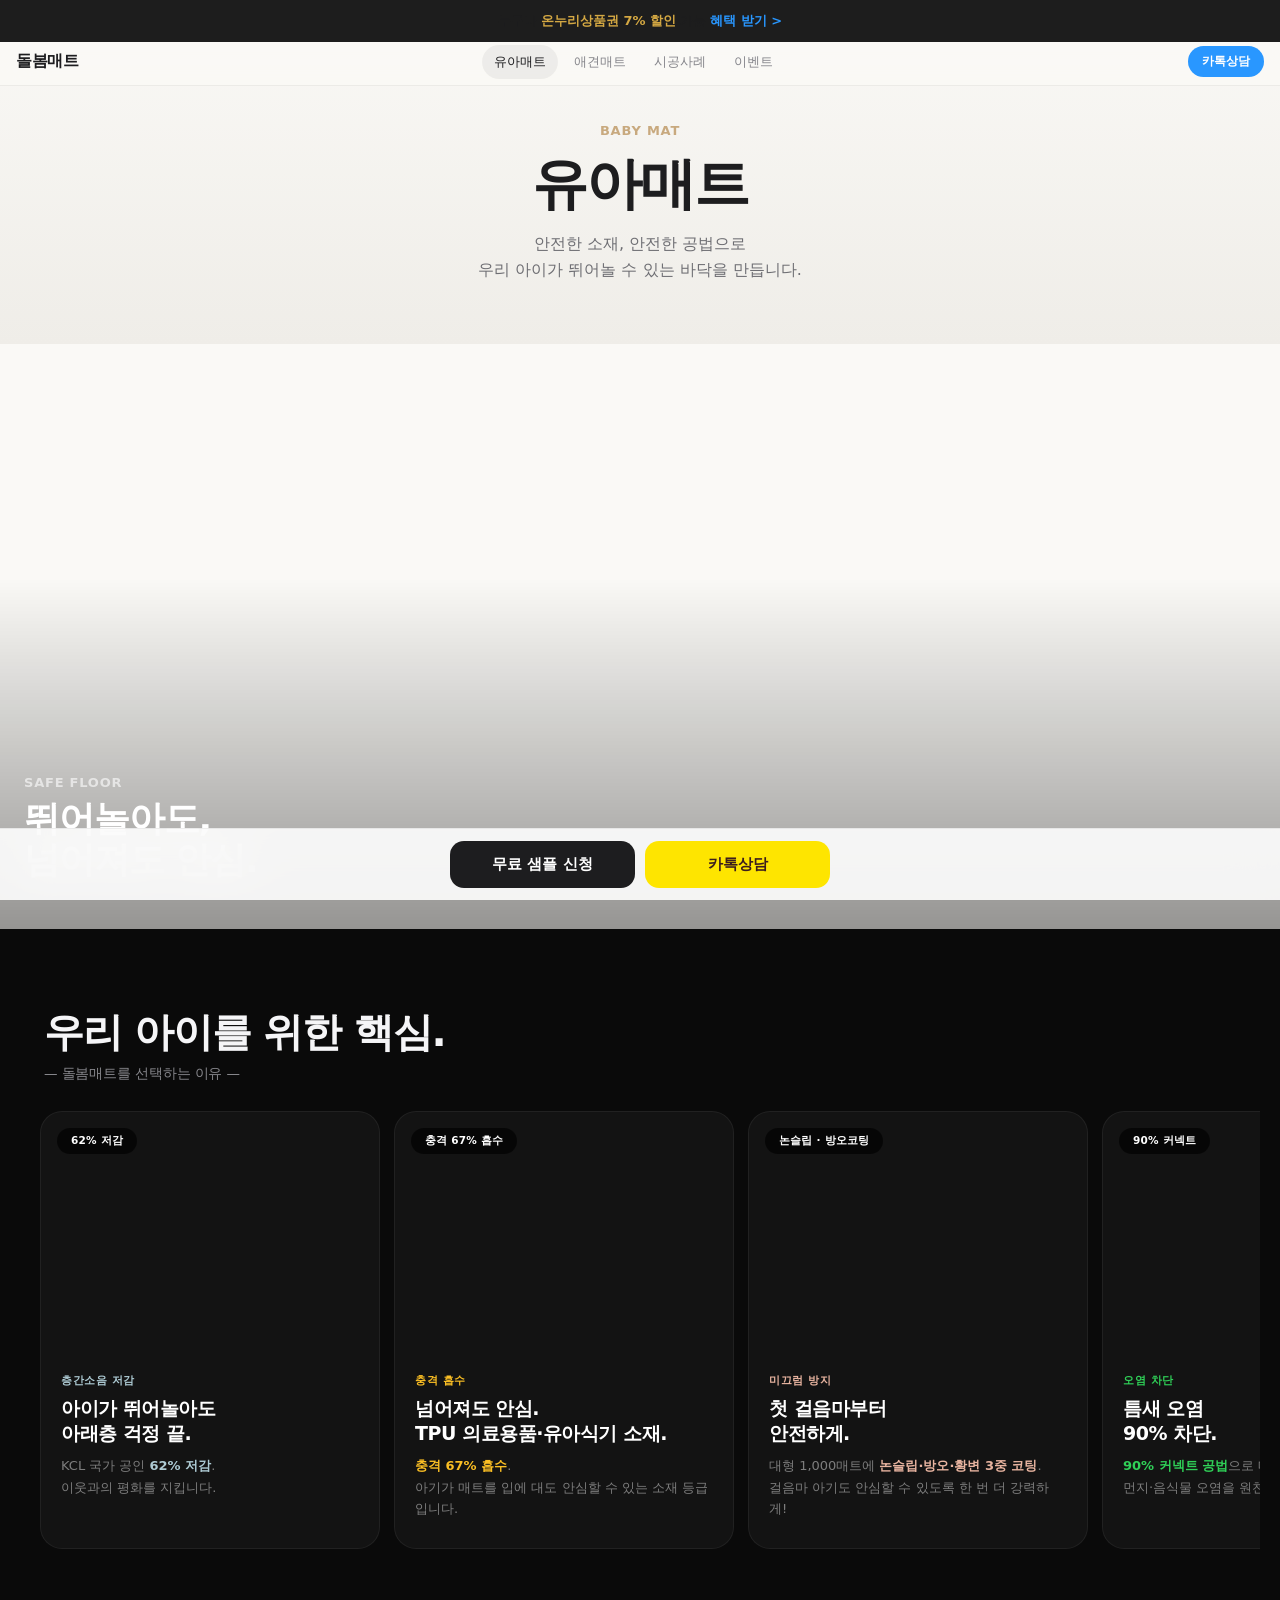
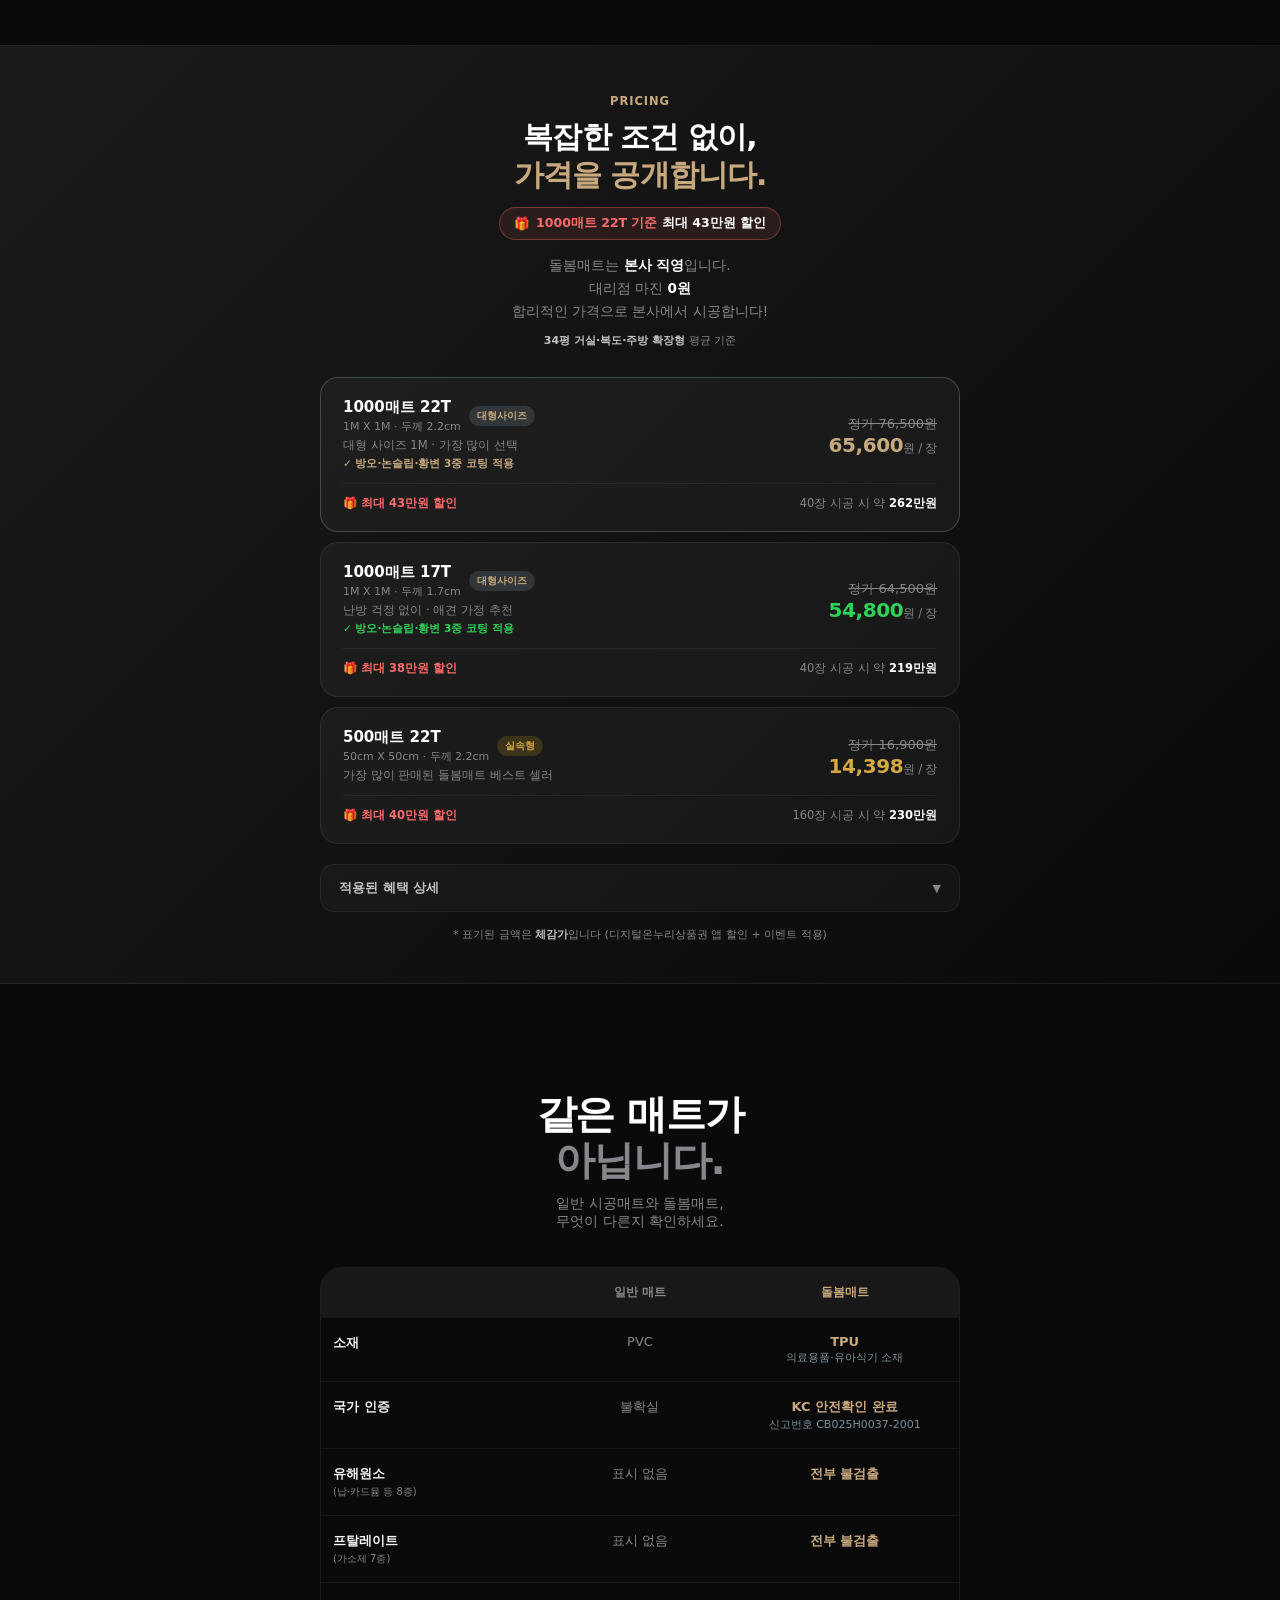
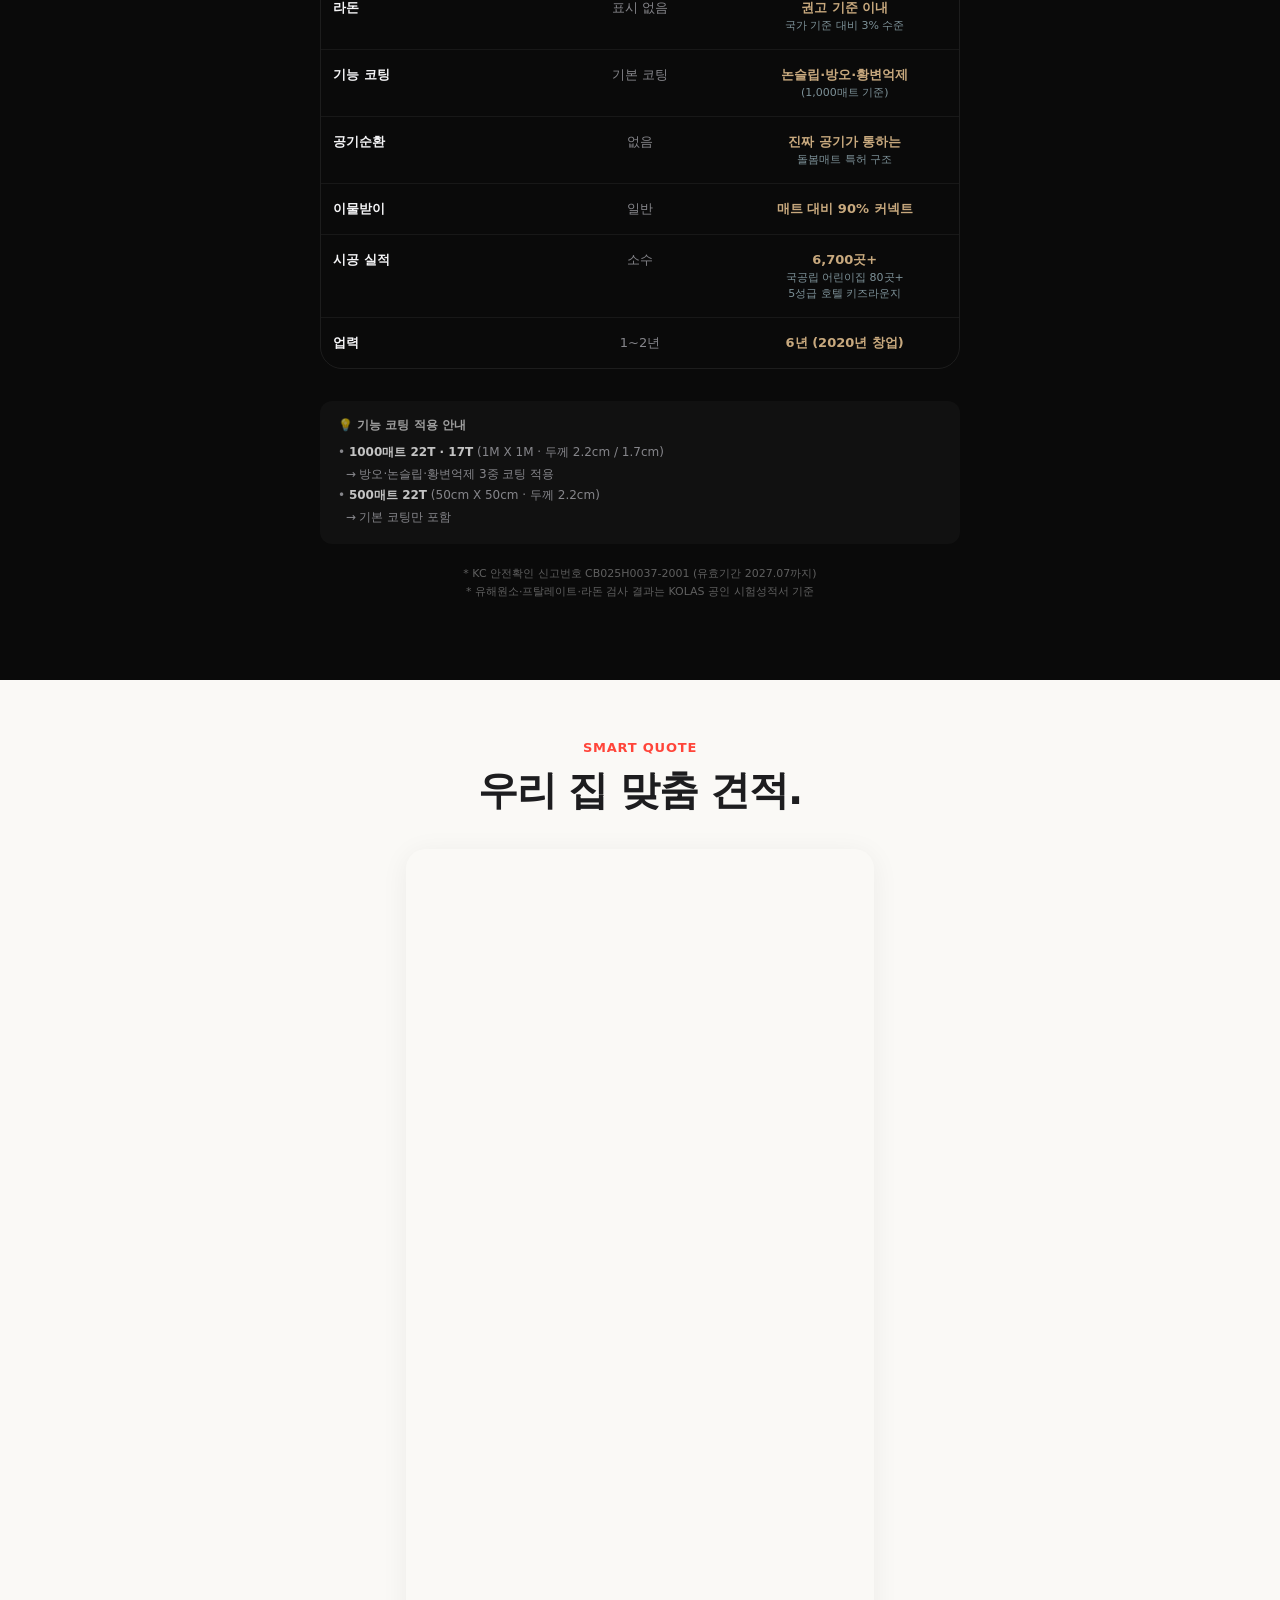
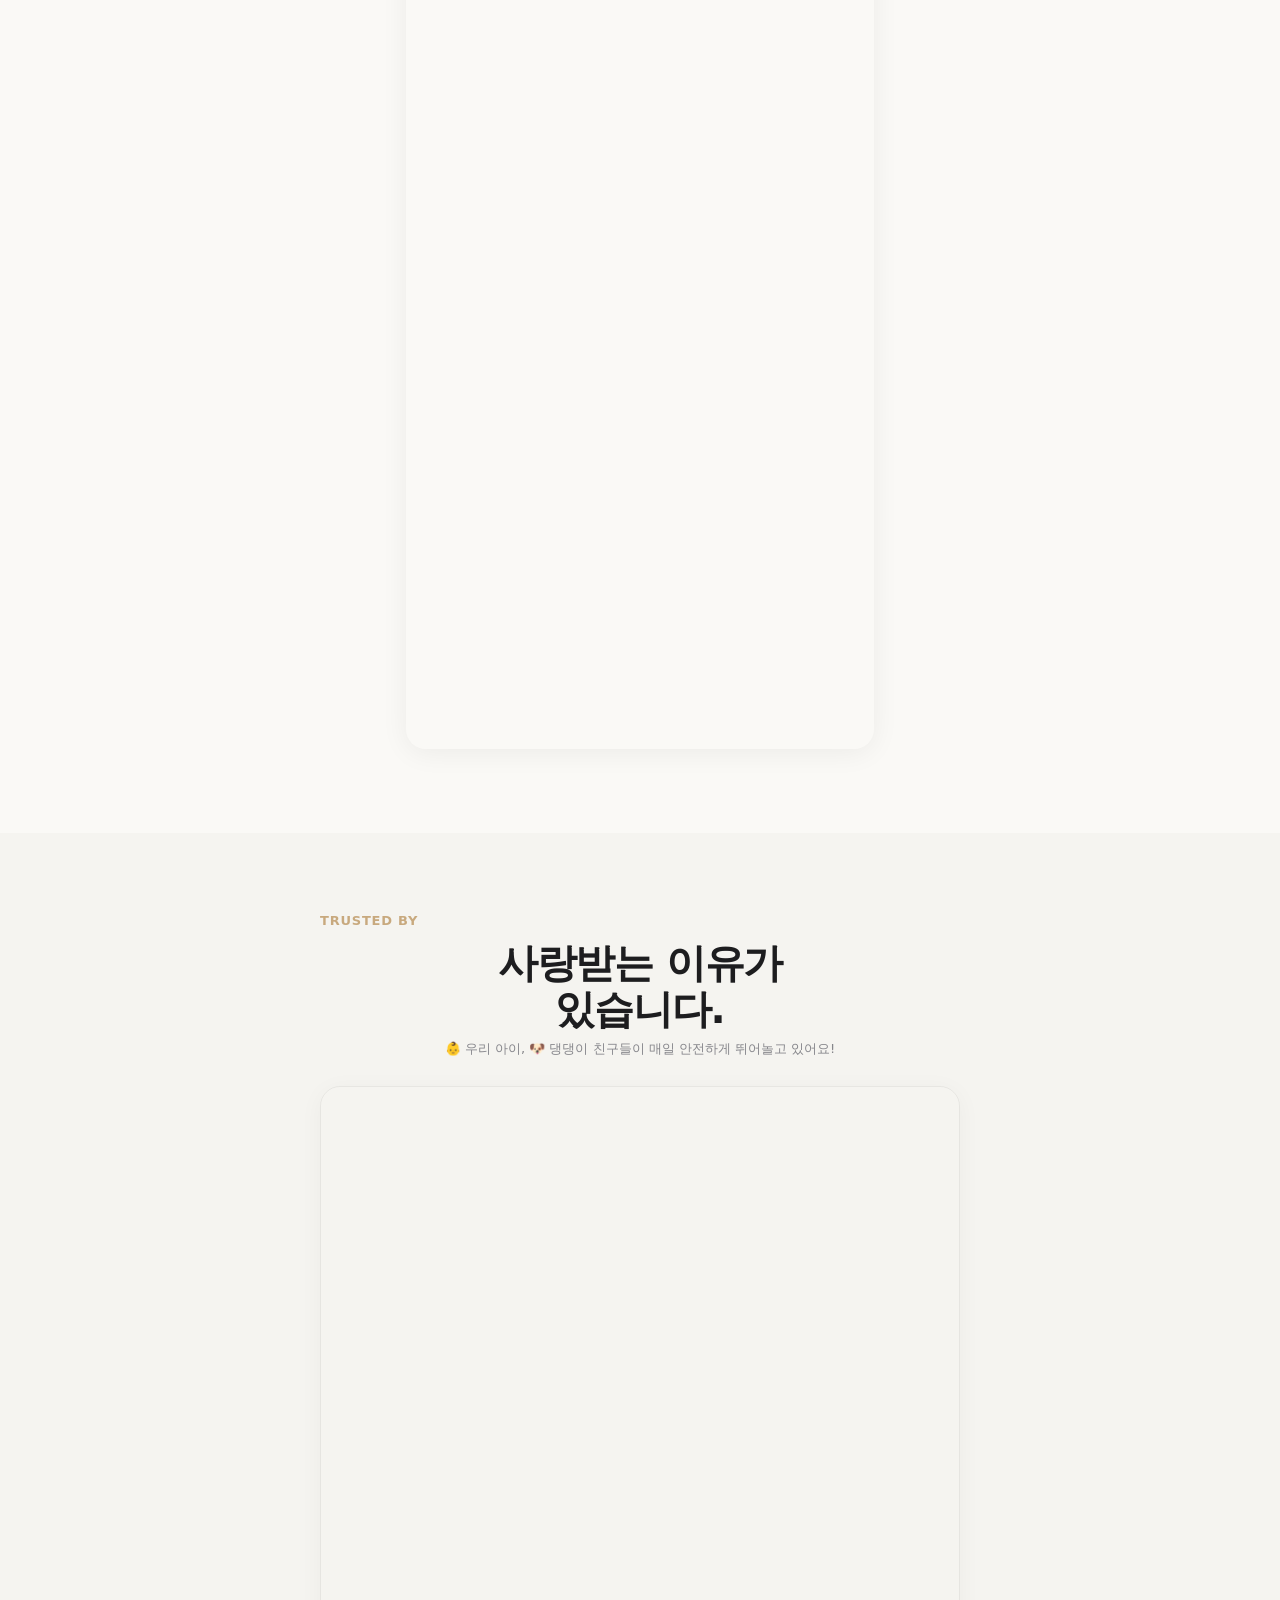
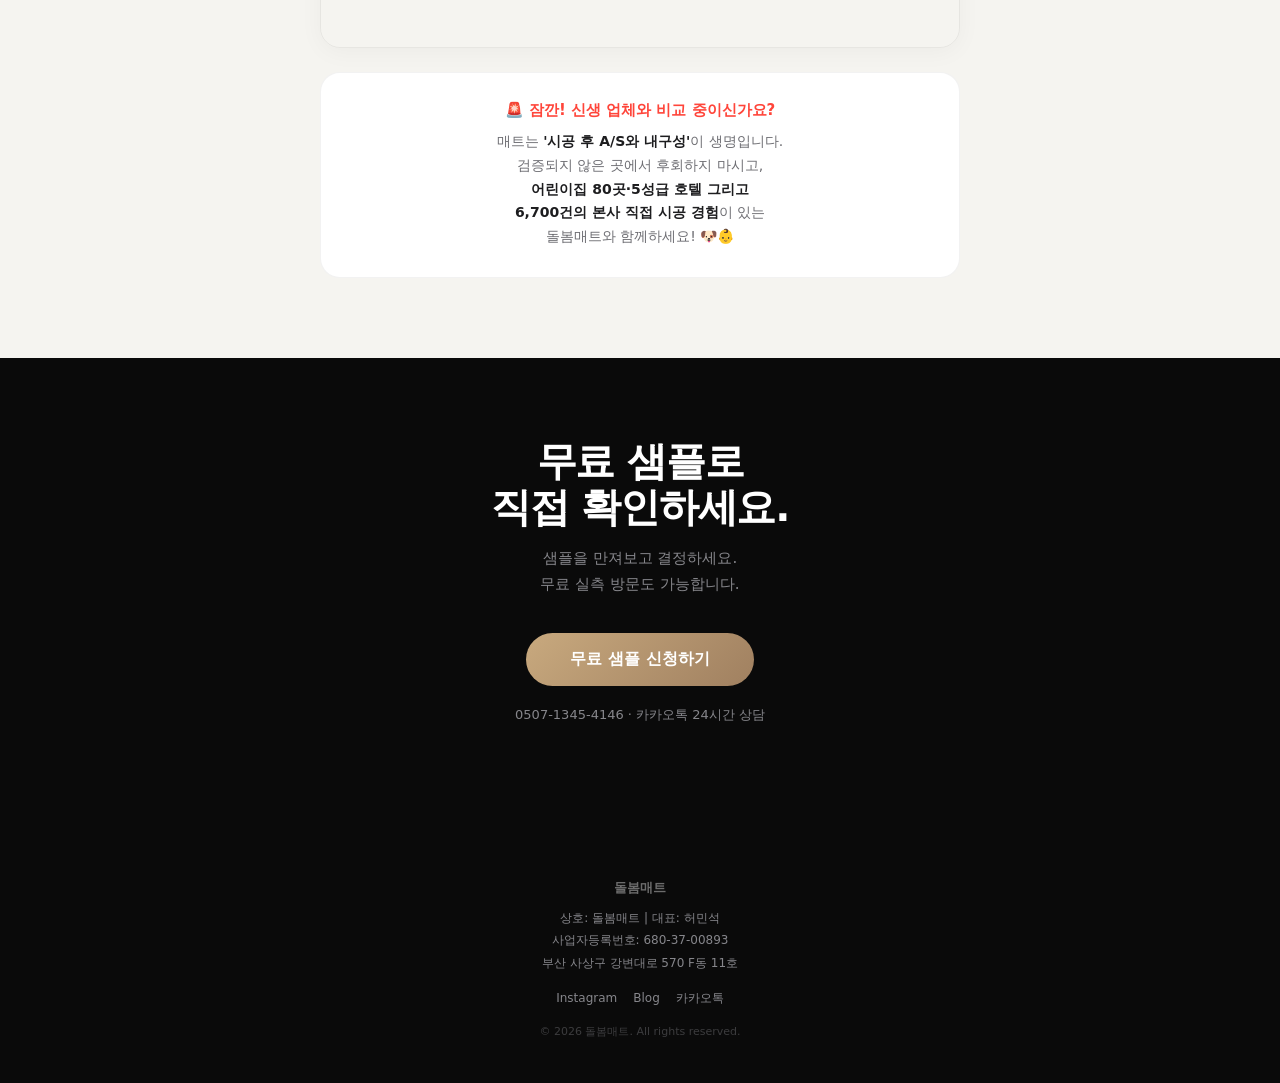
==== baby-mat.html @ d985f1c1 "로고 교체(DOLBOM 워드마크) + OG 이미지 404 수정 + 캐시 버전" ====
<!DOCTYPE html>
<html lang="ko">
<head>
<!-- Google Tag Manager -->
<script>(function(w,d,s,l,i){w[l]=w[l]||[];w[l].push({'gtm.start':
new Date().getTime(),event:'gtm.js'});var f=d.getElementsByTagName(s)[0],
j=d.createElement(s),dl=l!='dataLayer'?'&l='+l:'';j.async=true;j.src=
'https://www.googletagmanager.com/gtm.js?id='+i+dl;f.parentNode.insertBefore(j,f);
})(window,document,'script','dataLayer','GTM-WBCCZ3CN');</script>
<!-- End Google Tag Manager -->

<meta charset="UTF-8">
<!-- Google tag (gtag.js) -->
<script async src="https://www.googletagmanager.com/gtag/js?id=G-WNRMST82MC"></script>
<script>
  window.dataLayer = window.dataLayer || [];
  function gtag(){dataLayer.push(arguments);}
  gtag('js', new Date());
  gtag('config', 'G-WNRMST82MC');
</script>
<meta name="viewport" content="width=device-width, initial-scale=1.0, viewport-fit=cover">
<title>유아매트 - 층간소음 62% 저감 TPU 프리미엄 매트 | 돌봄매트</title>
<meta name="description" content="아이 안전을 위한 프리미엄 유아매트. 층간소음 62% 저감, 충격흡수 67%, TPU 젖병 소재. KCL 국가 인증, 부산·경기 본사 직영 6,700가정 시공. 무료 샘플 제공.">
<meta name="keywords" content="유아매트, 아기매트, 놀이매트, 층간소음매트, 아이매트, 거실매트, 친환경매트, TPU매트, 충격흡수매트, 아기층간소음매트, 유아거실매트, 놀이방매트">
<meta name="author" content="돌봄매트">
<meta name="robots" content="index, follow, max-image-preview:large">
<link rel="canonical" href="https://www.dolbommat.com/baby-mat.html">

<!-- ═══ Open Graph ═══ -->
<meta property="og:type" content="product">
<meta property="og:locale" content="ko_KR">
<meta property="og:site_name" content="돌봄매트">
<meta property="og:title" content="유아매트 - 층간소음 62% 저감 TPU 프리미엄 매트 | 돌봄매트">
<meta property="og:description" content="층간소음 62% 저감, 충격흡수 67%, TPU 젖병 소재. 아이 안전을 위한 최고의 선택. 부산·경기 본사 직영 6,700가정이 선택한 돌봄매트.">
<meta property="og:image" content="https://www.dolbommat.com/og-image.jpg?v=2026b">
<meta property="og:image:width" content="1200">
<meta property="og:image:height" content="630">
<meta property="og:url" content="https://www.dolbommat.com/baby-mat.html">

<!-- ═══ Twitter Card ═══ -->
<meta name="twitter:card" content="summary_large_image">
<meta name="twitter:title" content="유아매트 - 층간소음 62% 저감 TPU 프리미엄 매트">
<meta name="twitter:description" content="층간소음 62% 저감, 충격흡수 67%, TPU 젖병 소재. 부산·경기 본사 직영 6,700가정 시공.">
<meta name="twitter:image" content="https://www.dolbommat.com/og-image.jpg?v=2026b">

<meta name="theme-color" content="#faf9f6">
<meta name="format-detection" content="telephone=no">

<link href="https://cdn.jsdelivr.net/gh/orioncactus/pretendard@v1.3.9/dist/web/variable/pretendardvariable-dynamic-subset.min.css" rel="stylesheet">
<link rel="icon" href="favicon.ico?v=2026b" sizes="any">
<link rel="icon" type="image/svg+xml" href="favicon.svg?v=2026b">
<link rel="icon" type="image/png" sizes="96x96" href="favicon-96x96.png?v=2026b">
<link rel="apple-touch-icon" href="apple-touch-icon.png?v=2026b">
<link rel="manifest" href="site.webmanifest">
<link rel="stylesheet" href="style.css">

<!-- 캐러셀 전용 CSS (index.html에서 가져옴 - 가로 스와이프) -->
<style>
.carousel-wrap{overflow-x:auto;max-width:100vw;scroll-snap-type:x mandatory;display:flex;gap:14px;padding:0 20px 16px;-webkit-overflow-scrolling:touch;touch-action:pan-x pan-y;overscroll-behavior-x:contain;overscroll-behavior-y:auto;-webkit-transform:translateZ(0);transform:translateZ(0);scrollbar-width:none}
.carousel-wrap::-webkit-scrollbar{display:none}
.carousel-card{flex:0 0 82%;max-width:340px;scroll-snap-align:center;border-radius:22px;overflow:hidden;background:rgba(255,255,255,0.04);border:1px solid rgba(255,255,255,0.06);-webkit-transform:translateZ(0);transform:translateZ(0);transition:transform 0.3s cubic-bezier(0.22,1,0.36,1);position:relative}
.carousel-card:active{transform:scale(0.98)}
.carousel-card img{width:100%;height:240px;object-fit:cover;-webkit-transform:translateZ(0);transform:translateZ(0);pointer-events:none;-webkit-user-drag:none;user-select:none}
.carousel-card .badge{position:absolute;top:16px;left:16px;background:rgba(0,0,0,0.65);backdrop-filter:blur(8px);-webkit-backdrop-filter:blur(8px);border-radius:50px;padding:6px 14px;font-size:10.5px;font-weight:700;color:#fff;letter-spacing:0.02em}
.carousel-card .card-body{padding:22px 20px 28px}
.carousel-card .tag{font-size:10.5px;font-weight:680;letter-spacing:0.06em;text-transform:uppercase;margin-bottom:8px}
.carousel-card .card-title{font-size:19px;font-weight:750;letter-spacing:-0.025em;line-height:1.3;margin-bottom:10px;color:#fff;white-space:pre-line}
.carousel-card .card-desc{font-size:13px;color:rgba(255,255,255,0.45);line-height:1.65}
.dots{display:flex;justify-content:center;gap:6px;margin-top:8px}
.dot{width:6px;height:6px;border-radius:3px;background:rgba(255,255,255,0.15);transition:all 0.4s cubic-bezier(0.22,1,0.36,1)}
.dot.active{width:24px;background:rgba(255,255,255,0.9)}
@keyframes hoPulseHint{0%,100%{opacity:1;transform:scale(1)}50%{opacity:0.85;transform:scale(1.015)}}@keyframes hoImgHighlight{0%,100%{box-shadow:0 0 0 0 rgba(255,143,0,0)}50%{box-shadow:0 0 0 6px rgba(255,143,0,0.6)}}#quoteImgPreviewHost.ho-highlight{animation:hoImgHighlight 0.8s ease-in-out 3}</style>

<!-- ═══ 구조화 데이터 (JSON-LD) ═══ -->

<!-- 추적 스크립트 (모든 페이지 공통) -->
<script src="tracking.js" defer></script>

  <!-- ═══ 구조화 데이터 (JSON-LD) ═══ -->

  <!-- 1. Product (유아매트) -->
  <script type="application/ld+json">
{
  "@context": "https://schema.org",
  "@type": "Product",
  "@id": "https://www.dolbommat.com/baby-mat.html#product",
  "name": "돌봄매트 유아매트 (TPU 프리미엄)",
  "description": "층간소음 62% 저감, 충격흡수 67%, TPU 젖병 소재로 만든 프리미엄 유아매트. 내구연한 5년 이상, KCL 국가 인증.",
  "image": "https://www.dolbommat.com/og-image.jpg",
  "brand": {
    "@type": "Brand",
    "name": "돌봄매트"
  },
  "category": [
    "유아매트",
    "아기매트",
    "놀이매트",
    "층간소음매트",
    "미끄럼방지매트",
    "어린이집매트"
  ],
  "manufacturer": {
    "@type": "Organization",
    "@id": "https://www.dolbommat.com/#organization",
    "name": "돌봄매트",
    "alternateName": [
      "DOLBOMMAT",
      "돌봄"
    ],
    "url": "https://www.dolbommat.com/",
    "logo": "https://www.dolbommat.com/logo.png",
    "telephone": "+82-507-1345-4146",
    "email": "dolbommat@naver.com",
    "foundingDate": "2020-11-23",
    "founder": {
      "@type": "Person",
      "name": "허민석"
    },
    "sameAs": [
      "https://www.instagram.com/dolbommat",
      "https://blog.naver.com/dolbommatt1004",
      "https://pf.kakao.com/_UMyBK"
    ]
  },
  "offers": {
    "@type": "AggregateOffer",
    "priceCurrency": "KRW",
    "lowPrice": "64500",
    "highPrice": "76500",
    "availability": "https://schema.org/InStock",
    "areaServed": [
      {
        "@type": "City",
        "name": "부산광역시"
      },
      {
        "@type": "City",
        "name": "울산광역시"
      },
      {
        "@type": "City",
        "name": "대구광역시"
      },
      {
        "@type": "AdministrativeArea",
        "name": "경상남도"
      },
      {
        "@type": "City",
        "name": "포항시"
      },
      {
        "@type": "City",
        "name": "경주시"
      },
      {
        "@type": "City",
        "name": "김천시"
      },
      {
        "@type": "City",
        "name": "구미시"
      },
      {
        "@type": "City",
        "name": "경산시"
      },
      {
        "@type": "City",
        "name": "영천시"
      },
      {
        "@type": "City",
        "name": "청도군"
      },
      {
        "@type": "City",
        "name": "고령군"
      },
      {
        "@type": "City",
        "name": "성주군"
      },
      {
        "@type": "City",
        "name": "칠곡군"
      },
      {
        "@type": "AdministrativeArea",
        "name": "경기도"
      },
      {
        "@type": "City",
        "name": "인천광역시"
      },
      {
        "@type": "City",
        "name": "서울특별시"
      },
      {
        "@type": "City",
        "name": "세종특별자치시"
      },
      {
        "@type": "City",
        "name": "대전광역시"
      },
      {
        "@type": "AdministrativeArea",
        "name": "충청남도"
      },
      {
        "@type": "AdministrativeArea",
        "name": "충청북도"
      },
      {
        "@type": "City",
        "name": "원주시"
      }
    ],
    "seller": {
      "@id": "https://www.dolbommat.com/#organization"
    }
  },
  "aggregateRating": {
    "@type": "AggregateRating",
    "ratingValue": "4.9",
    "reviewCount": "6700",
    "bestRating": "5",
    "worstRating": "1"
  }
}
  </script>

  <!-- 2. BreadcrumbList -->
  <script type="application/ld+json">
{
  "@context": "https://schema.org",
  "@type": "BreadcrumbList",
  "itemListElement": [
    {
      "@type": "ListItem",
      "position": 1,
      "name": "홈",
      "item": "https://www.dolbommat.com/"
    },
    {
      "@type": "ListItem",
      "position": 2,
      "name": "유아매트",
      "item": "https://www.dolbommat.com/baby-mat.html"
    }
  ]
}
  </script>

<!-- ═══ 네이버 광고 전환 추적 (NAVER WCS) - 2026-05-04 추가 ═══ -->
<script type="text/javascript" src="//wcs.naver.net/wcslog.js"></script>
<script type="text/javascript">
if (!wcs_add) var wcs_add={};
wcs_add["wa"] = "s_520031fef386";
if (!_nasa) var _nasa={};
if(window.wcs){
  wcs.inflow();
  wcs_do();
}
</script>
<!-- ═══ 네이버 애널리틱스 (사이트 분석) - 2026-05-12 추가 ═══ -->
<script type="text/javascript">
wcs_add["wa"] = "c938c8295771a0";
if(window.wcs){
  wcs_do();
}
</script>


</head>
<body>
<!-- Google Tag Manager (noscript) -->
<noscript><iframe src="https://www.googletagmanager.com/ns.html?id=GTM-WBCCZ3CN"
height="0" width="0" style="display:none;visibility:hidden"></iframe></noscript>
<!-- End Google Tag Manager (noscript) -->


<!-- GNB -->
<a href="event.html" class="gnb" style="display:block;text-decoration:none;color:inherit">
  <span style="opacity:0.7">누구나 </span><span class="gold">온누리상품권 7% 할인</span><span style="opacity:0.7"> 가능 </span><span class="link">혜택 받기 &gt;</span>
</a>

<!-- NAV -->
<nav class="site-nav">
  <a href="index.html" class="brand">돌봄매트</a>
  <div class="nav-links">
    <a href="baby-mat.html" class="active">유아매트</a>
    <a href="dog-mat.html">애견매트</a>
    <a href="cases.html">시공사례</a>
    <a href="event.html">이벤트</a>
  </div>
  <a href="http://pf.kakao.com/_UMyBK/chat" target="_blank" onclick="try{if(window.wcs&&window.wcs.trans){var _c={};_c.type='lead';wcs.trans(_c);}}catch(e){}"><button class="nav-cta">카톡상담</button></a>
</nav>

<!-- HERO -->
<div class="page-hero">
  <p class="label fade-up" style="color:var(--accent)">Baby Mat</p>
  <h1 class="fade-up">유아매트</h1>
  <p class="fade-up">안전한 소재, 안전한 공법으로<br>우리 아이가 뛰어놀 수 있는 바닥을 만듭니다.</p>
</div>

<!-- 라이프스타일 이미지 -->
<div class="fullbleed" style="height:65vh">
  <img loading="lazy" src="img/kids-playing.jpg" alt="돌봄매트 위에서 노는 아이들" style="height:65vh">
  <div class="overlay" style="background:linear-gradient(180deg,rgba(0,0,0,0) 40%,rgba(0,0,0,0.4) 100%)"></div>
  <div class="content fade-up">
    <p style="font-size:13px;font-weight:650;color:rgba(255,255,255,0.6);letter-spacing:0.06em;text-transform:uppercase;margin-bottom:8px">Safe Floor</p>
    <h3 style="font-size:clamp(26px,6.5vw,36px);font-weight:800;color:#fff;letter-spacing:-0.03em;line-height:1.15">뛰어놀아도,<br>넘어져도 안심.</h3>
  </div>
</div>

<section id="keyFeaturesSection" class="section section-dark" style="padding-bottom:72px">
  <div style="padding:0 24px" class="fade-up">
    <h2 class="section-title" style="margin-bottom:10px">
      우리 아이를 위한 핵심.
      
    </h2>
    <p style="font-size:13.5px;color:var(--muted);letter-spacing:-0.01em;margin-bottom:28px;font-weight:500">
      — 돌봄매트를 선택하는 이유 —
      
    </p>
  </div>

  <div class="carousel-wrap" id="carousel1">
    <!-- Card 1 · 층간소음 (1순위 구매동기 · Hero와 메시지 일관성) -->
    <div class="carousel-card" data-card="noise"><div style="position:relative"><img loading="lazy" src="img/kids-laughing.jpg" alt="웃는 아이들" id="carImg1" width="340" height="240"><div class="badge">62% 저감</div></div><div class="card-body"><p class="tag" style="color:#AECBD4">층간소음 저감</p><p class="card-title">아이가 뛰어놀아도
아래층 걱정 끝.</p><p class="card-desc">KCL 국가 공인 <strong style="color:#AECBD4">62% 저감</strong>.<br>이웃과의 평화를 지킵니다.</p></div></div>
    <!-- Card 2 · 충격 흡수 (2순위 구매동기 · 안전 공포 해소) -->
    <div class="carousel-card" data-card="shock"><div style="position:relative"><img loading="lazy" src="img/boy-toy.jpg" alt="장난감 노는 아이" id="carImg4" width="340" height="240"><div class="badge">충격 67% 흡수</div></div><div class="card-body"><p class="tag" style="color:#fbbf24">충격 흡수</p><p class="card-title">넘어져도 안심.
TPU 의료용품·유아식기 소재.</p><p class="card-desc"><strong style="color:#fbbf24">충격 67% 흡수</strong>.<br>아기가 매트를 입에 대도 안심할 수 있는 소재 등급입니다.</p></div></div>
    <!-- Card 3 · 미끄럼 방지 (걸음마 시기 특화) -->
    <div class="carousel-card" data-card="slip"><div style="position:relative"><img loading="lazy" src="img/baby-walk.jpg" alt="걸음마 아기" id="carImg2" width="340" height="240"><div class="badge">논슬립 · 방오코팅</div></div><div class="card-body"><p class="tag" style="color:#E8B4A0">미끄럼 방지</p><p class="card-title">첫 걸음마부터
안전하게.</p><p class="card-desc">대형 1,000매트에 <strong style="color:#E8B4A0">논슬립·방오·황변 3중 코팅</strong>.<br>걸음마 아기도 안심할 수 있도록 한 번 더 강력하게!</p></div></div>
    <!-- Card 4 · 오염 차단 (이물받이 90% · 결과 중심 카피로 개선) -->
    <div class="carousel-card" data-card="clean"><div style="position:relative"><img loading="lazy" src="img/mat-structure.jpg" alt="이물받이 구조" width="340" height="240"><div class="badge">90% 커넥트</div></div><div class="card-body"><p class="tag" style="color:#30d158">오염 차단</p><p class="card-title">틈새 오염
90% 차단.</p><p class="card-desc"><strong style="color:#30d158">90% 커넥트 공법</strong>으로 매트 사이 틈을 메워<br>먼지·음식물 오염을 원천 차단합니다.</p></div></div>
    <!-- Card 5 · 공기순환 (특허 · 신뢰 보강 · 동영상으로 흐름 시각화) -->
    <div class="carousel-card" data-card="air"><div style="position:relative"><video src="img/air-circulation.mp4" poster="img/air-circulation-poster.jpg" loop muted playsinline preload="none" aria-label="매트 공기순환 구조 영상" id="airCircVideo" style="width:100%;height:240px;object-fit:cover;display:block"></video><div class="badge">특허 등록</div></div><div class="card-body"><p class="tag" style="color:#60a5fa">공기순환 케어</p><p class="card-title">습기·곰팡이
걱정 끝.</p><p class="card-desc"><strong style="color:#60a5fa">특허받은 에어홀 구조</strong>로<br>매트 속 습기와 곰팡이를 막아줍니다.</p></div></div>
    <!-- ═══ 애견 전용 카드 4개 (Pet 모드에서만 표시) ═══ -->
  </div>
  <div class="dots" id="dots1"></div>
</section>

<section id="pricingSection" style="background:linear-gradient(135deg,#1a1a1a 0%,#0a0a0a 100%);padding:48px 20px 40px;border-top:1px solid rgba(255,255,255,0.06);border-bottom:1px solid rgba(255,255,255,0.06)">
  <div style="max-width:640px;margin:0 auto" class="fade-up">

    <!-- 섹션 헤더 -->
    <div style="text-align:center;margin-bottom:28px">
      <p style="font-size:11.5px;font-weight:680;letter-spacing:0.08em;text-transform:uppercase;color:var(--accent);margin-bottom:10px">Pricing</p>
      <h3 style="font-size:clamp(22px,5.8vw,30px);font-weight:800;letter-spacing:-0.03em;line-height:1.25;color:#fff;margin-bottom:14px">
        복잡한 조건 없이,<br>
        <span style="color:var(--accent)">가격을 공개합니다.</span>
      </h3>
      <div style="display:inline-flex;align-items:center;gap:6px;background:rgba(255,107,107,0.1);border:1px solid rgba(255,107,107,0.35);color:#FF6B6B;font-size:12.5px;font-weight:700;padding:7px 14px;border-radius:999px;margin-bottom:14px">
        <span>🎁</span>
        <span>1000매트 22T 기준 <span style="color:#fff">최대 43만원 할인</span></span>
      </div>
      <p style="font-size:13.5px;color:var(--muted);line-height:1.7">
        돌봄매트는 <strong style="color:#fff;font-weight:600">본사 직영</strong>입니다.<br>
        대리점 마진 <strong style="color:#fff;font-weight:600">0원</strong><br>
        합리적인 가격으로 본사에서 시공합니다!
      </p>
      <p style="font-size:11px;color:var(--muted);margin-top:10px;line-height:1.5">
        <strong style="color:rgba(255,255,255,0.75);font-weight:600">34평 거실·복도·주방 확장형</strong> 평균 기준
      </p>
    </div>

    <!-- 가격 카드 3개 -->
    <div style="display:grid;grid-template-columns:1fr;gap:10px">

      <!-- 1000매트 22T (대형사이즈) -->
      <div style="background:rgba(255,255,255,0.04);border:1px solid rgba(174,203,212,0.25);border-radius:18px;padding:20px 22px">
        <div style="display:flex;align-items:center;justify-content:space-between;flex-wrap:wrap;gap:12px">
          <div style="flex:1;min-width:140px">
            <div style="display:flex;align-items:center;gap:8px;margin-bottom:4px">
              <p style="font-size:15px;font-weight:700;color:#fff">1000매트 22T<span style="display:block;font-size:11px;font-weight:500;color:var(--muted);margin-top:2px;white-space:nowrap">1M X 1M · 두께 2.2cm</span></p>
              <span style="font-size:10px;font-weight:700;color:var(--accent);background:rgba(174,203,212,0.15);padding:3px 8px;border-radius:50px;white-space:nowrap">대형사이즈</span>
            </div>
            <p style="font-size:11.5px;color:var(--muted)">대형 사이즈 1M · 가장 많이 선택</p>
            <p style="font-size:10.5px;color:var(--accent);font-weight:600;margin-top:4px">✓ 방오·논슬립·황변 3중 코팅 적용</p>
          </div>
          <div style="text-align:right">
            <p style="font-size:13px;color:var(--muted);text-decoration:line-through;margin-bottom:2px">정가 76,500원</p>
            <p style="font-size:20px;font-weight:800;color:var(--accent);letter-spacing:-0.02em;line-height:1">65,600<span style="font-size:12px;color:var(--muted);font-weight:500">원 / 장</span></p>
          </div>
        </div>
        <div style="display:flex;justify-content:space-between;align-items:center;margin-top:12px;padding-top:12px;border-top:1px solid rgba(255,255,255,0.06);font-size:11.5px">
          <span style="color:#FF6B6B;font-weight:700">🎁 최대 43만원 할인</span>
          <span style="color:var(--muted)">40장 시공 시 약 <strong style="color:#fff;font-weight:700">262만원</strong></span>
        </div>
      </div>

      <!-- 1000매트 17T (대형사이즈) -->
      <div style="background:rgba(255,255,255,0.04);border:1px solid rgba(255,255,255,0.08);border-radius:18px;padding:20px 22px">
        <div style="display:flex;align-items:center;justify-content:space-between;flex-wrap:wrap;gap:12px">
          <div style="flex:1;min-width:140px">
            <div style="display:flex;align-items:center;gap:8px;margin-bottom:4px">
              <p style="font-size:15px;font-weight:700;color:#fff">1000매트 17T<span style="display:block;font-size:11px;font-weight:500;color:var(--muted);margin-top:2px;white-space:nowrap">1M X 1M · 두께 1.7cm</span></p>
              <span style="font-size:10px;font-weight:700;color:var(--accent);background:rgba(174,203,212,0.15);padding:3px 8px;border-radius:50px;white-space:nowrap">대형사이즈</span>
            </div>
            <p style="font-size:11.5px;color:var(--muted)">난방 걱정 없이 · 애견 가정 추천</p>
            <p style="font-size:10.5px;color:var(--green);font-weight:600;margin-top:4px">✓ 방오·논슬립·황변 3중 코팅 적용</p>
          </div>
          <div style="text-align:right">
            <p style="font-size:13px;color:var(--muted);text-decoration:line-through;margin-bottom:2px">정가 64,500원</p>
            <p style="font-size:20px;font-weight:800;color:var(--green);letter-spacing:-0.02em;line-height:1">54,800<span style="font-size:12px;color:var(--muted);font-weight:500">원 / 장</span></p>
          </div>
        </div>
        <div style="display:flex;justify-content:space-between;align-items:center;margin-top:12px;padding-top:12px;border-top:1px solid rgba(255,255,255,0.06);font-size:11.5px">
          <span style="color:#FF6B6B;font-weight:700">🎁 최대 38만원 할인</span>
          <span style="color:var(--muted)">40장 시공 시 약 <strong style="color:#fff;font-weight:700">219만원</strong></span>
        </div>
      </div>

      <!-- 500매트 22T (실속형) -->
      <div style="background:rgba(255,255,255,0.04);border:1px solid rgba(255,255,255,0.08);border-radius:18px;padding:20px 22px">
        <div style="display:flex;align-items:center;justify-content:space-between;flex-wrap:wrap;gap:12px">
          <div style="flex:1;min-width:140px">
            <div style="display:flex;align-items:center;gap:8px;margin-bottom:4px">
              <p style="font-size:15px;font-weight:700;color:#fff">500매트 22T<span style="display:block;font-size:11px;font-weight:500;color:var(--muted);margin-top:2px;white-space:nowrap">50cm X 50cm · 두께 2.2cm</span></p>
              <span style="font-size:10px;font-weight:700;color:var(--gold);background:rgba(251,191,36,0.15);padding:3px 8px;border-radius:50px;white-space:nowrap">실속형</span>
            </div>
            <p style="font-size:11.5px;color:var(--muted)">가장 많이 판매된 돌봄매트 베스트 셀러</p>
          </div>
          <div style="text-align:right">
            <p style="font-size:13px;color:var(--muted);text-decoration:line-through;margin-bottom:2px">정가 16,900원</p>
            <p style="font-size:20px;font-weight:800;color:var(--gold);letter-spacing:-0.02em;line-height:1">14,398<span style="font-size:12px;color:var(--muted);font-weight:500">원 / 장</span></p>
          </div>
        </div>
        <div style="display:flex;justify-content:space-between;align-items:center;margin-top:12px;padding-top:12px;border-top:1px solid rgba(255,255,255,0.06);font-size:11.5px">
          <span style="color:#FF6B6B;font-weight:700">🎁 최대 40만원 할인</span>
          <span style="color:var(--muted)">160장 시공 시 약 <strong style="color:#fff;font-weight:700">230만원</strong></span>
        </div>
      </div>

    </div>

    <!-- 할인 혜택 접기/펼치기 -->
    <details style="margin-top:20px;background:rgba(255,255,255,0.03);border:1px solid rgba(255,255,255,0.06);border-radius:14px;overflow:hidden">
      <summary style="padding:14px 18px;cursor:pointer;list-style:none;display:flex;align-items:center;justify-content:space-between;font-size:13px;color:rgba(255,255,255,0.75);font-weight:600;user-select:none;-webkit-user-select:none">
        <span>적용된 혜택 상세</span>
        <span class="details-arrow" style="transition:transform 0.25s;font-size:11px;color:var(--muted)">▼</span>
      </summary>
      <div style="padding:4px 18px 20px;border-top:1px solid rgba(255,255,255,0.06);margin-top:-1px">

        <!-- 할인 혜택 3가지 -->
        <div style="display:flex;flex-direction:column;gap:14px;padding-top:16px">

          <!-- 1. 계약 후기 작성 -->
          <div style="display:flex;gap:12px;align-items:flex-start">
            <div style="flex-shrink:0;width:22px;height:22px;border-radius:6px;background:rgba(48,209,88,0.15);color:var(--green);display:flex;align-items:center;justify-content:center;font-size:12px;font-weight:700;margin-top:1px">✓</div>
            <div style="flex:1">
              <p style="font-size:13px;font-weight:700;color:#fff;margin-bottom:2px">계약 후기 작성</p>
              <p style="font-size:13px;color:#FF6B6B;font-weight:700">-30,000원</p>
            </div>
          </div>

          <!-- 2. 5인 공동구매 -->
          <div style="display:flex;gap:12px;align-items:flex-start">
            <div style="flex-shrink:0;width:22px;height:22px;border-radius:6px;background:rgba(48,209,88,0.15);color:var(--green);display:flex;align-items:center;justify-content:center;font-size:12px;font-weight:700;margin-top:1px">✓</div>
            <div style="flex:1">
              <p style="font-size:13px;font-weight:700;color:#fff;margin-bottom:2px">5인 공동구매 할인</p>
              <p style="font-size:11.5px;color:var(--muted);line-height:1.5;margin-bottom:3px">5인 이상 공동구매 시</p>
              <p style="font-size:13px;color:#FF6B6B;font-weight:700">-3%</p>
            </div>
          </div>

          <!-- 3. 온누리상품권 -->
          <div style="display:flex;gap:12px;align-items:flex-start">
            <div style="flex-shrink:0;width:22px;height:22px;border-radius:6px;background:rgba(48,209,88,0.15);color:var(--green);display:flex;align-items:center;justify-content:center;font-size:12px;font-weight:700;margin-top:1px">✓</div>
            <div style="flex:1">
              <p style="font-size:13px;font-weight:700;color:#fff;margin-bottom:2px">온누리상품권 결제</p>
              <p style="font-size:11.5px;color:var(--muted);line-height:1.5;margin-bottom:3px">디지털온누리상품권 앱에서 할인</p>
              <p style="font-size:13px;color:#FF6B6B;font-weight:700">-7%</p>
            </div>
          </div>

          <!-- 4. 후기 이벤트 (상세 항목 포함) -->
          <div style="display:flex;gap:12px;align-items:flex-start">
            <div style="flex-shrink:0;width:22px;height:22px;border-radius:6px;background:rgba(48,209,88,0.15);color:var(--green);display:flex;align-items:center;justify-content:center;font-size:12px;font-weight:700;margin-top:1px">✓</div>
            <div style="flex:1">
              <p style="font-size:13px;font-weight:700;color:#fff;margin-bottom:2px">후기 이벤트 (원하는 만큼 작성)</p>
              <p style="font-size:11.5px;color:var(--muted);line-height:1.5;margin-bottom:3px">최대 100,000원 캐시백</p>
              <p style="font-size:13px;color:#FF6B6B;font-weight:700;margin-bottom:10px">-100,000원</p>

              <!-- 후기 항목 상세 -->
              <div style="background:rgba(255,255,255,0.03);border-radius:10px;padding:12px 14px">
                <div style="display:flex;flex-direction:column;gap:7px;font-size:11.5px">
                  <div style="display:flex;justify-content:space-between;align-items:center">
                    <span style="color:var(--muted)">단지 단톡방 업로드</span>
                    <span style="color:#FF6B6B;font-weight:700">+10,000원</span>
                  </div>
                  <div style="display:flex;justify-content:space-between;align-items:center">
                    <span style="color:var(--muted)">시공 당일 후기 ①</span>
                    <span style="color:#FF6B6B;font-weight:700">+20,000원</span>
                  </div>
                  <div style="display:flex;justify-content:space-between;align-items:center">
                    <span style="color:var(--muted)">시공 당일 후기 ②</span>
                    <span style="color:#FF6B6B;font-weight:700">+20,000원</span>
                  </div>
                  <div style="display:flex;justify-content:space-between;align-items:center">
                    <span style="color:var(--muted)">인스타그램 후기</span>
                    <span style="color:#FF6B6B;font-weight:700">+10,000원</span>
                  </div>
                  <div style="display:flex;justify-content:space-between;align-items:center">
                    <span style="color:var(--muted)">쓰레드 후기</span>
                    <span style="color:#FF6B6B;font-weight:700">+10,000원</span>
                  </div>
                  <div style="display:flex;justify-content:space-between;align-items:center">
                    <span style="color:var(--muted)">마미톡 후기</span>
                    <span style="color:#FF6B6B;font-weight:700">+10,000원</span>
                  </div>
                  <div style="display:flex;justify-content:space-between;align-items:center">
                    <span style="color:var(--muted)">한 달 후 후기</span>
                    <span style="color:#FF6B6B;font-weight:700">+20,000원</span>
                  </div>
                  <div style="display:flex;justify-content:space-between;align-items:center;padding-top:8px;margin-top:2px;border-top:1px solid rgba(255,255,255,0.08)">
                    <span style="color:#fff;font-weight:700">합계</span>
                    <span style="color:#FF6B6B;font-weight:800">100,000원</span>
                  </div>
                </div>
              </div>
            </div>
          </div>

          <!-- 안내 문구 -->
          <p style="font-size:10.5px;color:var(--muted);line-height:1.7;margin-top:6px;padding-top:12px;border-top:1px dashed rgba(255,255,255,0.08)">
            * 모든 혜택은 중복 적용 가능합니다<br>
            * 자세한 조건은 카톡 상담에서 안내해드려요
          </p>

        </div>
      </div>
    </details>

    <!-- 체감가 설명 (가장 아래로 이동) -->
    <p style="font-size:11px;color:var(--muted);text-align:center;margin-top:14px;line-height:1.6">
      * 표기된 금액은 <strong style="color:rgba(255,255,255,0.75);font-weight:600">체감가</strong>입니다 (디지털온누리상품권 앱 할인 + 이벤트 적용)
    </p>

  </div>
</section>

<section id="comparisonSection" class="section section-dark">
  <div class="section-center">
    <p class="section-label fade-up text-center" style="color:var(--accent)">Comparison</p>
    <h2 class="section-title text-center fade-up mb-12" style="color:#fff">같은 매트가<br><span style="color:var(--muted)">아닙니다.</span></h2>
    <p class="fade-up text-center mb-36" style="font-size:14px;color:var(--muted)">일반 시공매트와 돌봄매트,<br>무엇이 다른지 확인하세요.</p>

    <!-- Comparison Table -->
    <div class="fade-up" style="border-radius:22px;overflow:hidden;border:1px solid rgba(255,255,255,0.08)">
      <!-- Header -->
      <div style="display:grid;grid-template-columns:1fr 1fr 1fr;background:rgba(255,255,255,0.06);padding:16px 12px">
        <div></div>
        <div style="text-align:center"><p style="font-size:12px;color:var(--muted);font-weight:600">일반 매트</p></div>
        <div style="text-align:center"><p style="font-size:12px;color:var(--accent);font-weight:700">돌봄매트</p></div>
      </div>

      <!-- ═══ 소재 & 안전성 그룹 ═══ -->
      <div style="display:grid;grid-template-columns:1fr 1fr 1fr;padding:16px 12px;border-top:1px solid rgba(255,255,255,0.06)">
        <p style="font-size:13px;color:var(--light);font-weight:600">소재</p>
        <p style="font-size:13px;color:var(--muted);text-align:center">PVC</p>
        <p style="font-size:13px;color:var(--accent);text-align:center;font-weight:700">TPU<br><span style="font-size:11px;color:rgba(174,203,212,0.7);font-weight:400">의료용품·유아식기 소재</span></p>
      </div>
      <div style="display:grid;grid-template-columns:1fr 1fr 1fr;padding:16px 12px;border-top:1px solid rgba(255,255,255,0.06)">
        <p style="font-size:13px;color:var(--light);font-weight:600">국가 인증</p>
        <p style="font-size:13px;color:var(--muted);text-align:center">불확실</p>
        <p style="font-size:13px;color:var(--accent);text-align:center;font-weight:700">KC 안전확인 완료<br><span style="font-size:11px;color:rgba(174,203,212,0.7);font-weight:400">신고번호 CB025H0037-2001</span></p>
      </div>
      <div style="display:grid;grid-template-columns:1fr 1fr 1fr;padding:16px 12px;border-top:1px solid rgba(255,255,255,0.06)">
        <p style="font-size:13px;color:var(--light);font-weight:600">유해원소<br><span style="font-size:10px;color:var(--muted);font-weight:400">(납·카드뮴 등 8종)</span></p>
        <p style="font-size:13px;color:var(--muted);text-align:center">표시 없음</p>
        <p style="font-size:13px;color:var(--accent);text-align:center;font-weight:700">전부 불검출</p>
      </div>
      <div style="display:grid;grid-template-columns:1fr 1fr 1fr;padding:16px 12px;border-top:1px solid rgba(255,255,255,0.06)">
        <p style="font-size:13px;color:var(--light);font-weight:600">프탈레이트<br><span style="font-size:10px;color:var(--muted);font-weight:400">(가소제 7종)</span></p>
        <p style="font-size:13px;color:var(--muted);text-align:center">표시 없음</p>
        <p style="font-size:13px;color:var(--accent);text-align:center;font-weight:700">전부 불검출</p>
      </div>
      <div style="display:grid;grid-template-columns:1fr 1fr 1fr;padding:16px 12px;border-top:1px solid rgba(255,255,255,0.06)">
        <p style="font-size:13px;color:var(--light);font-weight:600">라돈</p>
        <p style="font-size:13px;color:var(--muted);text-align:center">표시 없음</p>
        <p style="font-size:13px;color:var(--accent);text-align:center;font-weight:700">권고 기준 이내<br><span style="font-size:11px;color:rgba(174,203,212,0.7);font-weight:400">국가 기준 대비 3% 수준</span></p>
      </div>

      <!-- ═══ 기능 그룹 ═══ -->
      <div style="display:grid;grid-template-columns:1fr 1fr 1fr;padding:16px 12px;border-top:1px solid rgba(255,255,255,0.06)">
        <p style="font-size:13px;color:var(--light);font-weight:600">기능 코팅</p>
        <p style="font-size:13px;color:var(--muted);text-align:center">기본 코팅</p>
        <p style="font-size:13px;color:var(--accent);text-align:center;font-weight:700">논슬립·방오·황변억제<br><span style="font-size:11px;color:rgba(174,203,212,0.7);font-weight:400">(1,000매트 기준)</span></p>
      </div>
      <div style="display:grid;grid-template-columns:1fr 1fr 1fr;padding:16px 12px;border-top:1px solid rgba(255,255,255,0.06)">
        <p style="font-size:13px;color:var(--light);font-weight:600">공기순환</p>
        <p style="font-size:13px;color:var(--muted);text-align:center">없음</p>
        <p style="font-size:13px;color:var(--accent);text-align:center;font-weight:700">진짜 공기가 통하는<br><span style="font-size:11px;color:rgba(174,203,212,0.7);font-weight:400">돌봄매트 특허 구조</span></p>
      </div>
      <div style="display:grid;grid-template-columns:1fr 1fr 1fr;padding:16px 12px;border-top:1px solid rgba(255,255,255,0.06)">
        <p style="font-size:13px;color:var(--light);font-weight:600">이물받이</p>
        <p style="font-size:13px;color:var(--muted);text-align:center">일반</p>
        <p style="font-size:13px;color:var(--accent);text-align:center;font-weight:700">매트 대비 90% 커넥트</p>
      </div>

      <!-- ═══ 실적 & 업력 그룹 ═══ -->
      <div style="display:grid;grid-template-columns:1fr 1fr 1fr;padding:16px 12px;border-top:1px solid rgba(255,255,255,0.06)">
        <p style="font-size:13px;color:var(--light);font-weight:600">시공 실적</p>
        <p style="font-size:13px;color:var(--muted);text-align:center">소수</p>
        <p style="font-size:13px;color:var(--accent);text-align:center;font-weight:700">6,700곳+<br><span style="font-size:11px;color:rgba(174,203,212,0.7);font-weight:400">국공립 어린이집 80곳+<br>5성급 호텔 키즈라운지</span></p>
      </div>
      <div style="display:grid;grid-template-columns:1fr 1fr 1fr;padding:16px 12px;border-top:1px solid rgba(255,255,255,0.06)">
        <p style="font-size:13px;color:var(--light);font-weight:600">업력</p>
        <p style="font-size:13px;color:var(--muted);text-align:center">1~2년</p>
        <p style="font-size:13px;color:var(--accent);text-align:center;font-weight:700">6년 (2020년 창업)</p>
      </div>
    </div>

    <div class="fade-up" style="margin-top:32px">

      <!-- 기능 코팅 제품별 안내 -->
      <div style="margin-top:18px;padding:16px 18px;background:rgba(255,255,255,0.03);border-radius:12px">
        <p style="font-size:12px;font-weight:650;color:rgba(255,255,255,0.6);margin-bottom:8px">💡 기능 코팅 적용 안내</p>
        <p style="font-size:12px;color:var(--muted);line-height:1.8">
          • <strong style="color:rgba(255,255,255,0.75);font-weight:600">1000매트 22T · 17T</strong> <span style="white-space:nowrap">(1M X 1M · 두께 2.2cm / 1.7cm)</span><br>&nbsp;&nbsp;→ 방오·논슬립·황변억제 3중 코팅 적용<br>
          • <strong style="color:rgba(255,255,255,0.75);font-weight:600">500매트 22T</strong> <span style="white-space:nowrap">(50cm X 50cm · 두께 2.2cm)</span><br>&nbsp;&nbsp;→ 기본 코팅만 포함
        </p>
      </div>
    </div>

    <!-- 인증 출처 표기 (법적 안전장치) -->
    <p class="fade-up text-center" style="font-size:11px;color:rgba(255,255,255,0.35);margin-top:20px;line-height:1.6">
      * KC 안전확인 신고번호 CB025H0037-2001 (유효기간 2027.07까지)<br>
      * 유해원소·프탈레이트·라돈 검사 결과는 KOLAS 공인 시험성적서 기준
    </p>
  </div>
</section>

<section class="section" id="calcSection" style="padding:60px 0 80px">
  <div style="max-width:540px;margin:0 auto;padding:0 16px">
    <p class="section-label fade-up text-center" style="color:var(--red)">Smart Quote</p>
    <h2 class="section-title text-center fade-up" style="margin-bottom:36px">우리 집 맞춤 견적.</h2>
  </div>
  <div class="fade-up" style="max-width:500px;margin:0 auto;padding:0 16px">
    <iframe src="https://my.dolbommat.com/quote.html?embed=1" allow="web-share; clipboard-write" style="width:100%;border:none;border-radius:20px;box-shadow:0 4px 28px rgba(0,0,0,0.06);overflow:hidden" id="quoteFrame" scrolling="no" loading="lazy"></iframe>
  </div>
</section>
<script>
(function(){
  var qf=document.getElementById('quoteFrame');
  if(!qf)return;
  qf.style.height='1500px';

  // iframe 견적서 토스트를 홈페이지에 표시할 영역 생성 (화면 중앙)
  var quoteToast=document.createElement('div');
  quoteToast.id='quoteToastHost';
  quoteToast.style.cssText='position:fixed;top:50%;left:50%;transform:translate(-50%,-50%) scale(0.9);background:rgba(30,30,30,0.95);color:#fff;padding:18px 30px;border-radius:14px;font-size:15px;font-weight:500;z-index:9999;transition:opacity 0.25s ease,transform 0.25s ease;white-space:nowrap;box-shadow:0 8px 32px rgba(0,0,0,0.25);pointer-events:none;max-width:90vw;overflow:hidden;text-overflow:ellipsis;opacity:0;-webkit-backdrop-filter:blur(8px);backdrop-filter:blur(8px)';
  document.body.appendChild(quoteToast);
  var quoteToastTimer=null;

  // iframe 견적서 이미지 저장 모달 (홈페이지 전체 중앙)
  var quoteModal=document.createElement('div');
  quoteModal.id='quoteImgModalHost';
  quoteModal.style.cssText='position:fixed;top:0;left:0;right:0;bottom:0;background:rgba(0,0,0,0.85);z-index:9998;display:none;align-items:flex-start;justify-content:center;padding:30px 16px;overflow-y:auto';
  quoteModal.innerHTML='<div style="background:#fff;border-radius:20px;max-width:520px;width:100%;max-height:calc(100vh - 60px);overflow-y:auto;display:flex;flex-direction:column;animation:modalFadeIn 0.3s ease"><div style="flex:1;overflow-y:auto;padding:24px 24px 12px;text-align:center"><div id="quoteImgLoadingHost" style="display:flex;flex-direction:column;align-items:center;justify-content:center;padding:60px 20px;min-height:320px"><div style="width:48px;height:48px;border:4px solid #E8F5E9;border-top:4px solid #2E7D32;border-radius:50%;animation:qmSpin 0.8s linear infinite"></div><div style="margin-top:16px;font-size:14px;color:#666;font-weight:500">📸 견적서 이미지 생성 중...</div><div style="margin-top:4px;font-size:11px;color:#999">잠시만 기다려주세요</div></div><img id="quoteImgPreviewHost" src="" alt="돌봄매트 견적서" onclick="hoCopyQuoteTextOnly()" style="display:none;width:auto;max-width:100%;max-height:60vh;border-radius:12px;border:1px solid #e8e8e3;margin:8px auto;object-fit:contain;cursor:pointer"></div><div style="position:sticky;bottom:0;background:#fff;padding:12px 20px 20px;border-top:1px solid #eee;border-radius:0 0 20px 20px"><div id="quoteLongPressHint" class="ho-long-press-hint" style="display:none;margin:8px 0 12px;padding:12px 14px;background:linear-gradient(135deg,#FFF9C4,#FFE082);border:1.5px solid #FFD54F;border-radius:12px;text-align:center;animation:hoPulseHint 1.8s infinite;cursor:pointer" onclick="hoHighlightImageAndCopy()"><div style="font-size:13px;font-weight:700;color:#5D4037;line-height:1.4"><span style="font-size:18px;margin-right:2px">👆</span> 위 견적서를 <strong style="color:#E65100">꾸욱 길게</strong> 눌러주세요</div><div style="font-size:11px;color:#7D5935;margin-top:3px">메뉴가 뜨면 <strong>사진에 저장</strong> 또는 <strong>이미지 저장</strong> 선택!</div></div><button id="quoteImgDownloadBtn" style="display:none;width:100%;padding:16px 14px;background:#2E7D32;color:#fff;border:none;border-radius:12px;font-size:15px;font-weight:700;font-family:inherit;cursor:pointer;margin-bottom:10px">견적서 다운로드</button><div style="font-size:12px;color:#4CAF50;font-weight:600;margin-bottom:10px;text-align:center">저장한 견적서를 카톡 상담 시 함께 보내주세요</div><a id="quoteImgKakaoBtn" style="display:flex;align-items:center;justify-content:center;padding:16px 14px;background:#FEE500;border-radius:12px;text-decoration:none;font-size:15px;font-weight:700;color:#3C1E1E;cursor:pointer;margin-bottom:8px">카톡 상담 시작하기</a><button id="quoteImgCloseBtn" style="width:100%;padding:11px;background:#f0f0f0;color:#666;border:none;border-radius:10px;font-size:13px;font-weight:500;font-family:inherit;cursor:pointer">닫기</button></div></div>';
  document.body.appendChild(quoteModal);
  var savedQuoteDataUrl=null;

  // 애니메이션 추가
  var styleEl=document.createElement('style');
  styleEl.textContent='@keyframes qmSpin{to{transform:rotate(360deg)}}@keyframes modalFadeIn{from{opacity:0;transform:scale(0.95)}to{opacity:1;transform:scale(1)}}';
  document.head.appendChild(styleEl);

  // 버튼 이벤트
  function closeQuoteModal(){
    quoteModal.style.display='none';
    document.body.style.overflow='';
    document.body.style.paddingRight='';
  }
  document.getElementById('quoteImgCloseBtn').onclick=closeQuoteModal;
  quoteModal.onclick=function(e){if(e.target===quoteModal)closeQuoteModal()};
  
  // 견적 텍스트 저장용 (iframe에서 전달받음)
  var savedQuoteText='';
  
  // 텍스트 복사 헬퍼 함수
  function copyQuoteTextToClipboard(){
    if(!savedQuoteText)return Promise.resolve();
    if(navigator.clipboard&&navigator.clipboard.writeText){
      return navigator.clipboard.writeText(savedQuoteText).catch(function(){
        var ta=document.createElement('textarea');
        ta.value=savedQuoteText;
        ta.style.cssText='position:fixed;left:-9999px;top:-9999px';
        document.body.appendChild(ta);ta.select();
        try{document.execCommand('copy')}catch(e){}
        document.body.removeChild(ta);
      });
    }
    var ta=document.createElement('textarea');
    ta.value=savedQuoteText;
    ta.style.cssText='position:fixed;left:-9999px;top:-9999px';
    document.body.appendChild(ta);ta.select();
    try{document.execCommand('copy')}catch(e){}
    document.body.removeChild(ta);
    return Promise.resolve();
  }
  
  // 홈페이지용 토스트 (간단 버전, 기존 quoteToast 재활용)
  function showHomeToast(msg){
    quoteToast.textContent=msg;
    quoteToast.style.opacity='1';
    quoteToast.style.transform='translate(-50%,-50%) scale(1)';
    if(quoteToastTimer)clearTimeout(quoteToastTimer);
    quoteToastTimer=setTimeout(function(){
      quoteToast.style.opacity='0';
      quoteToast.style.transform='translate(-50%,-50%) scale(0.9)';
    },2200);
  }
  
  // 견적서 저장 버튼 - 모바일은 갤러리, PC는 다운로드 + 텍스트 복사
  // quote.html 스타일 헬퍼: 이미지 강조 + 텍스트 복사
function hoHighlightImageAndCopy(){
  var img=document.getElementById('quoteImgPreviewHost');
  var hint=document.getElementById('quoteLongPressHint');
  
  // 1. 가이드 박스 즉각 피드백 (클릭 작동 확인 - 살짝 눌리는 효과)
  if(hint){
    hint.style.transition='transform 0.15s ease';
    hint.style.transform='scale(0.95)';
    setTimeout(function(){hint.style.transform='scale(1)';},150);
  }
  
  // 2. 이미지 강조 (outline - box-shadow보다 확실함)
  if(img){
    img.scrollIntoView({behavior:'smooth',block:'center'});
    img.style.transition='outline 0.15s ease';
    var step=0;
    var maxStep=6;  // 3회 펄스
    var iv=setInterval(function(){
      if(step%2===0){
        img.style.outline='6px solid rgba(255,143,0,0.85)';
        img.style.outlineOffset='3px';
      } else {
        img.style.outline='6px solid rgba(255,143,0,0)';
      }
      step++;
      if(step>=maxStep){
        clearInterval(iv);
        img.style.outline='';
        img.style.outlineOffset='';
      }
    },300);
  } else {
  }
  
  hoCopyQuoteTextOnly();
}
function hoCopyQuoteTextOnly(){
  if(typeof copyQuoteTextToClipboard==='function'){
    copyQuoteTextToClipboard();
    if(typeof showHomeToast==='function')showHomeToast('✅ 견적 텍스트 복사 완료! 견적서를 길게 눌러 저장하세요');
  }
}
// IIFE 클로저 탈출 - HTML onclick에서 호출 가능하도록 글로벌 노출
window.hoHighlightImageAndCopy=hoHighlightImageAndCopy;
window.hoCopyQuoteTextOnly=hoCopyQuoteTextOnly;
  document.getElementById('quoteImgDownloadBtn').onclick=function(){
    if(!savedQuoteDataUrl)return;
    var isMobile=/Android|iPhone|iPad/i.test(navigator.userAgent);
    
    // 먼저 텍스트 클립보드 복사
    copyQuoteTextToClipboard();
    
    if(isMobile){
      // 모바일: Web Share API로 갤러리/저장소로 바로 공유
      fetch(savedQuoteDataUrl).then(function(r){return r.blob()}).then(function(blob){
        var file=new File([blob],'돌봄매트_견적서.png',{type:'image/png'});
        if(navigator.canShare&&navigator.canShare({files:[file]})){
          navigator.share({files:[file],title:'돌봄매트 견적서'}).then(function(){
            showHomeToast('✅ 저장 완료! 텍스트도 복사됐어요');
          }).catch(function(){
            // 사용자가 취소했거나 실패 → fallback 다운로드
            fallbackDownload();
          });
        } else {
          fallbackDownload();
        }
      }).catch(function(){fallbackDownload()});
    } else {
      // PC: 기존처럼 PNG 다운로드
      fallbackDownload();
      showHomeToast('✅ 저장 완료! 텍스트도 복사됐어요');
    }
    
    function fallbackDownload(){
      var a=document.createElement('a');
      a.href=savedQuoteDataUrl;
      a.download='돌봄매트_견적서.png';
      a.style.cssText='position:fixed;left:-9999px;top:-9999px';
      document.body.appendChild(a);a.click();document.body.removeChild(a);
      showHomeToast('✅ 저장 완료! 텍스트도 복사됐어요');
    }
  };
  
  // 카톡 상담하기 버튼 - 텍스트 복사 후 카톡 이동
  document.getElementById('quoteImgKakaoBtn').onclick=function(){
    copyQuoteTextToClipboard().then(function(){
      showHomeToast('✅ 견적서 복사 완료! 카톡에 붙여넣기 해주세요');
      // ═══ 네이버 광고 전환 추적 (lead) - 카톡 상담 ═══
      try { if (window.wcs && window.wcs.trans) { var _conv = {}; _conv.type = 'lead'; wcs.trans(_conv); } } catch(e) { console.warn('네이버 전환 추적 실패:', e); }
      // ═══════════════════════════════════════════════
      setTimeout(function(){
        window.open('https://pf.kakao.com/_UMyBK/chat','_blank');
      },800);
    });
  };

  window.addEventListener('message',function(e){
    if(e.data&&e.data.type==='resize'&&e.data.height){
      // 양방향 리사이즈 + 최소 600px 보장 + 여유 20px
      var newHeight=Math.max(600, e.data.height+20);
      qf.style.height=newHeight+'px';
    } else if(e.data&&e.data.type==='scrollToQuote'){
      // iframe 내부 모달이 보이도록 견적서 섹션 상단으로 스크롤
      qf.scrollIntoView({behavior:'smooth',block:'start'});
    } else if(e.data&&e.data.type==='quoteToast'&&e.data.message){
      // iframe 견적서의 경고 메시지를 홈페이지 중앙에 토스트로 표시
      quoteToast.textContent=e.data.message;
      quoteToast.style.opacity='1';
      quoteToast.style.transform='translate(-50%,-50%) scale(1)';
      if(quoteToastTimer)clearTimeout(quoteToastTimer);
      quoteToastTimer=setTimeout(function(){
        quoteToast.style.opacity='0';
        quoteToast.style.transform='translate(-50%,-50%) scale(0.9)';
      },2200);
    } else if(e.data&&e.data.type==='quoteImageLoading'){
      // iframe 견적서 저장 시작 → 홈페이지 중앙에 모달 열고 스피너
      savedQuoteDataUrl=null;
      document.getElementById('quoteImgPreviewHost').style.display='none';
      document.getElementById('quoteImgPreviewHost').src='';
      document.getElementById('quoteImgLoadingHost').style.display='flex';
      // 스크롤바 너비 보정 (모달이 왼쪽으로 쏠리는 것 방지)
      var scrollbarWidth=window.innerWidth-document.documentElement.clientWidth;
      if(scrollbarWidth>0)document.body.style.paddingRight=scrollbarWidth+'px';
      quoteModal.style.display='flex';
      document.body.style.overflow='hidden';
    } else if(e.data&&e.data.type==='quoteImageReady'&&e.data.dataUrl){
      // iframe에서 이미지 생성 완료 → 홈페이지 모달에 표시
      savedQuoteDataUrl=e.data.dataUrl;
      savedQuoteText=e.data.quoteText||'';
      document.getElementById('quoteImgLoadingHost').style.display='none';
      document.getElementById('quoteImgPreviewHost').src=e.data.dataUrl;
      document.getElementById('quoteImgPreviewHost').style.display='block';
    // 모바일/PC 분기: 모바일=가이드 박스, PC=다운로드 버튼
    var __isMob=/Android|iPhone|iPad/i.test(navigator.userAgent);
    var __hint=document.getElementById('quoteLongPressHint');
    var __dlBtn=document.getElementById('quoteImgDownloadBtn');
    if(__hint)__hint.style.display=__isMob?'block':'none';
    if(__dlBtn)__dlBtn.style.display=__isMob?'none':'block';
    } else if(e.data&&e.data.type==='quoteImageError'){
      // iframe에서 이미지 생성 실패 → 모달 닫기
      closeQuoteModal();
    }
  });
})();
</script>

<!-- CTA -->
<section id="mapSection" class="section section-warm" style="padding:80px 20px">
  <div class="section-center">
    <p class="section-label" style="color:var(--accent)">Trusted By</p>
    <h2 class="section-title text-center" style="margin-bottom:8px">사랑받는 이유가<br>있습니다.</h2>
    <p class="text-center" style="font-size:13px;color:var(--muted);margin-bottom:28px">👶 우리 아이, 🐶 댕댕이 친구들이 매일 안전하게 뛰어놀고 있어요!</p>

    <!-- 시공 지도 -->
    <div style="border-radius:20px;overflow:hidden;border:1px solid rgba(0,0,0,0.06);box-shadow:0 4px 24px rgba(0,0,0,0.04);margin-bottom:24px">
      <iframe src="https://my.dolbommat.com/map.html?embed=1" style="width:100%;height:560px;border:none;display:block" allowfullscreen loading="lazy" scrolling="no" allow="geolocation"></iframe>
    </div>

    <!-- 경쟁 차별화 메시지 -->
    <div style="background:#fff;border-radius:20px;padding:28px 22px;border:1px solid rgba(0,0,0,0.05)">
      <p style="font-size:15px;font-weight:700;color:var(--red);margin-bottom:10px;text-align:center">🚨 잠깐! 신생 업체와 비교 중이신가요?</p>
      <p style="font-size:14px;color:var(--soft);line-height:1.7;text-align:center">매트는 <strong style="color:var(--text)">'시공 후 A/S와 내구성'</strong>이 생명입니다.<br>검증되지 않은 곳에서 후회하지 마시고,<br><strong style="color:var(--text)">어린이집 80곳·5성급 호텔 그리고<br>6,700건의 본사 직접 시공 경험</strong>이 있는<br>돌봄매트와 함께하세요! 🐶👶</p>
    </div>
  </div>
</section>

<section class="section section-dark" style="text-align:center;padding:80px 20px 120px">
  <div class="fade-up">
    <h2 style="font-size:clamp(26px,6.5vw,40px);font-weight:800;color:#fff;letter-spacing:-0.03em;line-height:1.15;margin-bottom:16px">무료 샘플로<br>직접 확인하세요.</h2>
    <p style="font-size:15px;color:var(--muted);line-height:1.7;margin-bottom:36px">샘플을 만져보고 결정하세요.<br>무료 실측 방문도 가능합니다.</p>
    <a href="https://my.dolbommat.com/sample.html"><button style="background:linear-gradient(135deg,var(--accent),#a08060);color:#fff;border:none;border-radius:980px;padding:16px 44px;font-size:16px;font-weight:700">무료 샘플 신청하기</button></a>
    <p style="margin-top:20px;font-size:13px;color:var(--muted)">0507-1345-4146 · 카카오톡 24시간 상담</p>
  </div>
</section>

<!-- FOOTER -->
<footer>
  <p style="font-weight:650;color:rgba(255,255,255,0.4);margin-bottom:6px;font-size:13px">돌봄매트</p>
  <p>상호: 돌봄매트 | 대표: 허민석<br>사업자등록번호: 680-37-00893<br>부산 사상구 강변대로 570 F동 11호</p>
  <div style="display:flex;justify-content:center;gap:16px;margin-top:12px">
    <a href="https://instagram.com/dolbommat" target="_blank">Instagram</a>
    <a href="https://blog.naver.com/dolbommatt1004" target="_blank">Blog</a>
    <a href="http://pf.kakao.com/_UMyBK/chat" target="_blank" onclick="try{if(window.wcs&&window.wcs.trans){var _c={};_c.type='lead';wcs.trans(_c);}}catch(e){}">카카오톡</a>
  </div>
  <p style="margin-top:12px;font-size:11px;opacity:0.4">© 2026 돌봄매트. All rights reserved.</p>
</footer>

<!-- FLOATING CTA -->
<div class="float-cta">
  <div class="inner">
    <a href="https://my.dolbommat.com/sample.html" style="flex:1"><button class="btn-dark" style="width:100%">무료 샘플 신청</button></a>
    <a href="http://pf.kakao.com/_UMyBK/chat" target="_blank" style="flex:1"><button class="btn-dark" style="width:100%;background:#FEE500;color:#3C1E1E">카톡상담</button></a>
  </div>
</div>

<script>
const observer = new IntersectionObserver((entries) => {
  entries.forEach(e => { if (e.isIntersecting) { e.target.classList.add('visible'); observer.unobserve(e.target); }});
}, { threshold: 0.15, rootMargin: '-40px' });
document.querySelectorAll('.fade-up,.scale-in').forEach(el => observer.observe(el));
</script>
</body>
</html>
---- style.css ----
/* ═══════════════════════════════════════════
   DOLBOM MAT — SHARED STYLES
═══════════════════════════════════════════ */
*,*::before,*::after{margin:0;padding:0;box-sizing:border-box}
html{scroll-behavior:smooth;-webkit-text-size-adjust:100%;overscroll-behavior:none}
body{font-family:'Pretendard Variable','Pretendard',-apple-system,BlinkMacSystemFont,system-ui,sans-serif;background:#faf9f6;color:#1d1d1f;overflow-x:hidden;-webkit-font-smoothing:antialiased;-moz-osx-font-smoothing:grayscale;overscroll-behavior:none;-webkit-overflow-scrolling:touch}
img{display:block;max-width:100%;height:auto;content-visibility:auto;-webkit-backface-visibility:hidden;backface-visibility:hidden}
button{font-family:inherit;cursor:pointer}
a{text-decoration:none;color:inherit}
::-webkit-scrollbar{display:none}

:root{
  --bg:#faf9f6;--warm:#f5f4f0;--dark:#0a0a0a;--dark2:#111;
  --text:#1d1d1f;--soft:#6e6e73;--muted:#86868b;--light:#f5f5f7;
  --accent:#c8a97e;--gold:#d4a843;--blue:#2997ff;--green:#30d158;--red:#ff453a;
}

/* ═══ ANIMATIONS ═══ */
.fade-up{opacity:0;transform:translate3d(0,44px,0);transition:opacity 0.8s cubic-bezier(0.22,1,0.36,1),transform 0.8s cubic-bezier(0.22,1,0.36,1);will-change:transform,opacity}
.fade-up.visible{opacity:1;transform:translate3d(0,0,0)}
.scale-in{opacity:0;transform:scale3d(0.93,0.93,1);transition:opacity 0.85s cubic-bezier(0.22,1,0.36,1),transform 0.85s cubic-bezier(0.22,1,0.36,1);will-change:transform,opacity}
.scale-in.visible{opacity:1;transform:scale3d(1,1,1)}
.delay-1{transition-delay:0.1s}.delay-2{transition-delay:0.2s}.delay-3{transition-delay:0.3s}.delay-4{transition-delay:0.4s}

/* ═══ NAVIGATION ═══ */
.gnb{position:fixed;top:0;left:0;right:0;z-index:110;background:rgba(10,10,10,0.92);backdrop-filter:blur(24px);-webkit-backdrop-filter:blur(24px);padding:12px 20px;text-align:center;font-size:13px;color:var(--light);contain:layout style}
.gnb .gold{color:var(--gold);font-weight:700}
.gnb .link{color:var(--blue);font-weight:600;cursor:pointer}

.site-nav{position:fixed;top:38px;left:0;right:0;z-index:105;background:rgba(250,249,246,0.92);backdrop-filter:blur(20px);-webkit-backdrop-filter:blur(20px);border-bottom:1px solid rgba(0,0,0,0.06);padding:0 16px;display:flex;align-items:center;justify-content:space-between;height:48px;will-change:transform}
.site-nav .brand{font-size:16px;font-weight:750;letter-spacing:-0.02em;white-space:nowrap}
.site-nav .nav-links{display:flex;gap:4px;overflow-x:auto;scrollbar-width:none;-webkit-overflow-scrolling:touch;padding:4px 0}
.site-nav .nav-links::-webkit-scrollbar{display:none}
.site-nav .nav-links a{font-size:13px;font-weight:500;color:var(--muted);padding:8px 12px;border-radius:980px;white-space:nowrap;transition:all 0.25s}
.site-nav .nav-links a:hover,.site-nav .nav-links a.active{color:var(--text);background:rgba(0,0,0,0.05)}
.nav-cta{background:var(--blue);border:none;border-radius:980px;padding:7px 14px;font-size:12px;font-weight:600;color:#fff;white-space:nowrap;flex-shrink:0}

/* ═══ PAGE HEADER ═══ */
.page-hero{padding:120px 24px 60px;text-align:center;background:linear-gradient(180deg,var(--bg) 0%,#efede8 100%)}
.page-hero .label{font-size:13px;font-weight:650;letter-spacing:0.06em;text-transform:uppercase;margin-bottom:12px}
.page-hero h1{font-size:clamp(34px,9vw,56px);font-weight:800;letter-spacing:-0.035em;line-height:1.1;margin-bottom:16px}
.page-hero p{font-size:16px;color:var(--soft);line-height:1.65;max-width:400px;margin:0 auto}

/* ═══ SECTIONS ═══ */
.section{padding:80px 20px}
.section-dark{background:var(--dark);color:var(--light)}
.section-warm{background:var(--warm)}
.section-center{max-width:640px;margin:0 auto}
.section-title{font-size:clamp(26px,6.5vw,40px);font-weight:800;letter-spacing:-0.03em;line-height:1.15}
.section-label{font-size:13px;font-weight:650;letter-spacing:0.06em;text-transform:uppercase;margin-bottom:12px}
.text-center{text-align:center}
.text-muted{color:var(--muted)}

/* ═══ CARDS ═══ */
.card{background:#fff;border-radius:22px;overflow:hidden;border:1px solid rgba(0,0,0,0.05);box-shadow:0 2px 16px rgba(0,0,0,0.03)}
.card img{width:100%;height:220px;object-fit:cover}
.card-body{padding:22px 20px 26px}
.card-tag{font-size:11px;font-weight:650;letter-spacing:0.04em;text-transform:uppercase;margin-bottom:6px;color:var(--accent)}
.card-title{font-size:18px;font-weight:750;letter-spacing:-0.02em;line-height:1.3;margin-bottom:8px}
.card-desc{font-size:13px;color:var(--soft);line-height:1.6}

/* ═══ GRID ═══ */
.grid-2{display:grid;grid-template-columns:1fr 1fr;gap:14px}
.grid-1{display:grid;grid-template-columns:1fr;gap:14px}
@media(min-width:640px){.grid-1{grid-template-columns:1fr 1fr}}

/* ═══ SPEC CARDS ═══ */
.spec-card{background:#fff;border-radius:18px;padding:22px 16px;border:1px solid rgba(0,0,0,0.05);position:relative;overflow:hidden}
.spec-card .bar{position:absolute;top:0;left:0;width:3px;height:100%}
.spec-card .label{font-size:10px;color:var(--muted);font-weight:650;letter-spacing:0.03em;margin-bottom:6px}
.spec-card .value{font-size:28px;font-weight:800;letter-spacing:-0.04em;line-height:1;margin-bottom:3px}
.spec-card .sub{font-size:11px;color:var(--soft)}

/* ═══ IMAGE GALLERY ═══ */
.gallery{display:grid;grid-template-columns:1fr 1fr;gap:8px;padding:0}
.gallery img{width:100%;height:200px;object-fit:cover;border-radius:16px}
.gallery .wide{grid-column:1/-1}
.gallery .wide img{height:260px}

/* ═══ CATEGORY TABS ═══ */
.tab-bar{display:flex;gap:8px;overflow-x:auto;padding:0 20px 16px;scrollbar-width:none}
.tab-bar::-webkit-scrollbar{display:none}
.tab-btn{flex:0 0 auto;padding:10px 20px;border-radius:980px;border:1.5px solid rgba(0,0,0,0.1);background:#fff;font-size:14px;font-weight:600;color:var(--soft);transition:all 0.25s;cursor:pointer}
.tab-btn.active{background:var(--text);color:#fff;border-color:var(--text)}

/* ═══ FULLBLEED ═══ */
.fullbleed{position:relative;overflow:hidden;contain:layout style paint}
.fullbleed img{width:100%;height:100%;object-fit:cover}
.fullbleed .overlay{position:absolute;inset:0}
.fullbleed .content{position:absolute;bottom:0;left:0;right:0;padding:40px 24px 48px;z-index:1}

/* ═══ FLOATING CTA ═══ */
.float-cta{position:fixed;bottom:0;left:0;right:0;z-index:90;padding:12px 16px;padding-bottom:max(12px,env(safe-area-inset-bottom));background:rgba(255,255,255,0.88);backdrop-filter:blur(24px);-webkit-backdrop-filter:blur(24px);border-top:1px solid rgba(0,0,0,0.06);transform:translate3d(0,0,0);will-change:auto}
.float-cta .inner{max-width:380px;margin:0 auto;display:flex;gap:10px}
.float-cta .btn-dark{flex:1;background:var(--text);color:#fff;border:none;border-radius:14px;padding:14px 0;font-size:15px;font-weight:700}
.float-cta .btn-call{background:rgba(0,0,0,0.05);color:var(--text);border:none;border-radius:14px;padding:14px 20px;font-size:15px;font-weight:600}

/* ═══ EVENT BADGE ═══ */
.event-badge{display:inline-block;padding:4px 12px;border-radius:980px;font-size:11px;font-weight:700}
.event-badge.live{background:#ffe5e5;color:var(--red)}
.event-badge.end{background:#e8e8e8;color:var(--muted)}

/* ═══ FOOTER ═══ */
footer{background:var(--dark);padding:32px 20px 40px;text-align:center;color:var(--muted);font-size:12px;line-height:1.9}
footer a{color:var(--muted);transition:color 0.2s}
footer a:hover{color:var(--light)}

/* ═══ UTILITY ═══ */
.mb-8{margin-bottom:8px}.mb-12{margin-bottom:12px}.mb-16{margin-bottom:16px}.mb-20{margin-bottom:20px}.mb-24{margin-bottom:24px}.mb-28{margin-bottom:28px}.mb-36{margin-bottom:36px}.mb-48{margin-bottom:48px}
.mt-16{margin-top:16px}.mt-20{margin-top:20px}.mt-24{margin-top:24px}
.mx-auto{margin-left:auto;margin-right:auto}
.px-20{padding-left:20px;padding-right:20px}
.rounded-xl{border-radius:24px}
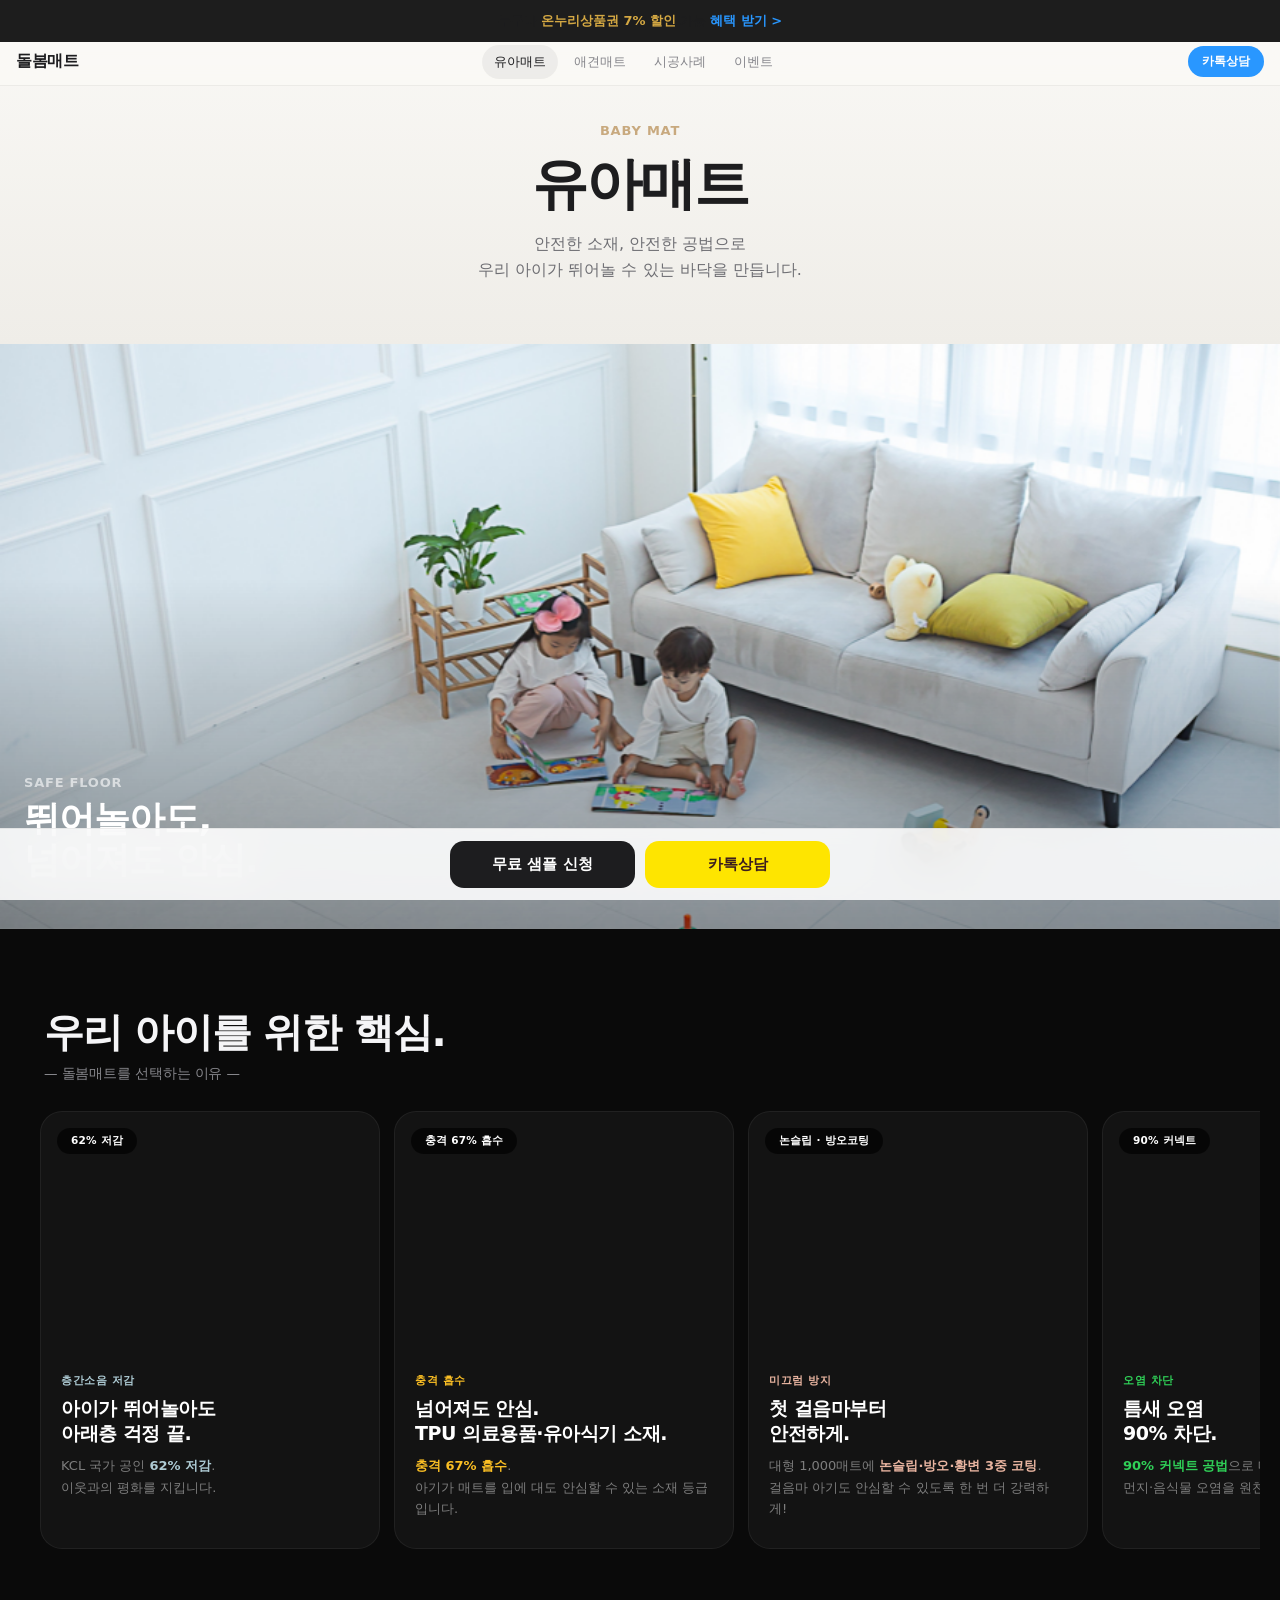
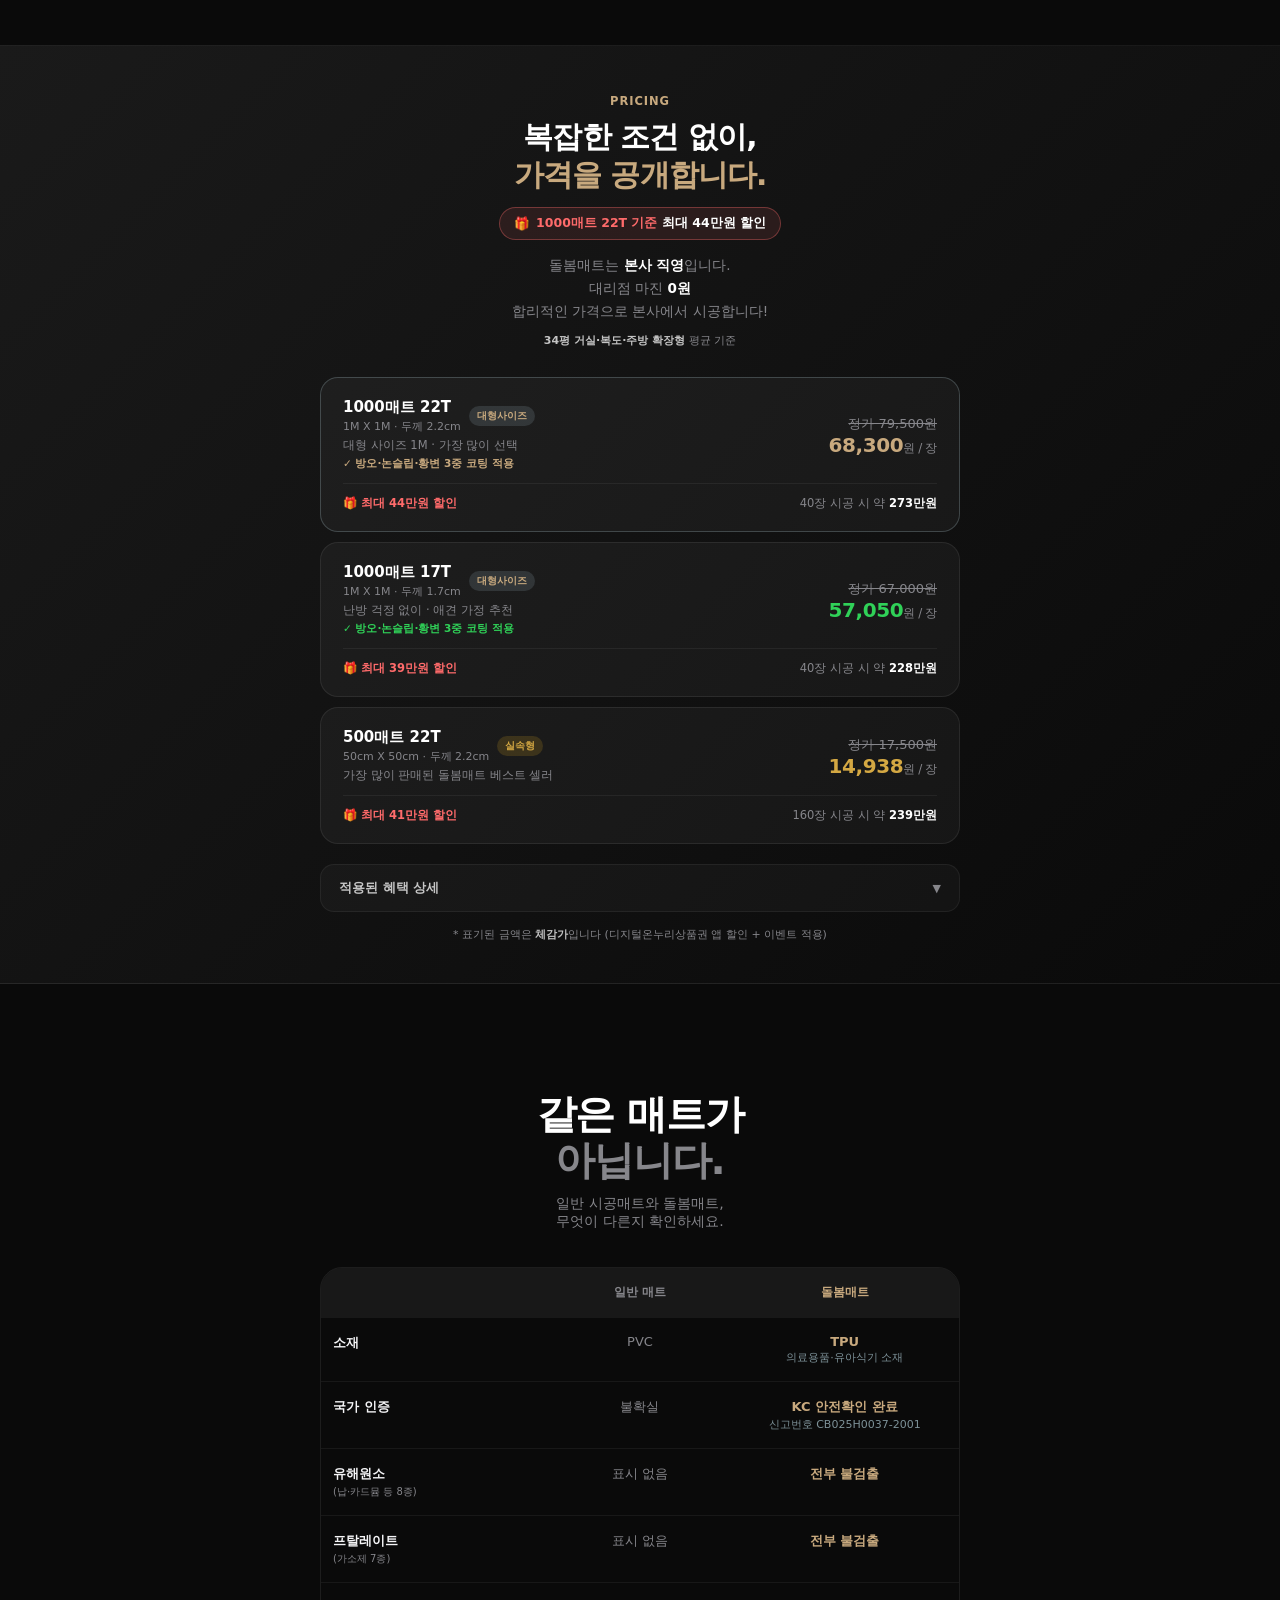
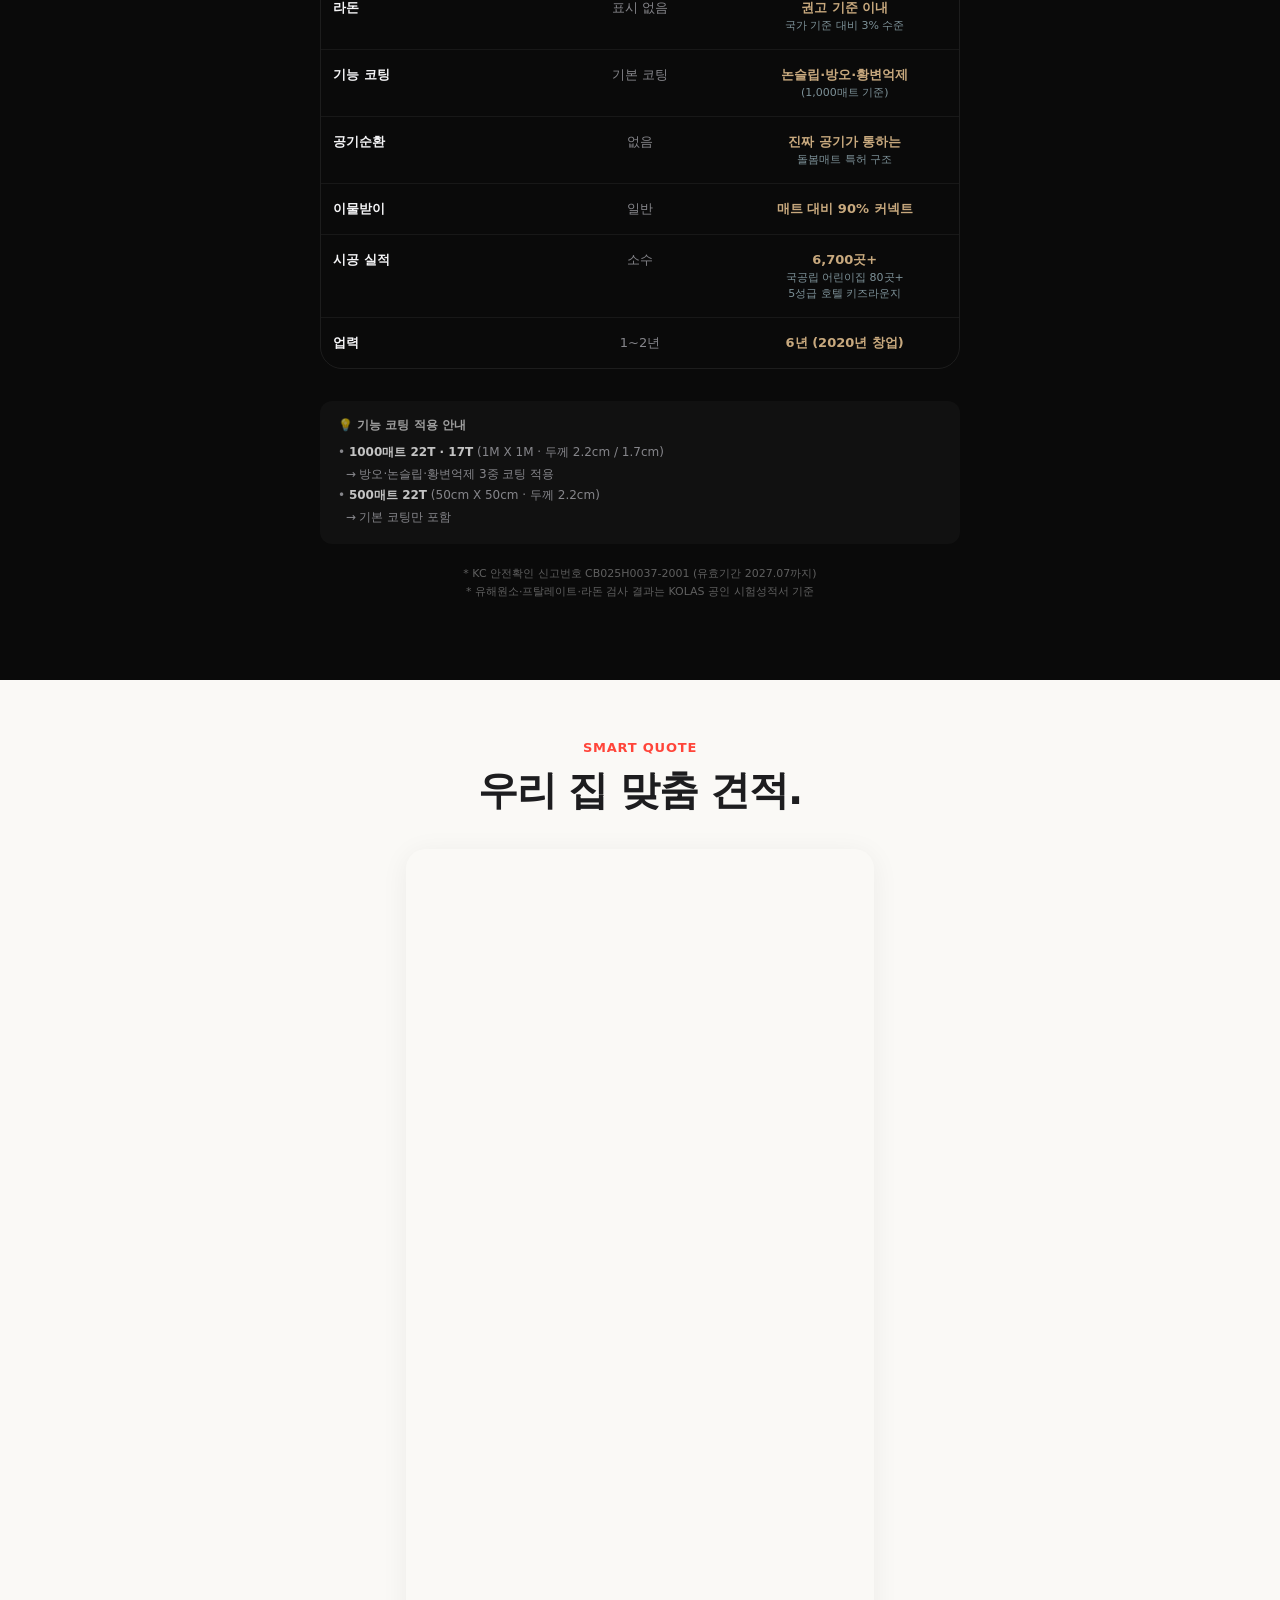
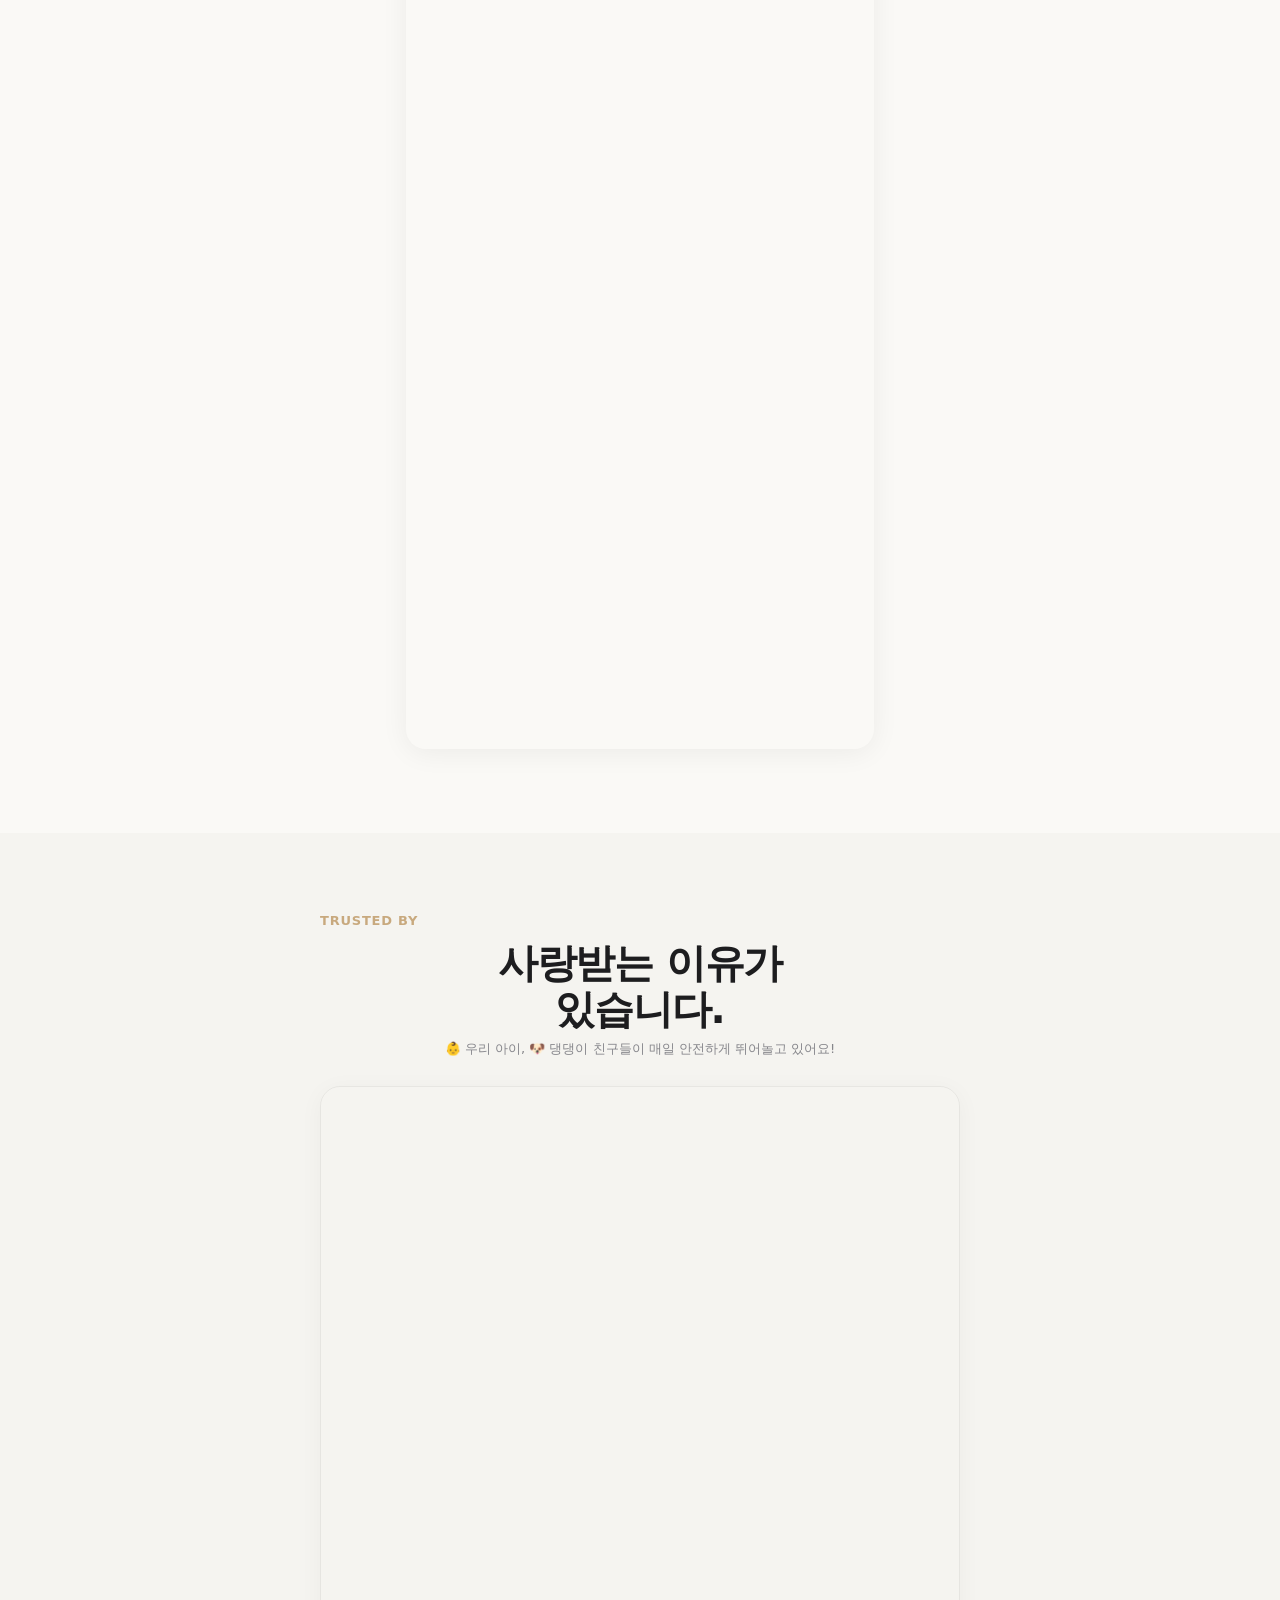
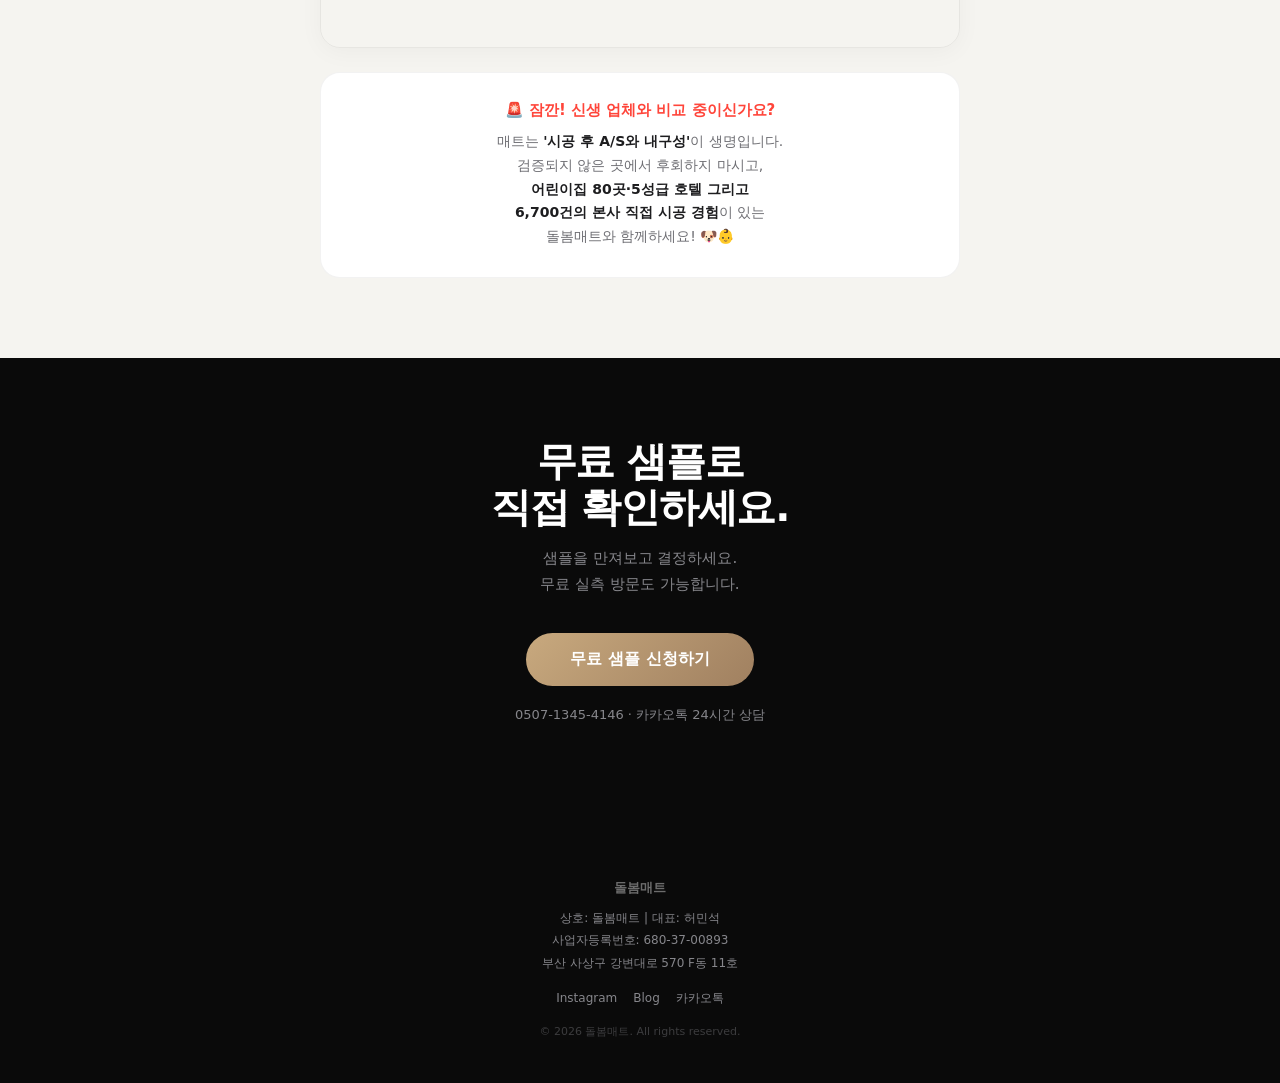
==== commit ec8117cb: "가격 인상 반영" ====
--- a/baby-mat.html
+++ b/baby-mat.html
@@ -125,8 +125,8 @@
   "offers": {
     "@type": "AggregateOffer",
     "priceCurrency": "KRW",
-    "lowPrice": "64500",
-    "highPrice": "76500",
+    "lowPrice": "67000",
+    "highPrice": "79500",
     "availability": "https://schema.org/InStock",
     "areaServed": [
       {
@@ -361,7 +361,7 @@
       </h3>
       <div style="display:inline-flex;align-items:center;gap:6px;background:rgba(255,107,107,0.1);border:1px solid rgba(255,107,107,0.35);color:#FF6B6B;font-size:12.5px;font-weight:700;padding:7px 14px;border-radius:999px;margin-bottom:14px">
         <span>🎁</span>
-        <span>1000매트 22T 기준 <span style="color:#fff">최대 43만원 할인</span></span>
+        <span>1000매트 22T 기준 <span style="color:#fff">최대 44만원 할인</span></span>
       </div>
       <p style="font-size:13.5px;color:var(--muted);line-height:1.7">
         돌봄매트는 <strong style="color:#fff;font-weight:600">본사 직영</strong>입니다.<br>
@@ -388,13 +388,13 @@
             <p style="font-size:10.5px;color:var(--accent);font-weight:600;margin-top:4px">✓ 방오·논슬립·황변 3중 코팅 적용</p>
           </div>
           <div style="text-align:right">
-            <p style="font-size:13px;color:var(--muted);text-decoration:line-through;margin-bottom:2px">정가 76,500원</p>
-            <p style="font-size:20px;font-weight:800;color:var(--accent);letter-spacing:-0.02em;line-height:1">65,600<span style="font-size:12px;color:var(--muted);font-weight:500">원 / 장</span></p>
+            <p style="font-size:13px;color:var(--muted);text-decoration:line-through;margin-bottom:2px">정가 79,500원</p>
+            <p style="font-size:20px;font-weight:800;color:var(--accent);letter-spacing:-0.02em;line-height:1">68,300<span style="font-size:12px;color:var(--muted);font-weight:500">원 / 장</span></p>
           </div>
         </div>
         <div style="display:flex;justify-content:space-between;align-items:center;margin-top:12px;padding-top:12px;border-top:1px solid rgba(255,255,255,0.06);font-size:11.5px">
-          <span style="color:#FF6B6B;font-weight:700">🎁 최대 43만원 할인</span>
-          <span style="color:var(--muted)">40장 시공 시 약 <strong style="color:#fff;font-weight:700">262만원</strong></span>
+          <span style="color:#FF6B6B;font-weight:700">🎁 최대 44만원 할인</span>
+          <span style="color:var(--muted)">40장 시공 시 약 <strong style="color:#fff;font-weight:700">273만원</strong></span>
         </div>
       </div>
 
@@ -410,13 +410,13 @@
             <p style="font-size:10.5px;color:var(--green);font-weight:600;margin-top:4px">✓ 방오·논슬립·황변 3중 코팅 적용</p>
           </div>
           <div style="text-align:right">
-            <p style="font-size:13px;color:var(--muted);text-decoration:line-through;margin-bottom:2px">정가 64,500원</p>
-            <p style="font-size:20px;font-weight:800;color:var(--green);letter-spacing:-0.02em;line-height:1">54,800<span style="font-size:12px;color:var(--muted);font-weight:500">원 / 장</span></p>
+            <p style="font-size:13px;color:var(--muted);text-decoration:line-through;margin-bottom:2px">정가 67,000원</p>
+            <p style="font-size:20px;font-weight:800;color:var(--green);letter-spacing:-0.02em;line-height:1">57,050<span style="font-size:12px;color:var(--muted);font-weight:500">원 / 장</span></p>
           </div>
         </div>
         <div style="display:flex;justify-content:space-between;align-items:center;margin-top:12px;padding-top:12px;border-top:1px solid rgba(255,255,255,0.06);font-size:11.5px">
-          <span style="color:#FF6B6B;font-weight:700">🎁 최대 38만원 할인</span>
-          <span style="color:var(--muted)">40장 시공 시 약 <strong style="color:#fff;font-weight:700">219만원</strong></span>
+          <span style="color:#FF6B6B;font-weight:700">🎁 최대 39만원 할인</span>
+          <span style="color:var(--muted)">40장 시공 시 약 <strong style="color:#fff;font-weight:700">228만원</strong></span>
         </div>
       </div>
 
@@ -431,13 +431,13 @@
             <p style="font-size:11.5px;color:var(--muted)">가장 많이 판매된 돌봄매트 베스트 셀러</p>
           </div>
           <div style="text-align:right">
-            <p style="font-size:13px;color:var(--muted);text-decoration:line-through;margin-bottom:2px">정가 16,900원</p>
-            <p style="font-size:20px;font-weight:800;color:var(--gold);letter-spacing:-0.02em;line-height:1">14,398<span style="font-size:12px;color:var(--muted);font-weight:500">원 / 장</span></p>
+            <p style="font-size:13px;color:var(--muted);text-decoration:line-through;margin-bottom:2px">정가 17,500원</p>
+            <p style="font-size:20px;font-weight:800;color:var(--gold);letter-spacing:-0.02em;line-height:1">14,938<span style="font-size:12px;color:var(--muted);font-weight:500">원 / 장</span></p>
           </div>
         </div>
         <div style="display:flex;justify-content:space-between;align-items:center;margin-top:12px;padding-top:12px;border-top:1px solid rgba(255,255,255,0.06);font-size:11.5px">
-          <span style="color:#FF6B6B;font-weight:700">🎁 최대 40만원 할인</span>
-          <span style="color:var(--muted)">160장 시공 시 약 <strong style="color:#fff;font-weight:700">230만원</strong></span>
+          <span style="color:#FF6B6B;font-weight:700">🎁 최대 41만원 할인</span>
+          <span style="color:var(--muted)">160장 시공 시 약 <strong style="color:#fff;font-weight:700">239만원</strong></span>
         </div>
       </div>
 
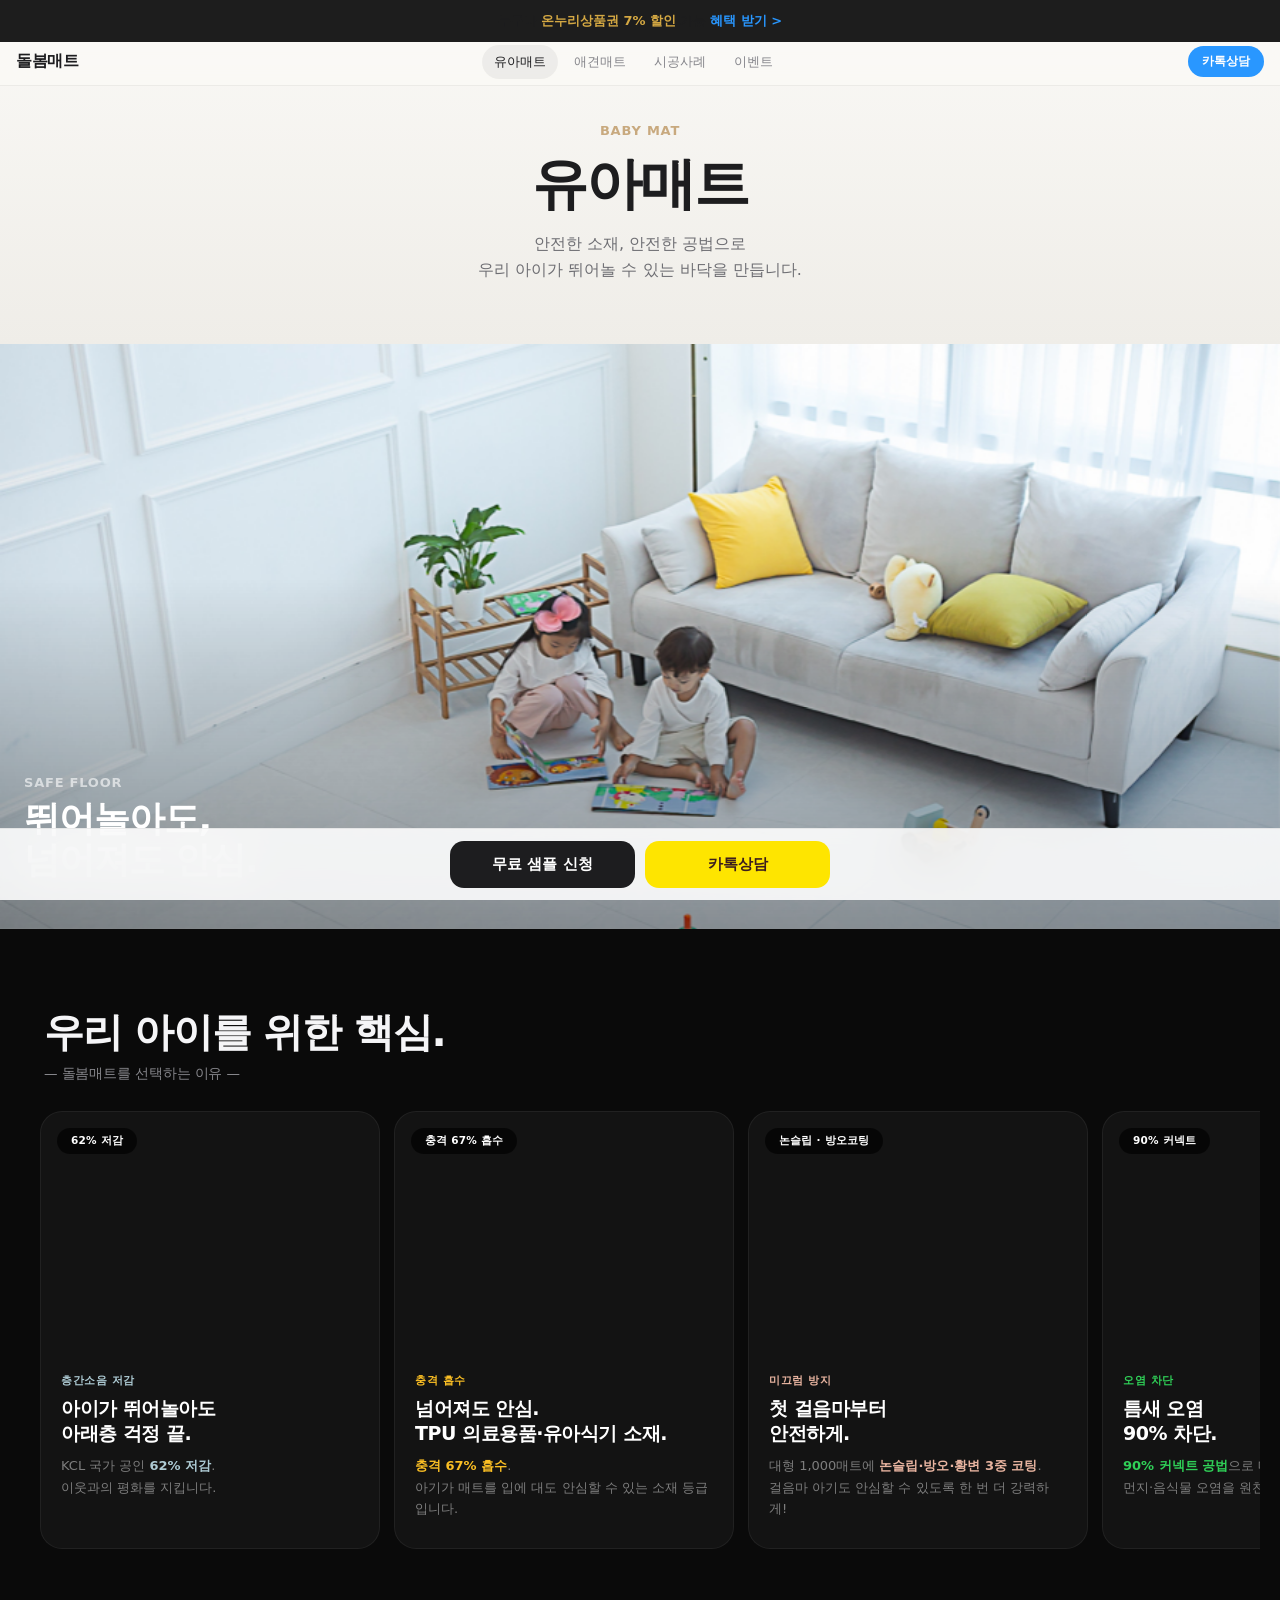
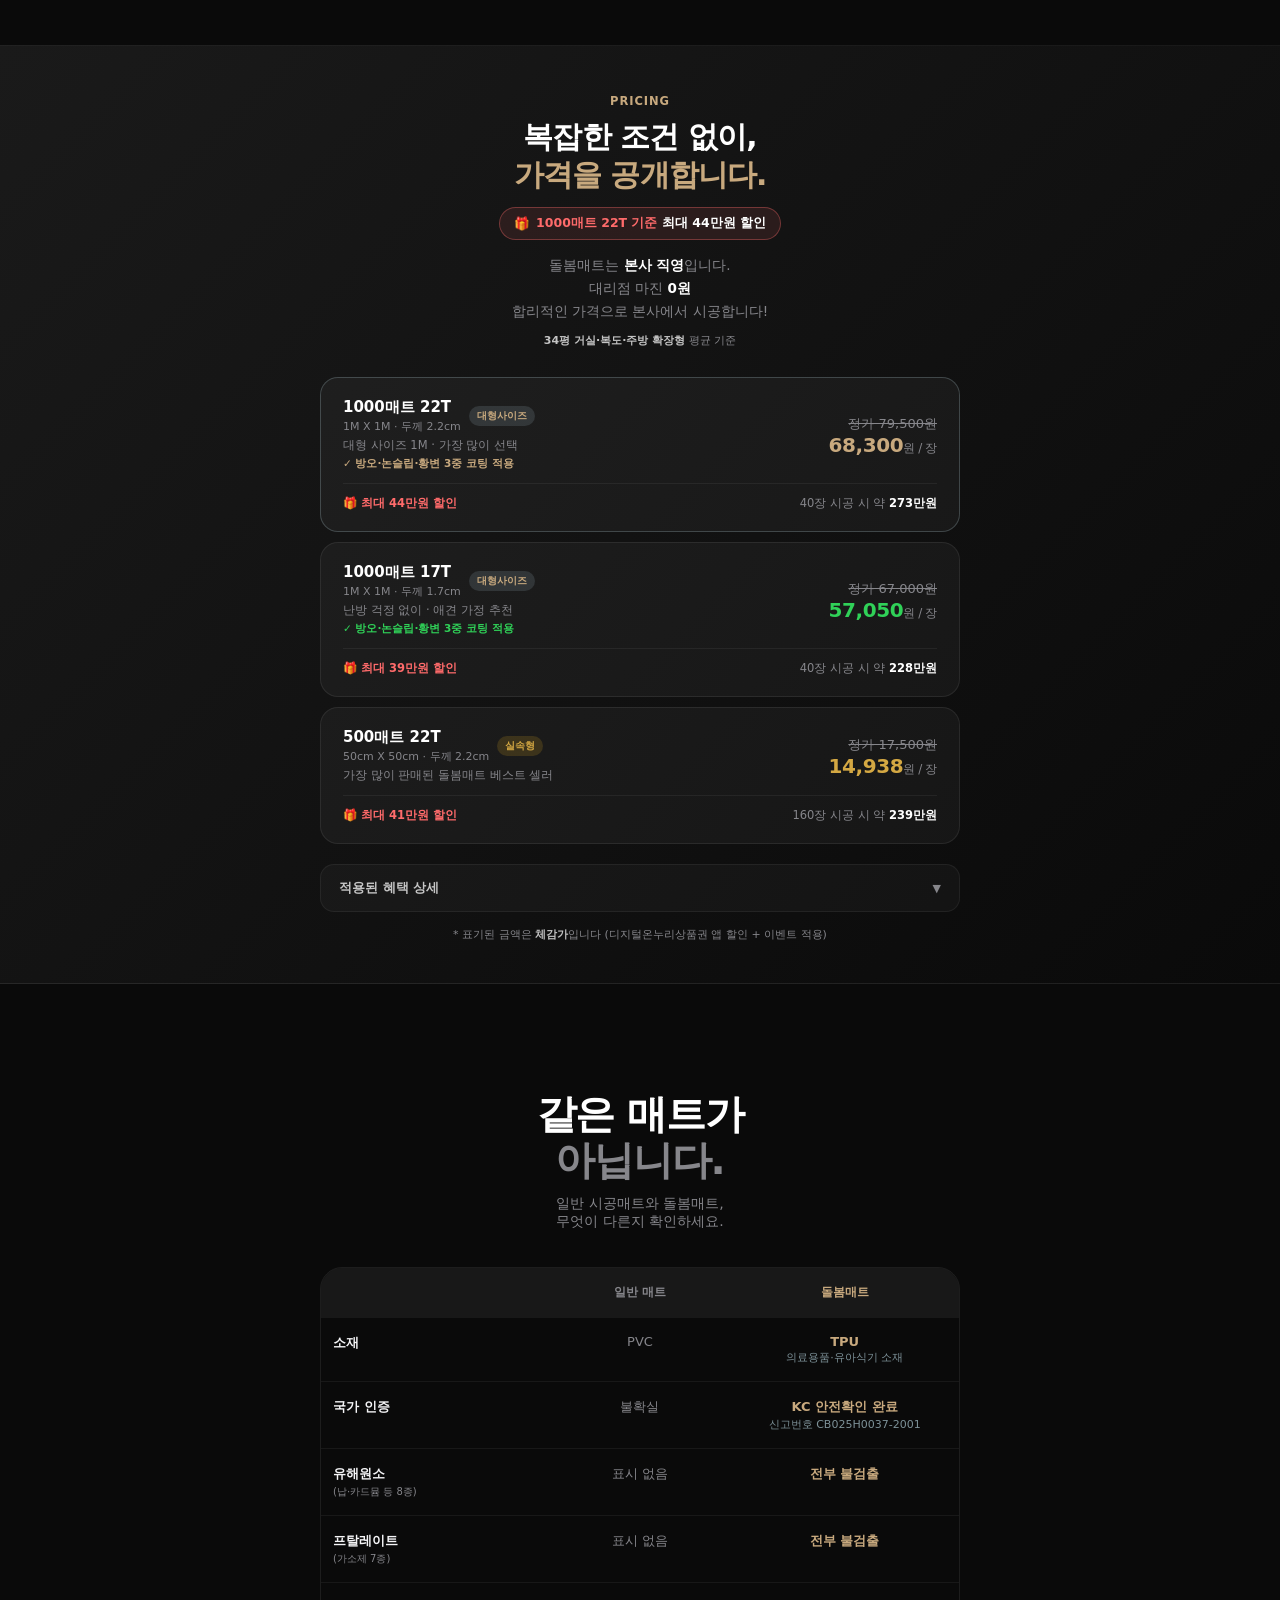
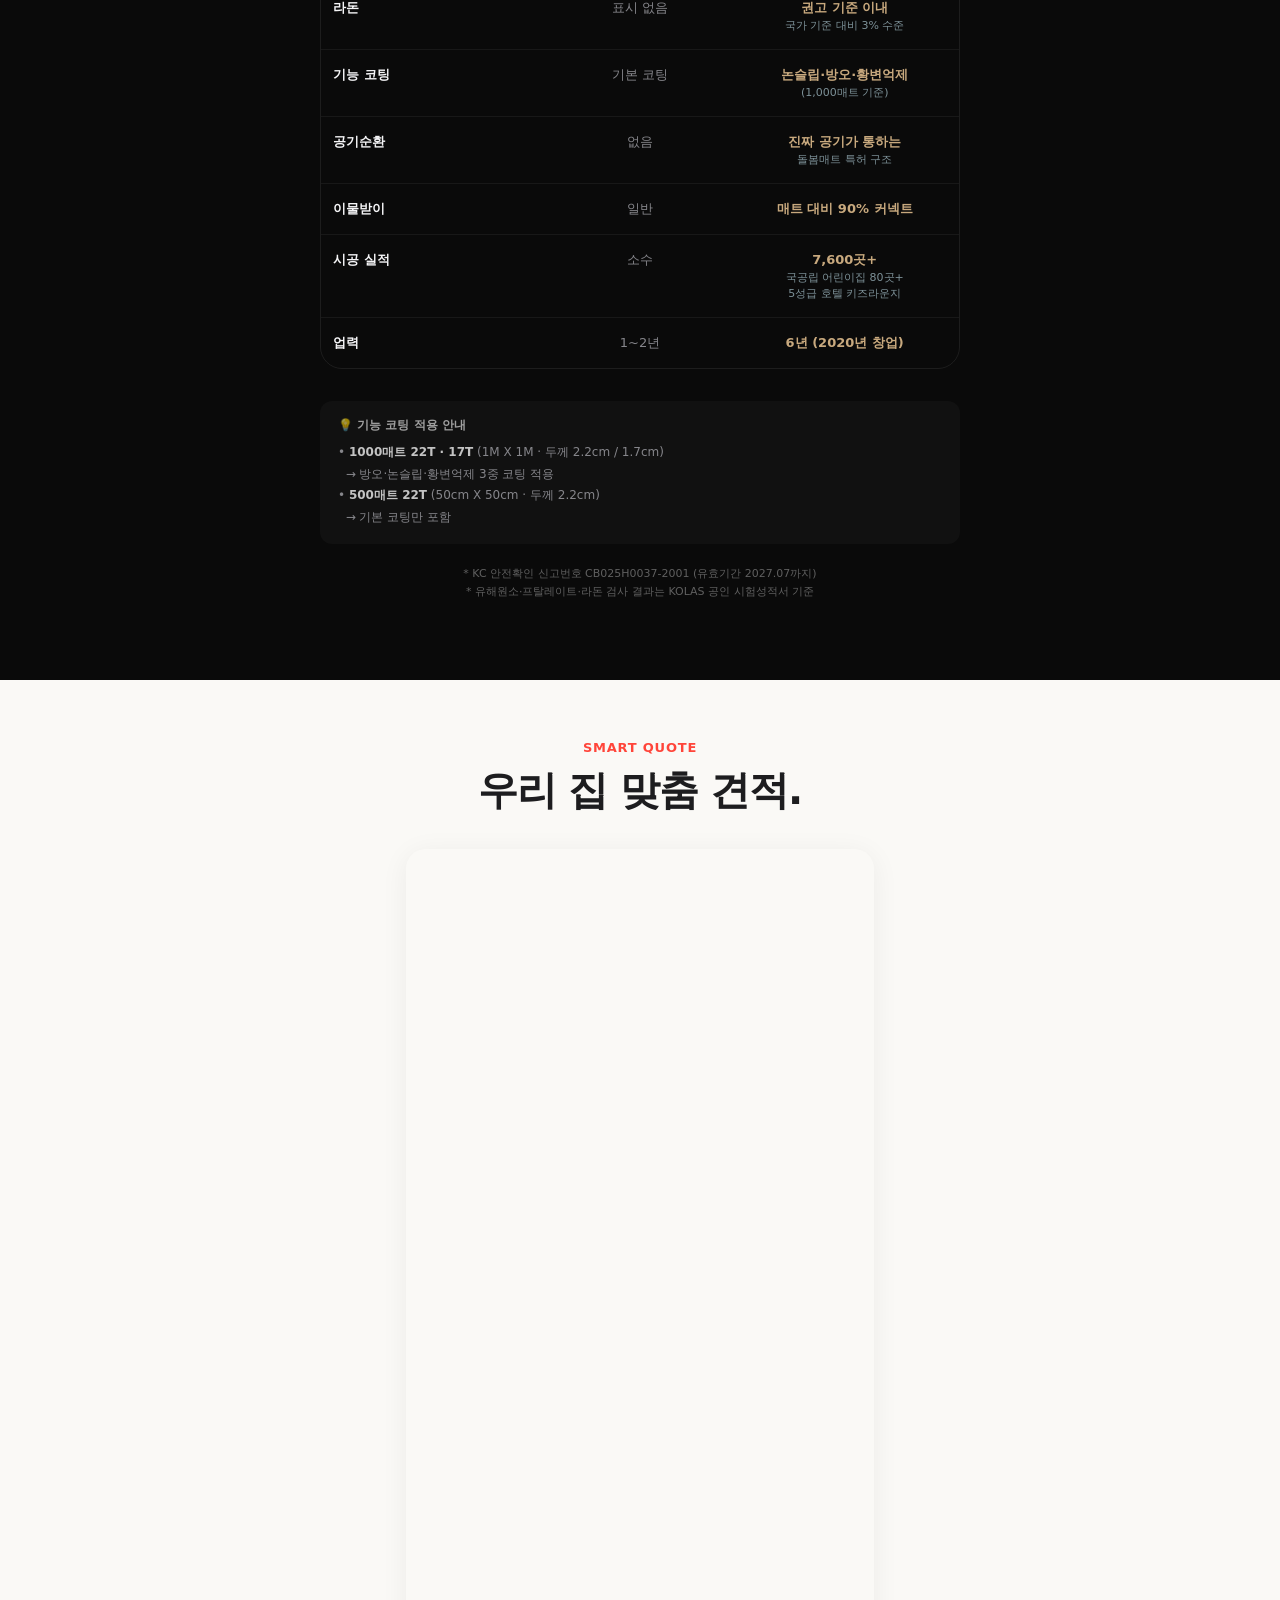
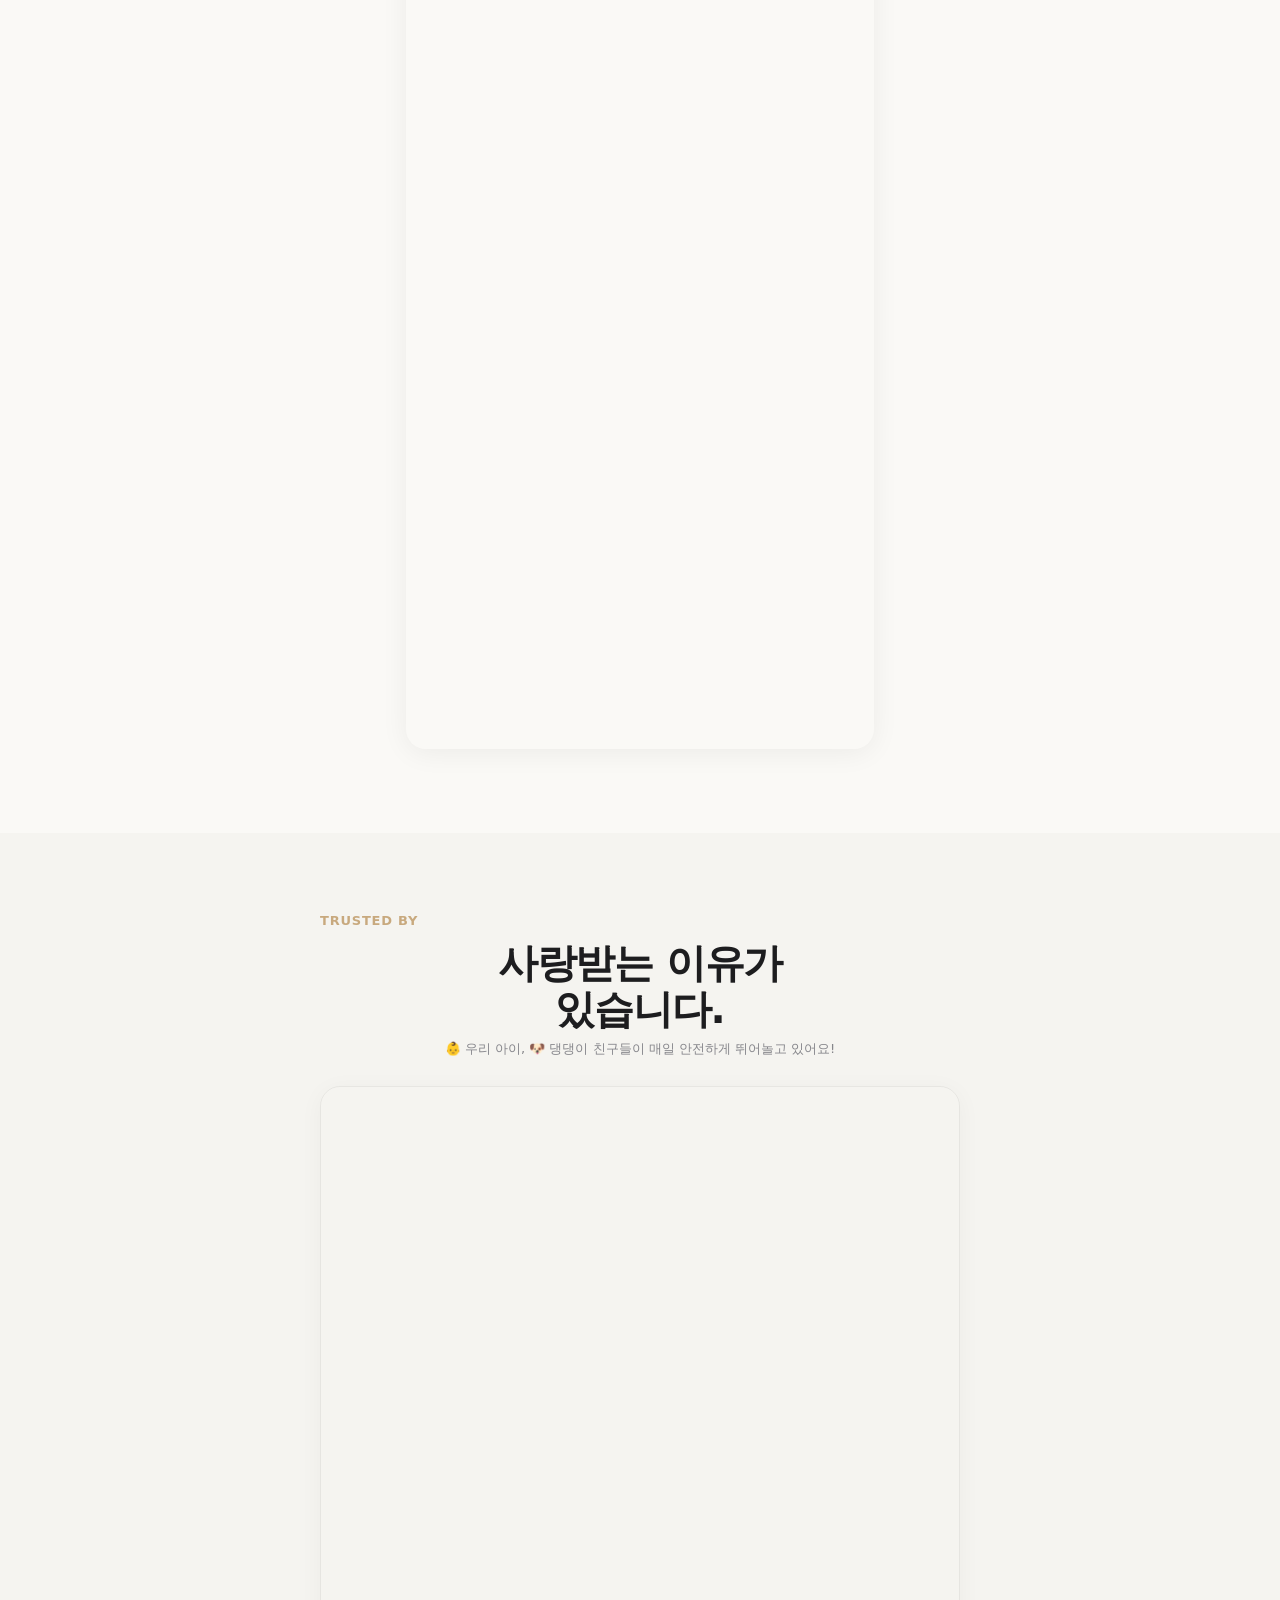
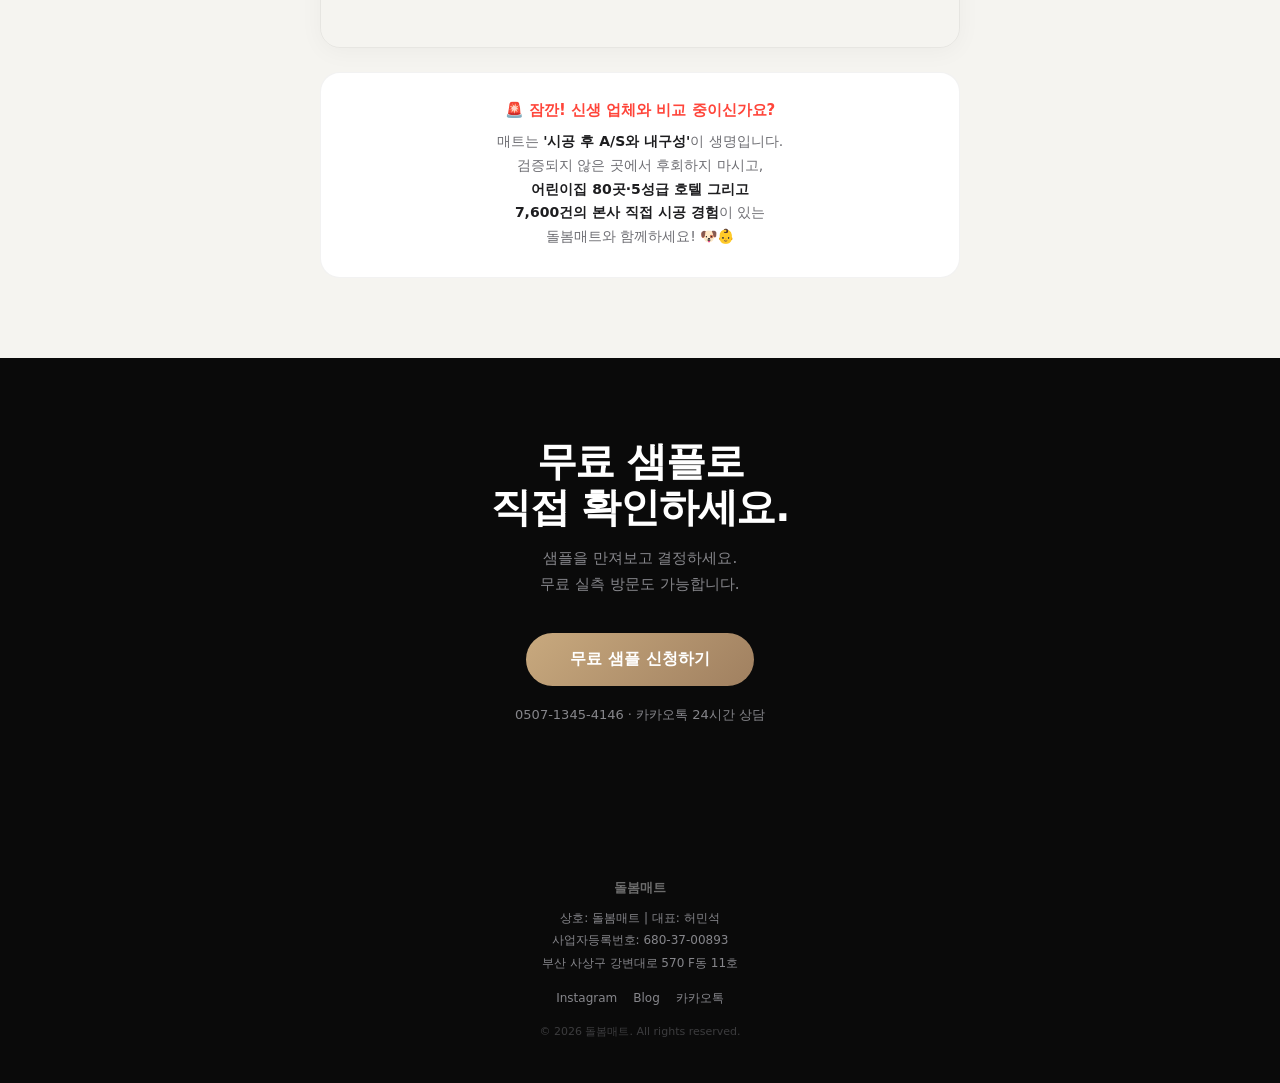
==== commit 1c2749b7: "누적 시공 7,600집·100만장으로 갱신" ====
--- a/baby-mat.html
+++ b/baby-mat.html
@@ -20,7 +20,7 @@
 </script>
 <meta name="viewport" content="width=device-width, initial-scale=1.0, viewport-fit=cover">
 <title>유아매트 - 층간소음 62% 저감 TPU 프리미엄 매트 | 돌봄매트</title>
-<meta name="description" content="아이 안전을 위한 프리미엄 유아매트. 층간소음 62% 저감, 충격흡수 67%, TPU 젖병 소재. KCL 국가 인증, 부산·경기 본사 직영 6,700가정 시공. 무료 샘플 제공.">
+<meta name="description" content="아이 안전을 위한 프리미엄 유아매트. 층간소음 62% 저감, 충격흡수 67%, TPU 젖병 소재. KCL 국가 인증, 부산·경기 본사 직영 7,600가정 시공. 무료 샘플 제공.">
 <meta name="keywords" content="유아매트, 아기매트, 놀이매트, 층간소음매트, 아이매트, 거실매트, 친환경매트, TPU매트, 충격흡수매트, 아기층간소음매트, 유아거실매트, 놀이방매트">
 <meta name="author" content="돌봄매트">
 <meta name="robots" content="index, follow, max-image-preview:large">
@@ -31,7 +31,7 @@
 <meta property="og:locale" content="ko_KR">
 <meta property="og:site_name" content="돌봄매트">
 <meta property="og:title" content="유아매트 - 층간소음 62% 저감 TPU 프리미엄 매트 | 돌봄매트">
-<meta property="og:description" content="층간소음 62% 저감, 충격흡수 67%, TPU 젖병 소재. 아이 안전을 위한 최고의 선택. 부산·경기 본사 직영 6,700가정이 선택한 돌봄매트.">
+<meta property="og:description" content="층간소음 62% 저감, 충격흡수 67%, TPU 젖병 소재. 아이 안전을 위한 최고의 선택. 부산·경기 본사 직영 7,600가정이 선택한 돌봄매트.">
 <meta property="og:image" content="https://www.dolbommat.com/og-image.jpg?v=2026b">
 <meta property="og:image:width" content="1200">
 <meta property="og:image:height" content="630">
@@ -40,7 +40,7 @@
 <!-- ═══ Twitter Card ═══ -->
 <meta name="twitter:card" content="summary_large_image">
 <meta name="twitter:title" content="유아매트 - 층간소음 62% 저감 TPU 프리미엄 매트">
-<meta name="twitter:description" content="층간소음 62% 저감, 충격흡수 67%, TPU 젖병 소재. 부산·경기 본사 직영 6,700가정 시공.">
+<meta name="twitter:description" content="층간소음 62% 저감, 충격흡수 67%, TPU 젖병 소재. 부산·경기 본사 직영 7,600가정 시공.">
 <meta name="twitter:image" content="https://www.dolbommat.com/og-image.jpg?v=2026b">
 
 <meta name="theme-color" content="#faf9f6">
@@ -225,7 +225,7 @@
   "aggregateRating": {
     "@type": "AggregateRating",
     "ratingValue": "4.9",
-    "reviewCount": "6700",
+    "reviewCount": "7600",
     "bestRating": "5",
     "worstRating": "1"
   }
@@ -612,7 +612,7 @@
       <div style="display:grid;grid-template-columns:1fr 1fr 1fr;padding:16px 12px;border-top:1px solid rgba(255,255,255,0.06)">
         <p style="font-size:13px;color:var(--light);font-weight:600">시공 실적</p>
         <p style="font-size:13px;color:var(--muted);text-align:center">소수</p>
-        <p style="font-size:13px;color:var(--accent);text-align:center;font-weight:700">6,700곳+<br><span style="font-size:11px;color:rgba(174,203,212,0.7);font-weight:400">국공립 어린이집 80곳+<br>5성급 호텔 키즈라운지</span></p>
+        <p style="font-size:13px;color:var(--accent);text-align:center;font-weight:700">7,600곳+<br><span style="font-size:11px;color:rgba(174,203,212,0.7);font-weight:400">국공립 어린이집 80곳+<br>5성급 호텔 키즈라운지</span></p>
       </div>
       <div style="display:grid;grid-template-columns:1fr 1fr 1fr;padding:16px 12px;border-top:1px solid rgba(255,255,255,0.06)">
         <p style="font-size:13px;color:var(--light);font-weight:600">업력</p>
@@ -885,7 +885,7 @@
     <!-- 경쟁 차별화 메시지 -->
     <div style="background:#fff;border-radius:20px;padding:28px 22px;border:1px solid rgba(0,0,0,0.05)">
       <p style="font-size:15px;font-weight:700;color:var(--red);margin-bottom:10px;text-align:center">🚨 잠깐! 신생 업체와 비교 중이신가요?</p>
-      <p style="font-size:14px;color:var(--soft);line-height:1.7;text-align:center">매트는 <strong style="color:var(--text)">'시공 후 A/S와 내구성'</strong>이 생명입니다.<br>검증되지 않은 곳에서 후회하지 마시고,<br><strong style="color:var(--text)">어린이집 80곳·5성급 호텔 그리고<br>6,700건의 본사 직접 시공 경험</strong>이 있는<br>돌봄매트와 함께하세요! 🐶👶</p>
+      <p style="font-size:14px;color:var(--soft);line-height:1.7;text-align:center">매트는 <strong style="color:var(--text)">'시공 후 A/S와 내구성'</strong>이 생명입니다.<br>검증되지 않은 곳에서 후회하지 마시고,<br><strong style="color:var(--text)">어린이집 80곳·5성급 호텔 그리고<br>7,600건의 본사 직접 시공 경험</strong>이 있는<br>돌봄매트와 함께하세요! 🐶👶</p>
     </div>
   </div>
 </section>
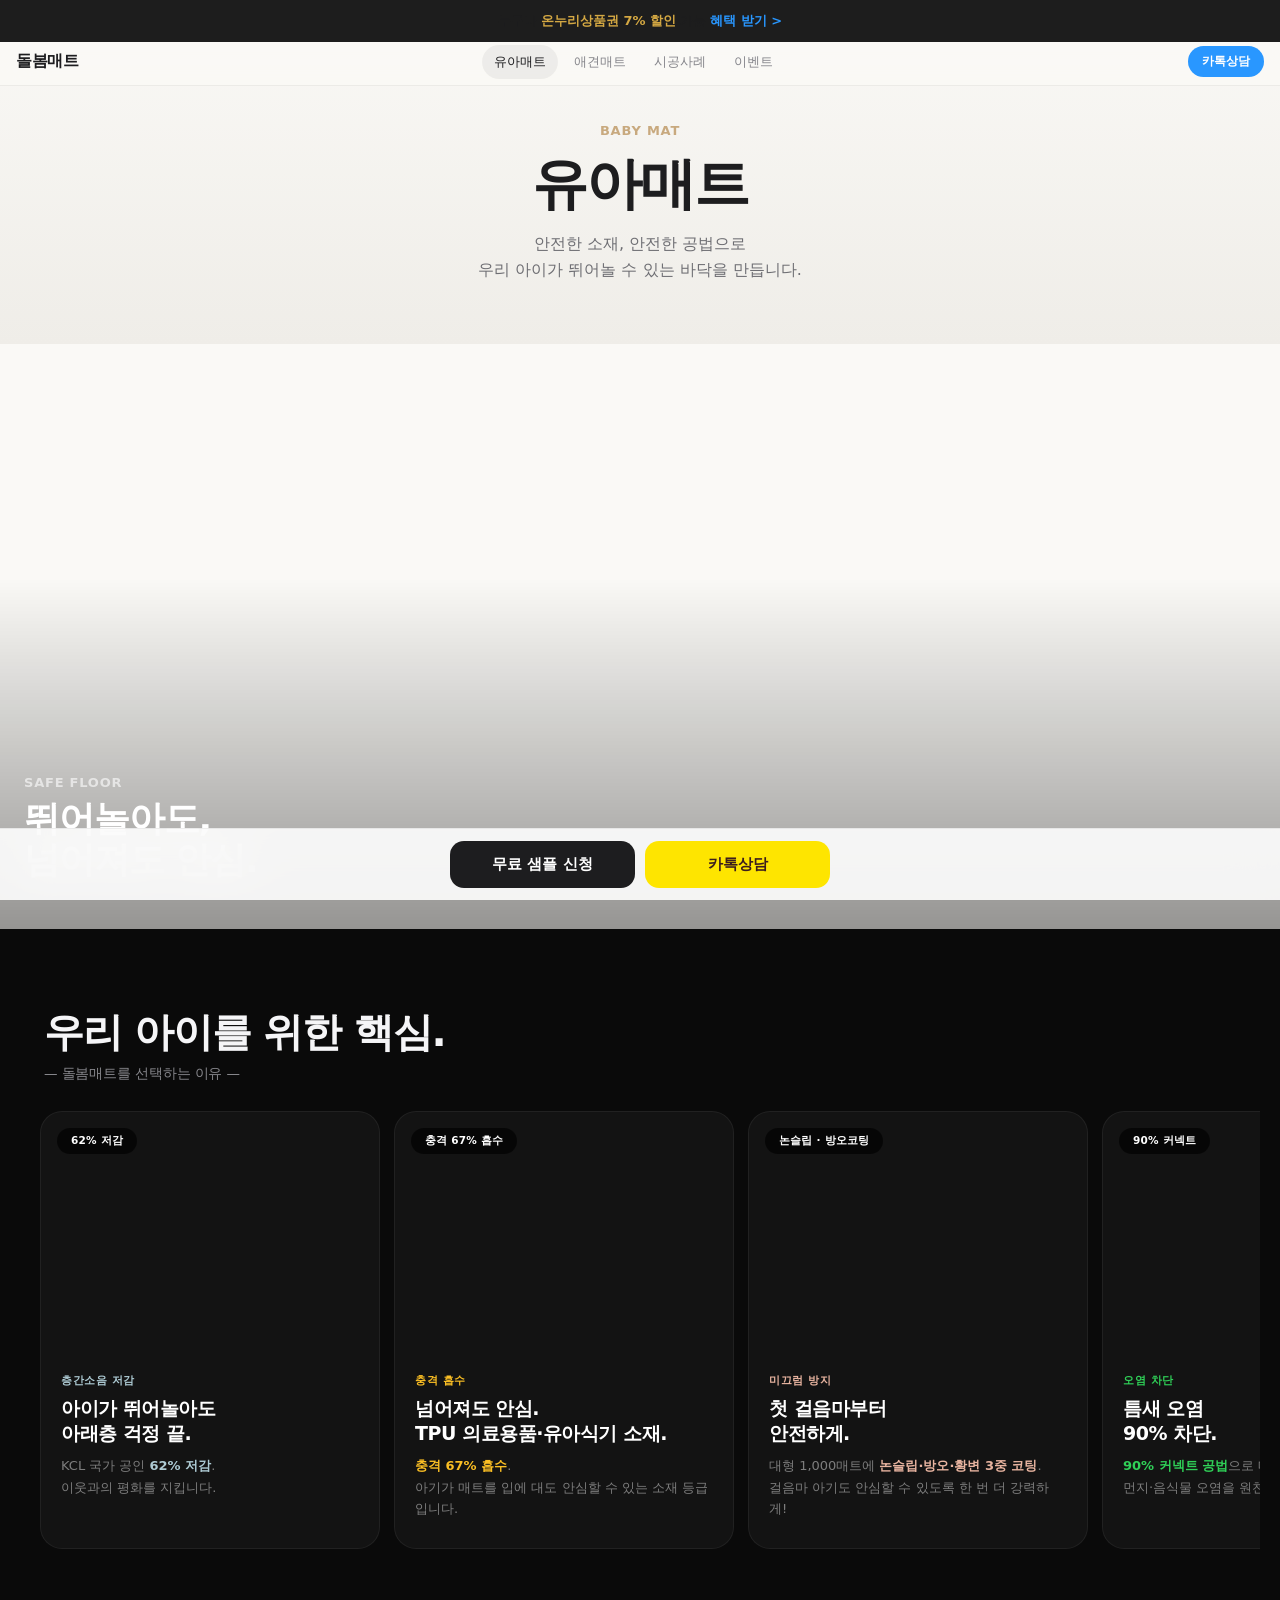
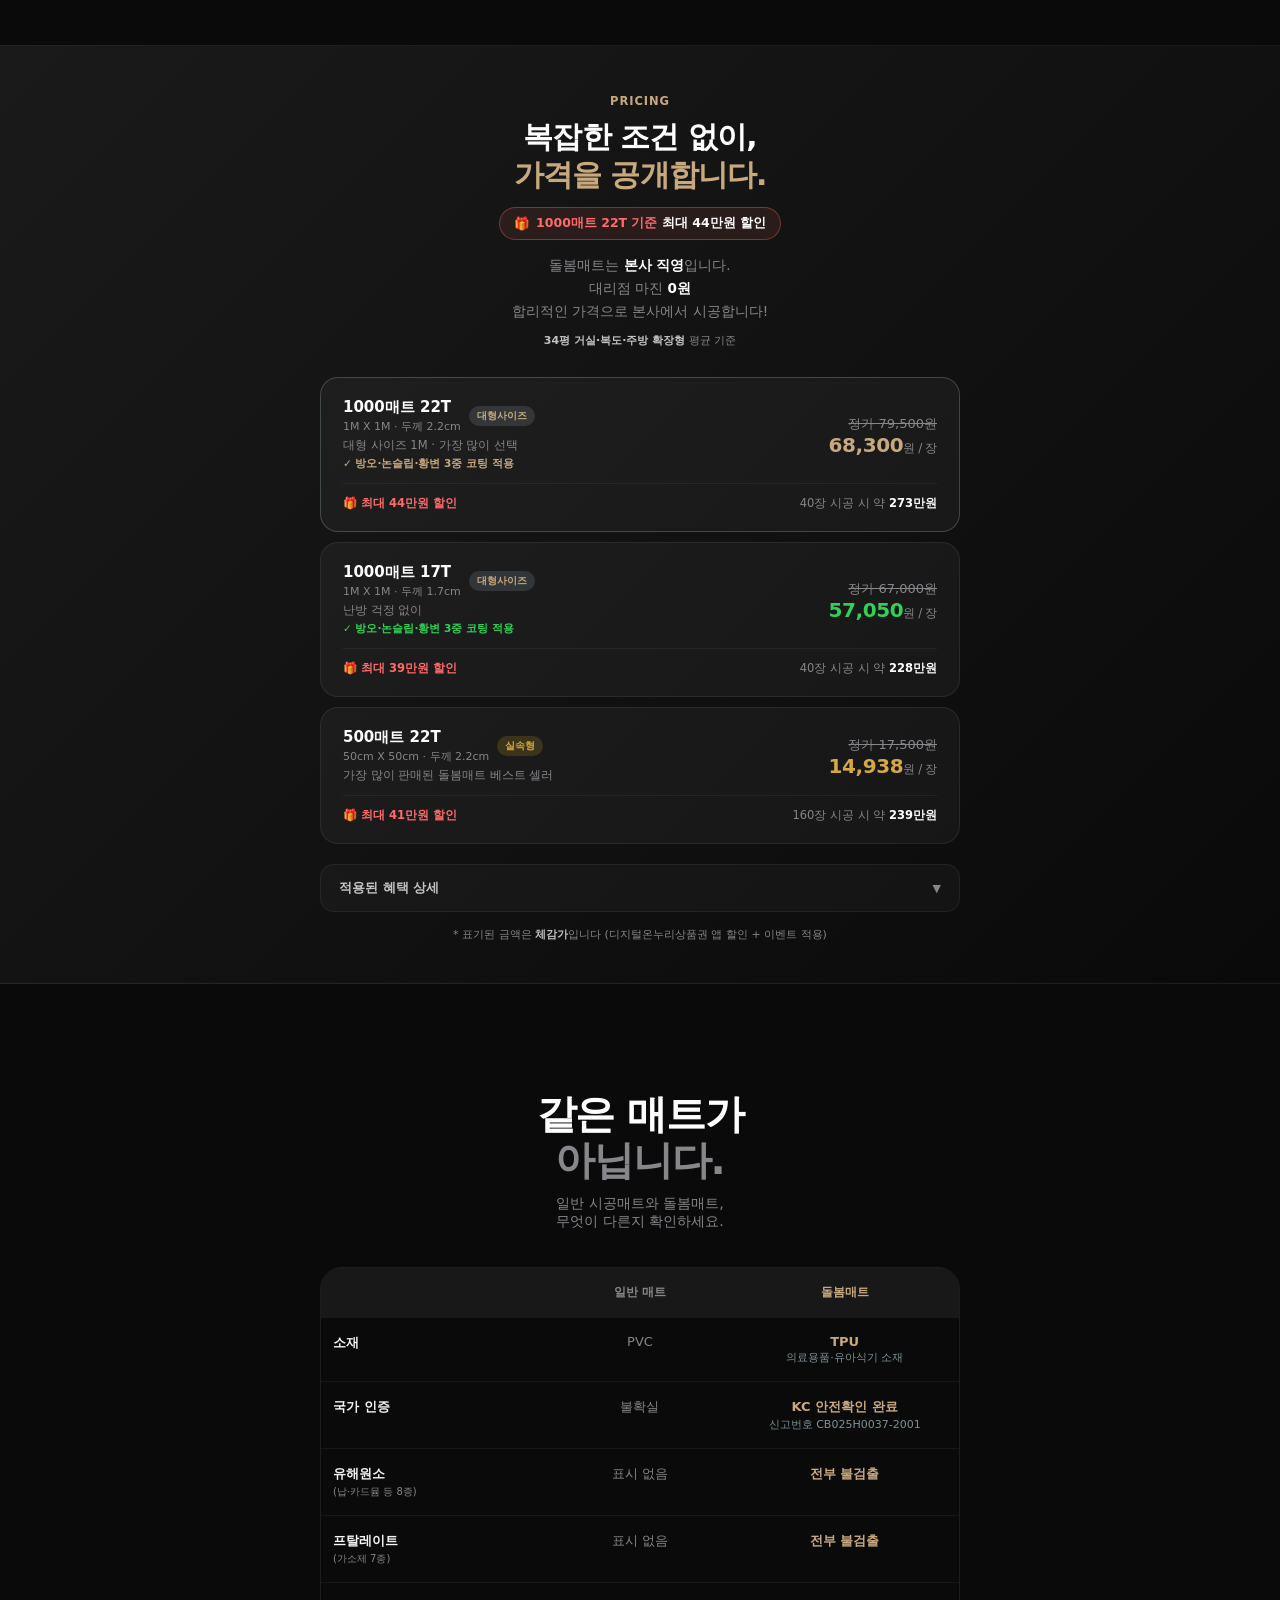
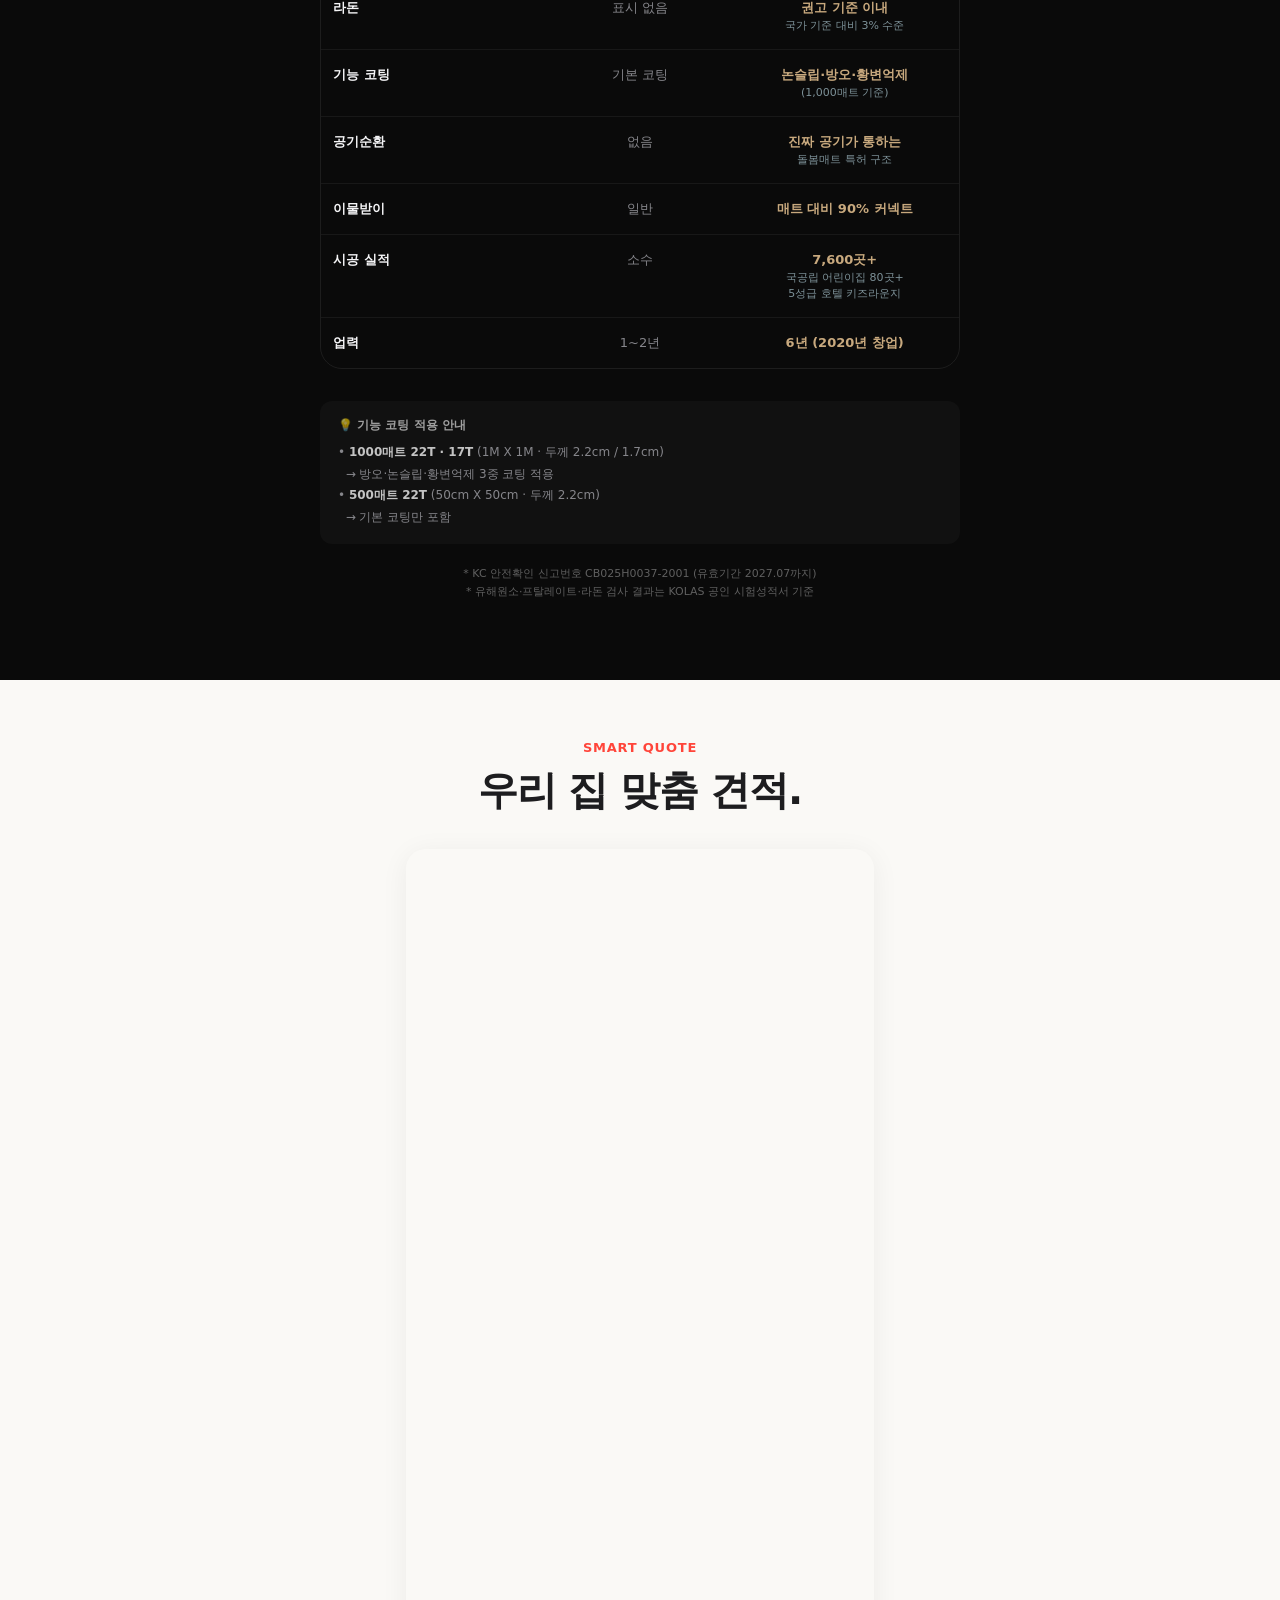
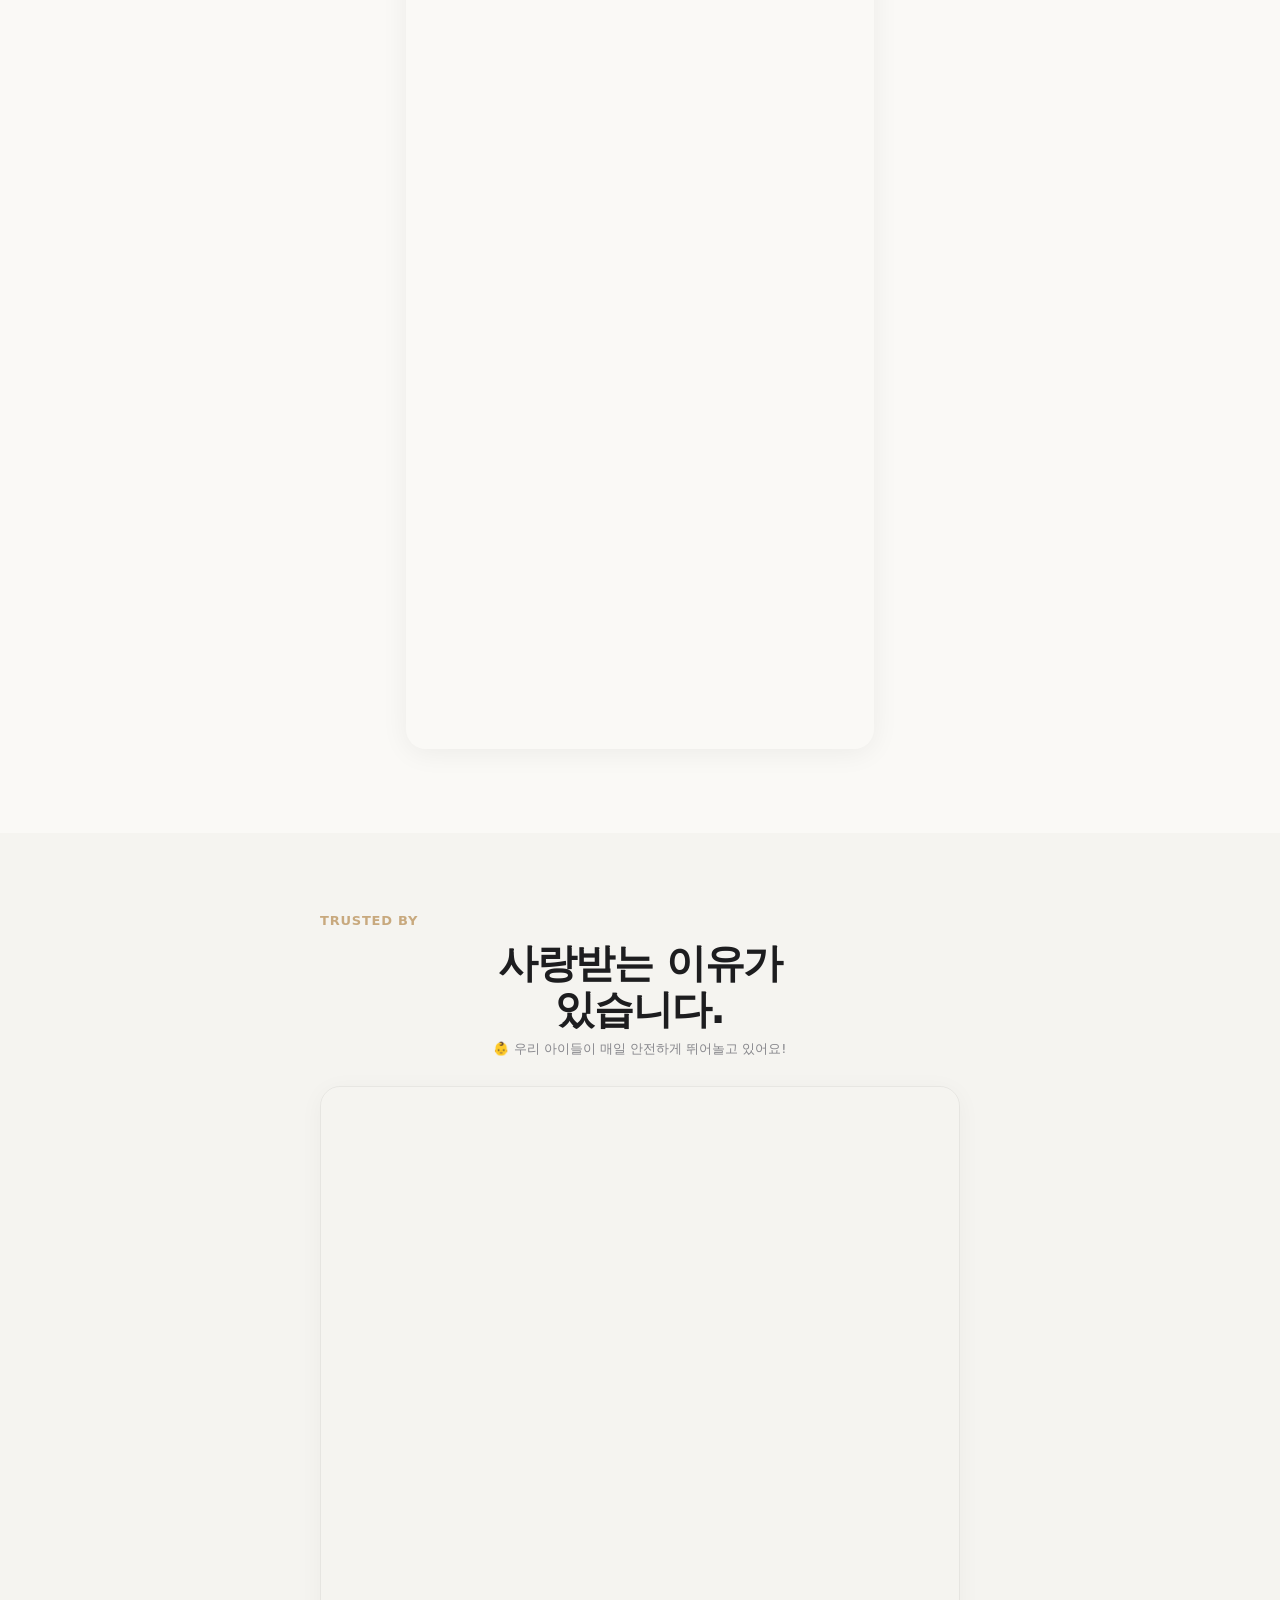
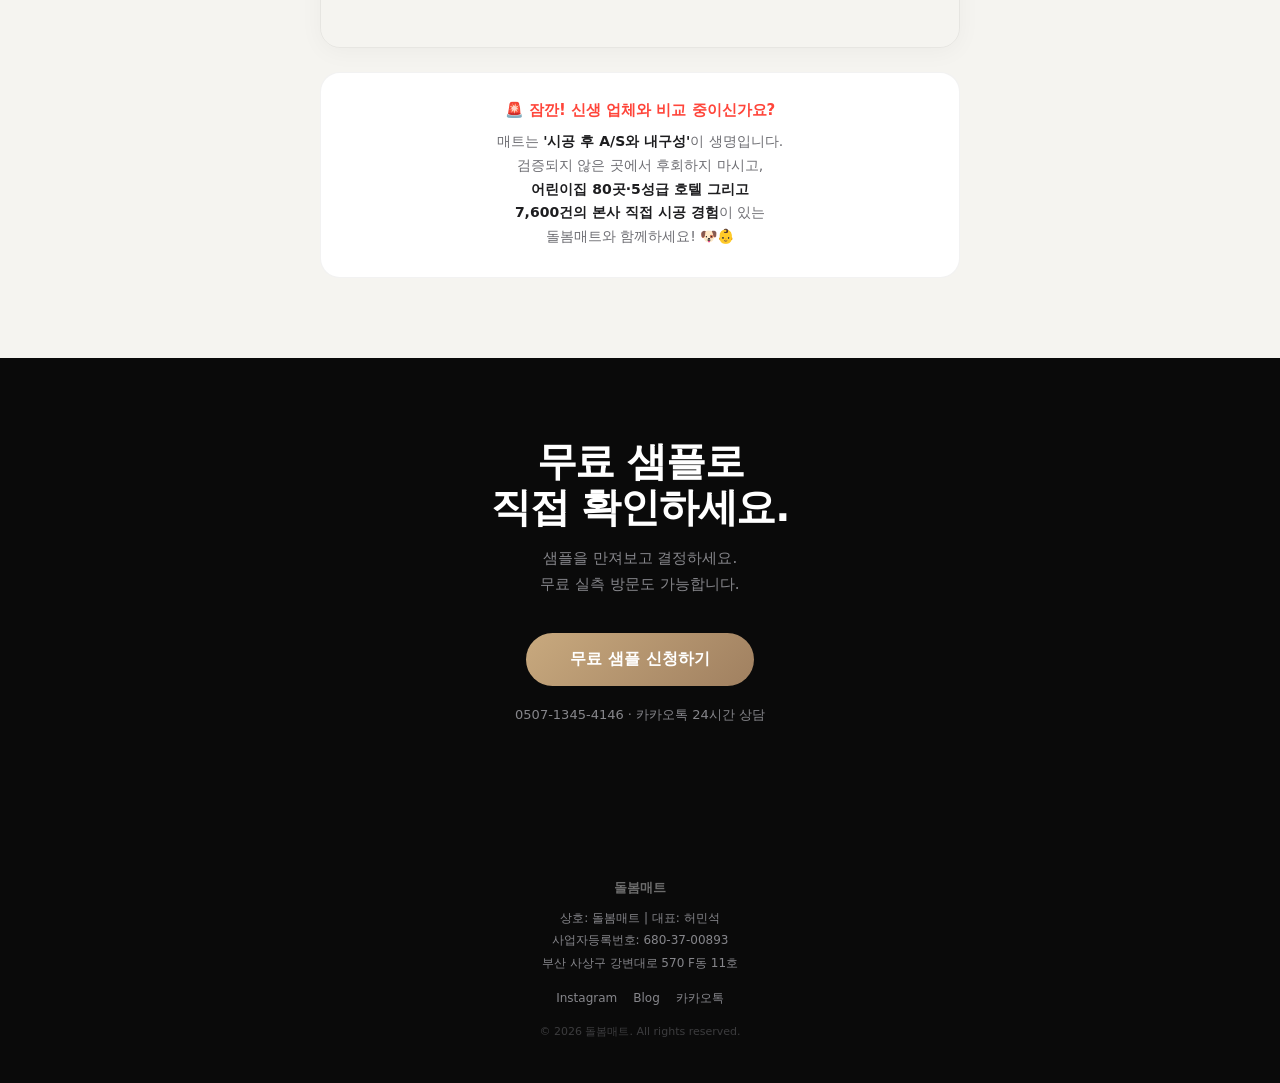
==== commit 33beccf6: "애견매트 일시 중단: 공식 입장문 팝업(11/23까지) + 애견 섹션 주석 처리" ====
--- a/baby-mat.html
+++ b/baby-mat.html
@@ -406,7 +406,8 @@
               <p style="font-size:15px;font-weight:700;color:#fff">1000매트 17T<span style="display:block;font-size:11px;font-weight:500;color:var(--muted);margin-top:2px;white-space:nowrap">1M X 1M · 두께 1.7cm</span></p>
               <span style="font-size:10px;font-weight:700;color:var(--accent);background:rgba(174,203,212,0.15);padding:3px 8px;border-radius:50px;white-space:nowrap">대형사이즈</span>
             </div>
-            <p style="font-size:11.5px;color:var(--muted)">난방 걱정 없이 · 애견 가정 추천</p>
+            <!--PET-PAUSE <p style="font-size:11.5px;color:var(--muted)">난방 걱정 없이 · 애견 가정 추천</p> PET-PAUSE-->
+            <p style="font-size:11.5px;color:var(--muted)">난방 걱정 없이</p><!--PET-TEMP-->
             <p style="font-size:10.5px;color:var(--green);font-weight:600;margin-top:4px">✓ 방오·논슬립·황변 3중 코팅 적용</p>
           </div>
           <div style="text-align:right">
@@ -875,7 +876,8 @@
   <div class="section-center">
     <p class="section-label" style="color:var(--accent)">Trusted By</p>
     <h2 class="section-title text-center" style="margin-bottom:8px">사랑받는 이유가<br>있습니다.</h2>
-    <p class="text-center" style="font-size:13px;color:var(--muted);margin-bottom:28px">👶 우리 아이, 🐶 댕댕이 친구들이 매일 안전하게 뛰어놀고 있어요!</p>
+    <!--PET-PAUSE <p class="text-center" style="font-size:13px;color:var(--muted);margin-bottom:28px">👶 우리 아이, 🐶 댕댕이 친구들이 매일 안전하게 뛰어놀고 있어요!</p> PET-PAUSE-->
+    <p class="text-center" style="font-size:13px;color:var(--muted);margin-bottom:28px">👶 우리 아이들이 매일 안전하게 뛰어놀고 있어요!</p><!--PET-TEMP-->
 
     <!-- 시공 지도 -->
     <div style="border-radius:20px;overflow:hidden;border:1px solid rgba(0,0,0,0.06);box-shadow:0 4px 24px rgba(0,0,0,0.04);margin-bottom:24px">
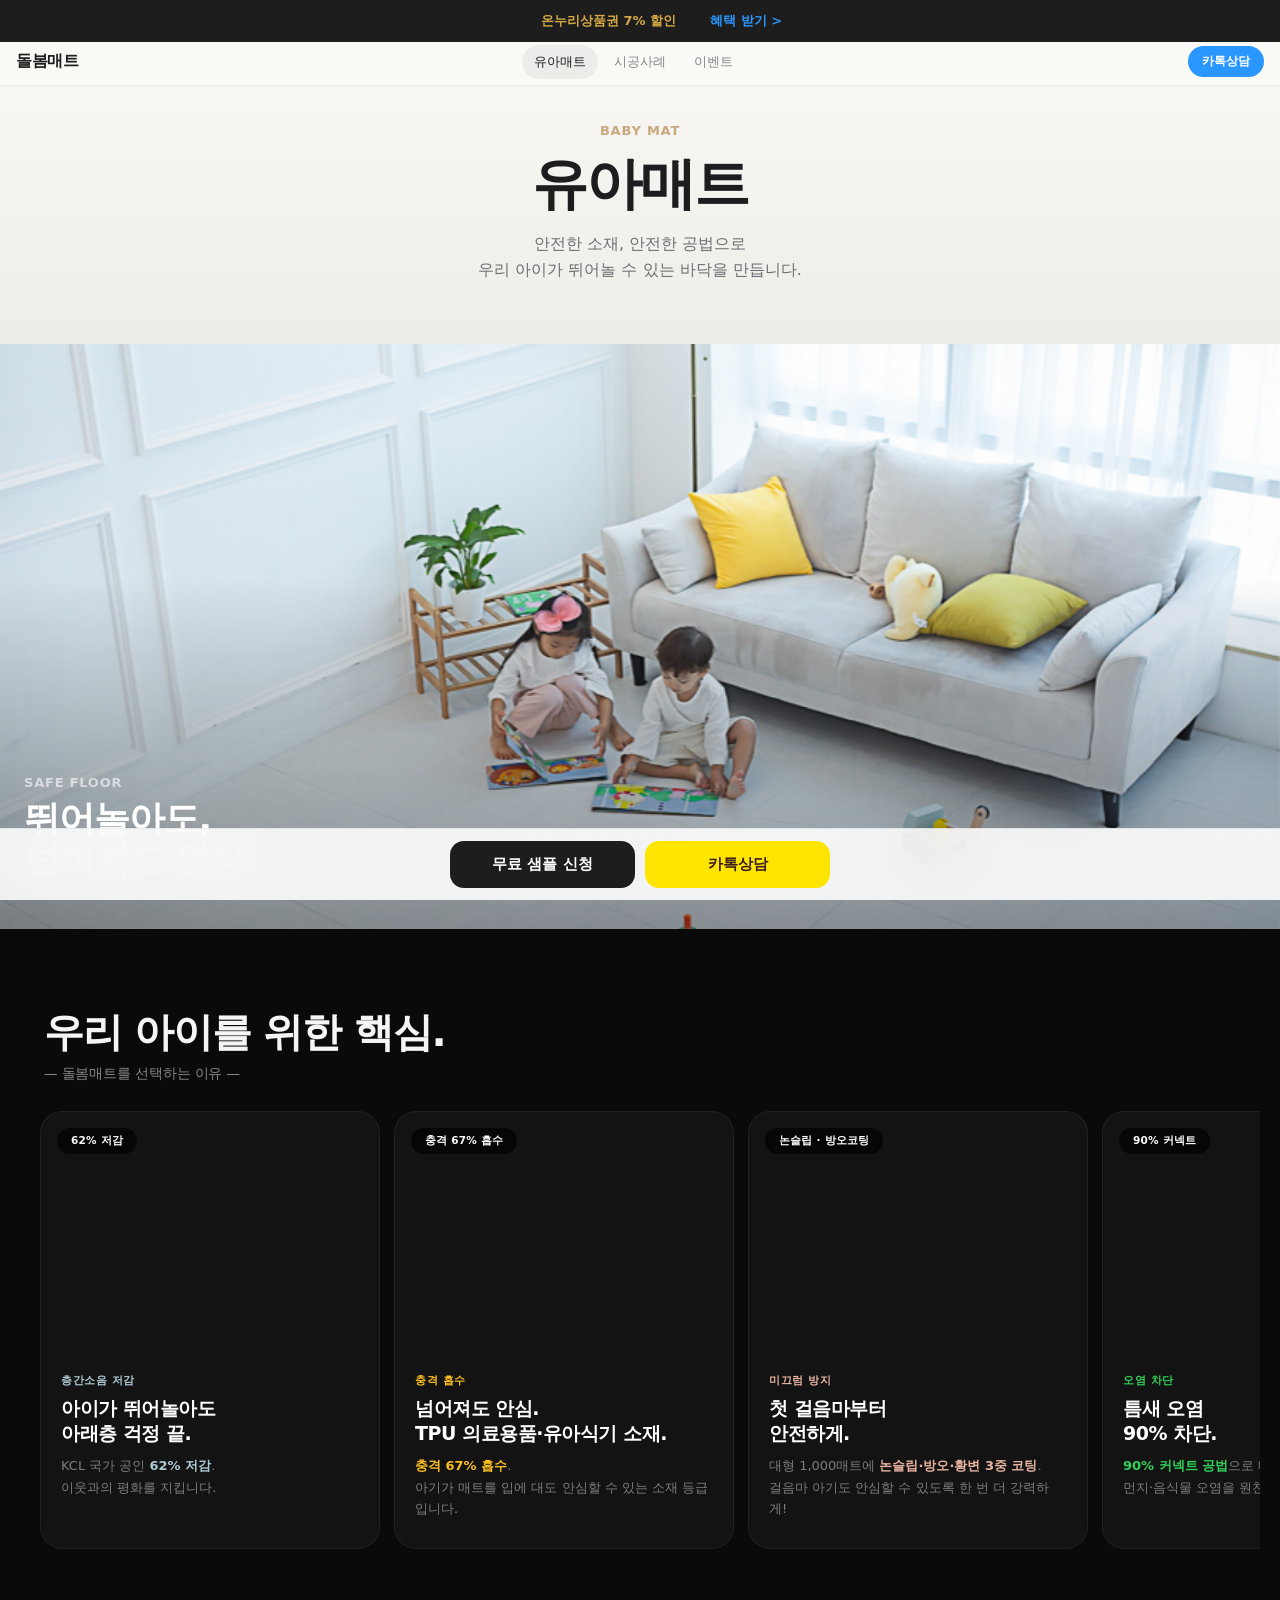
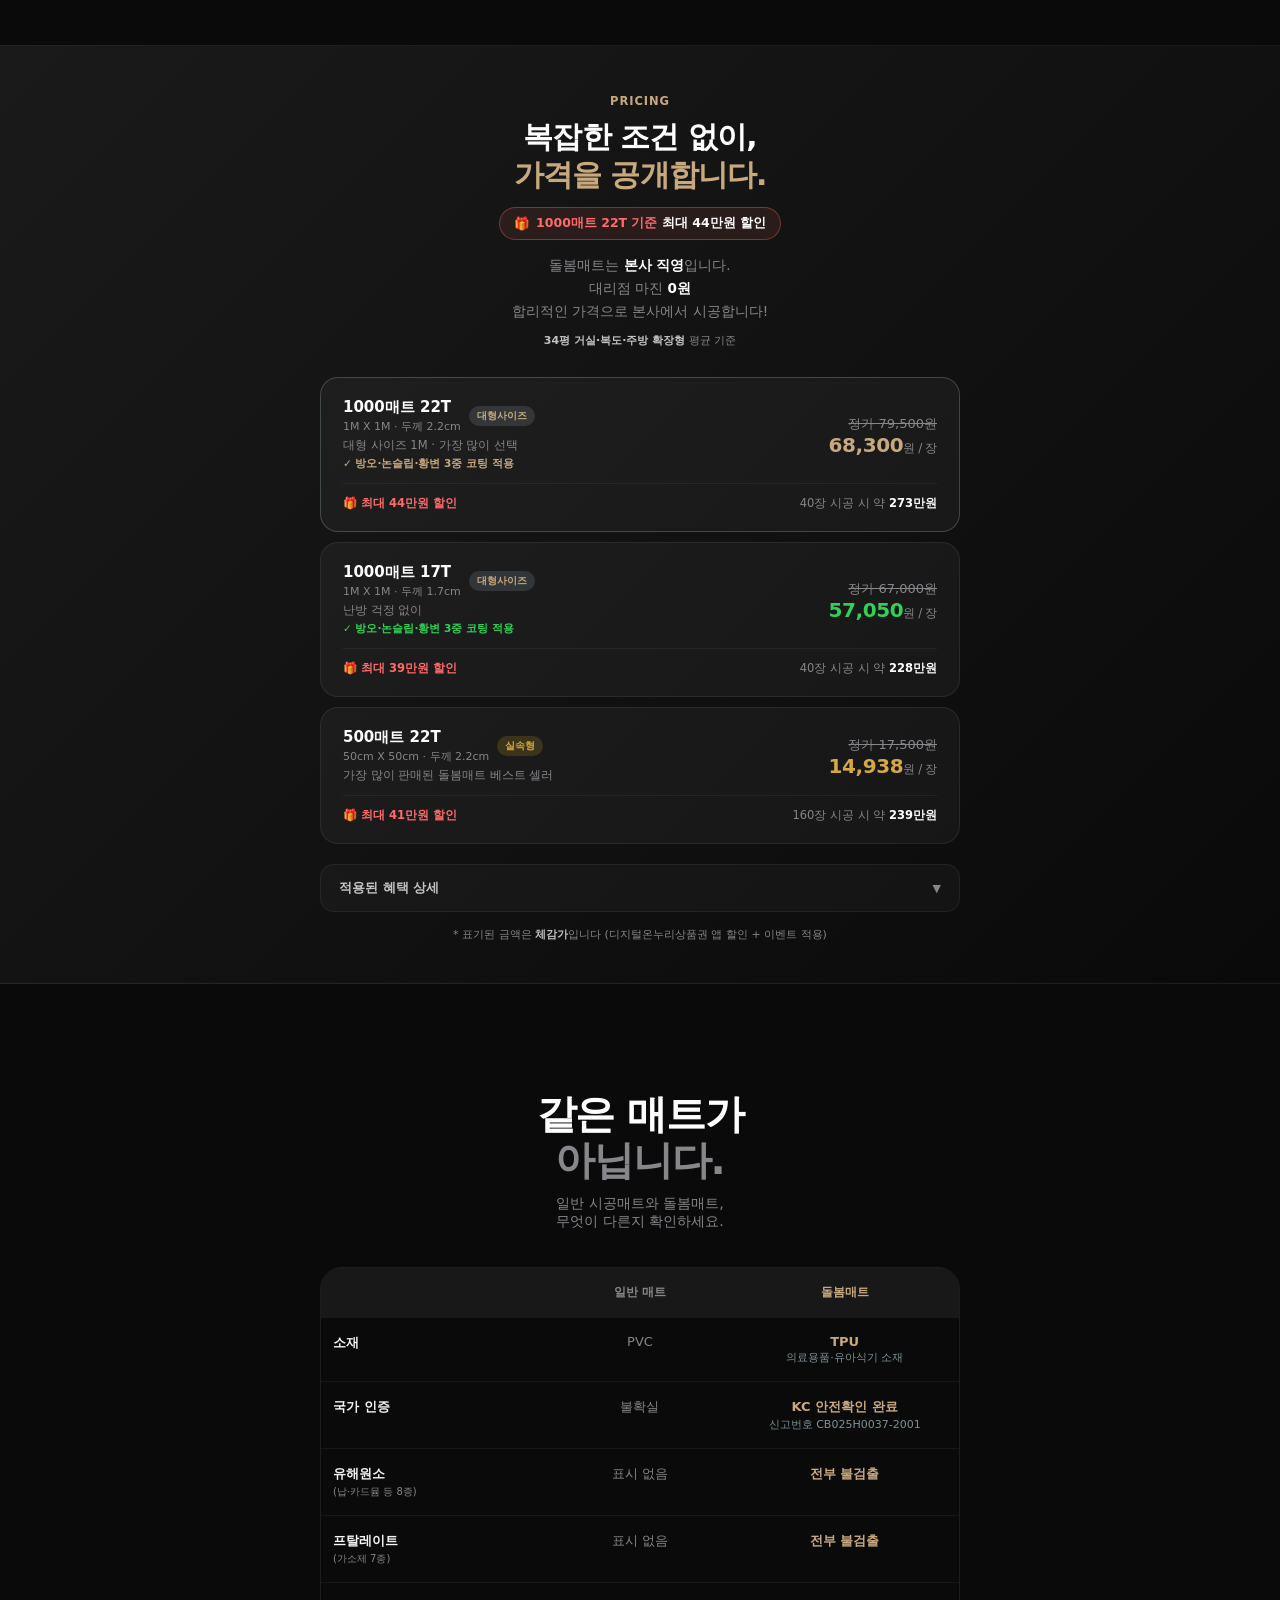
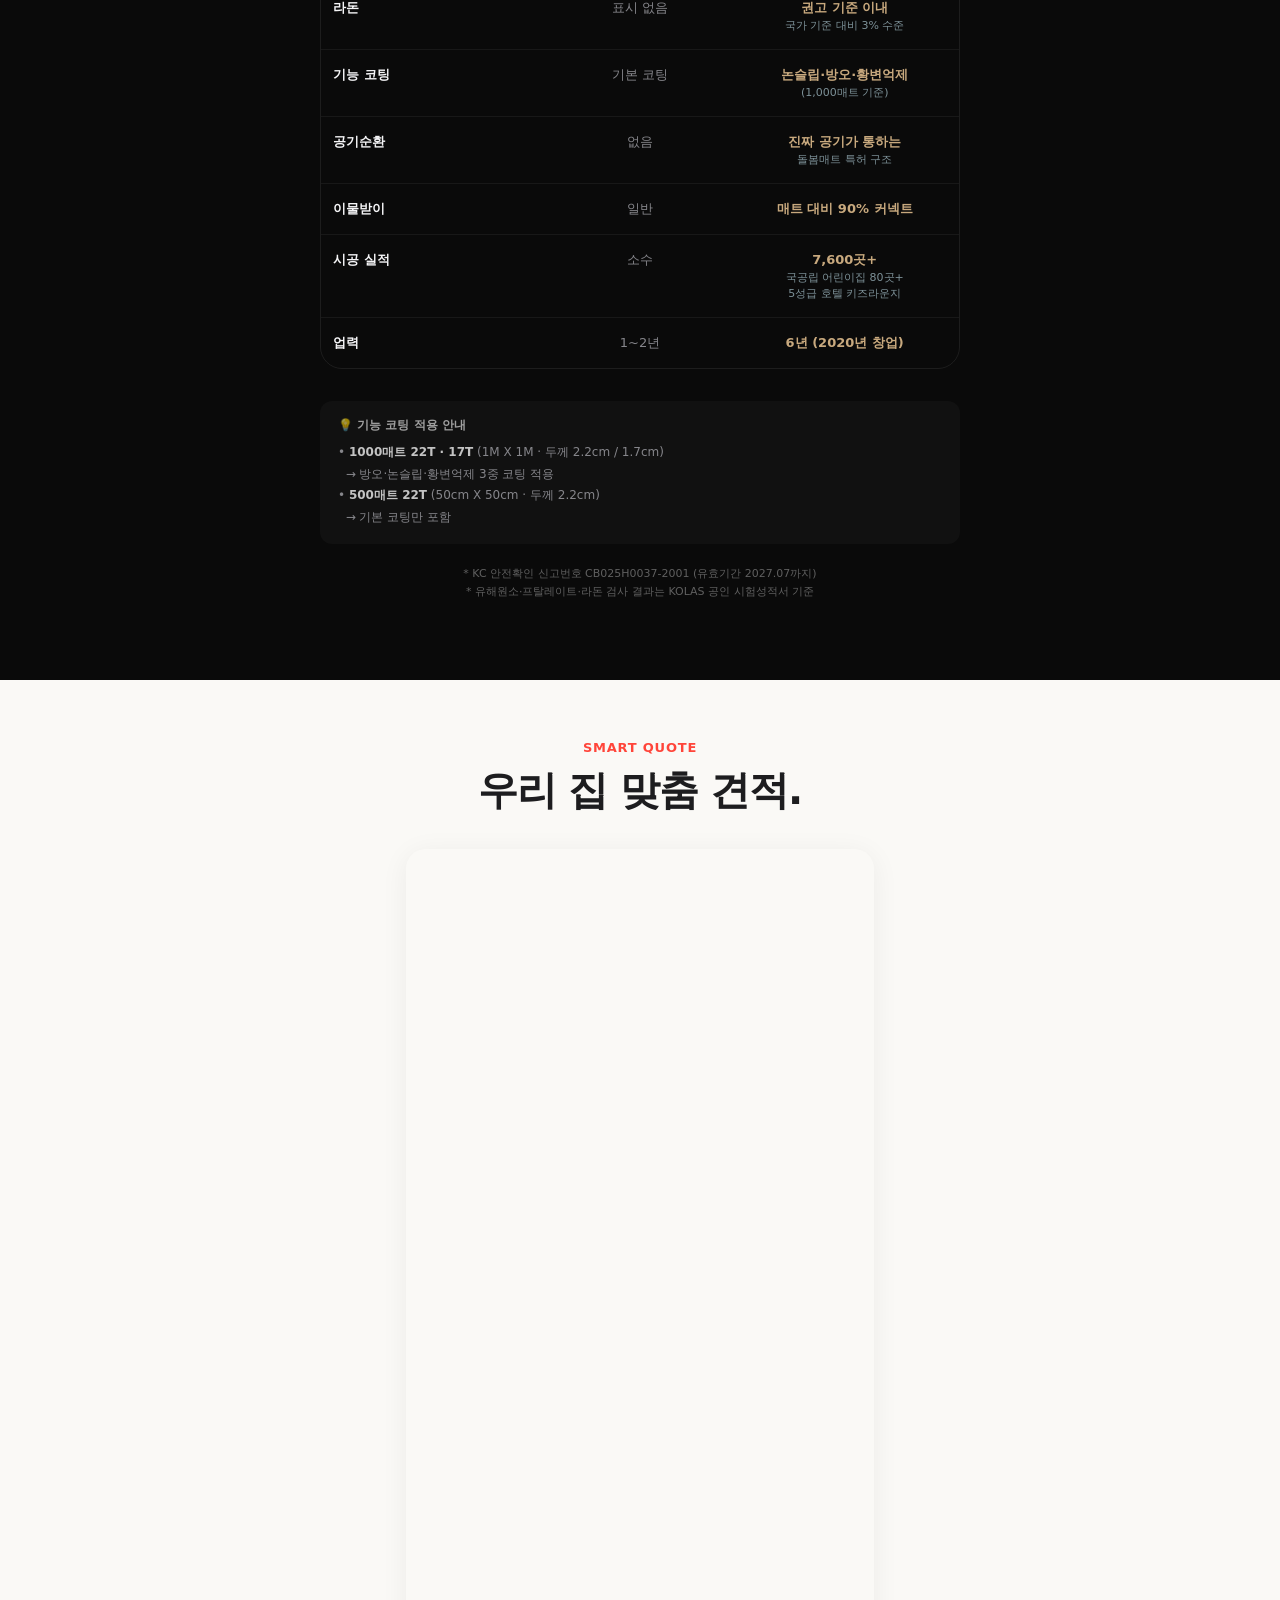
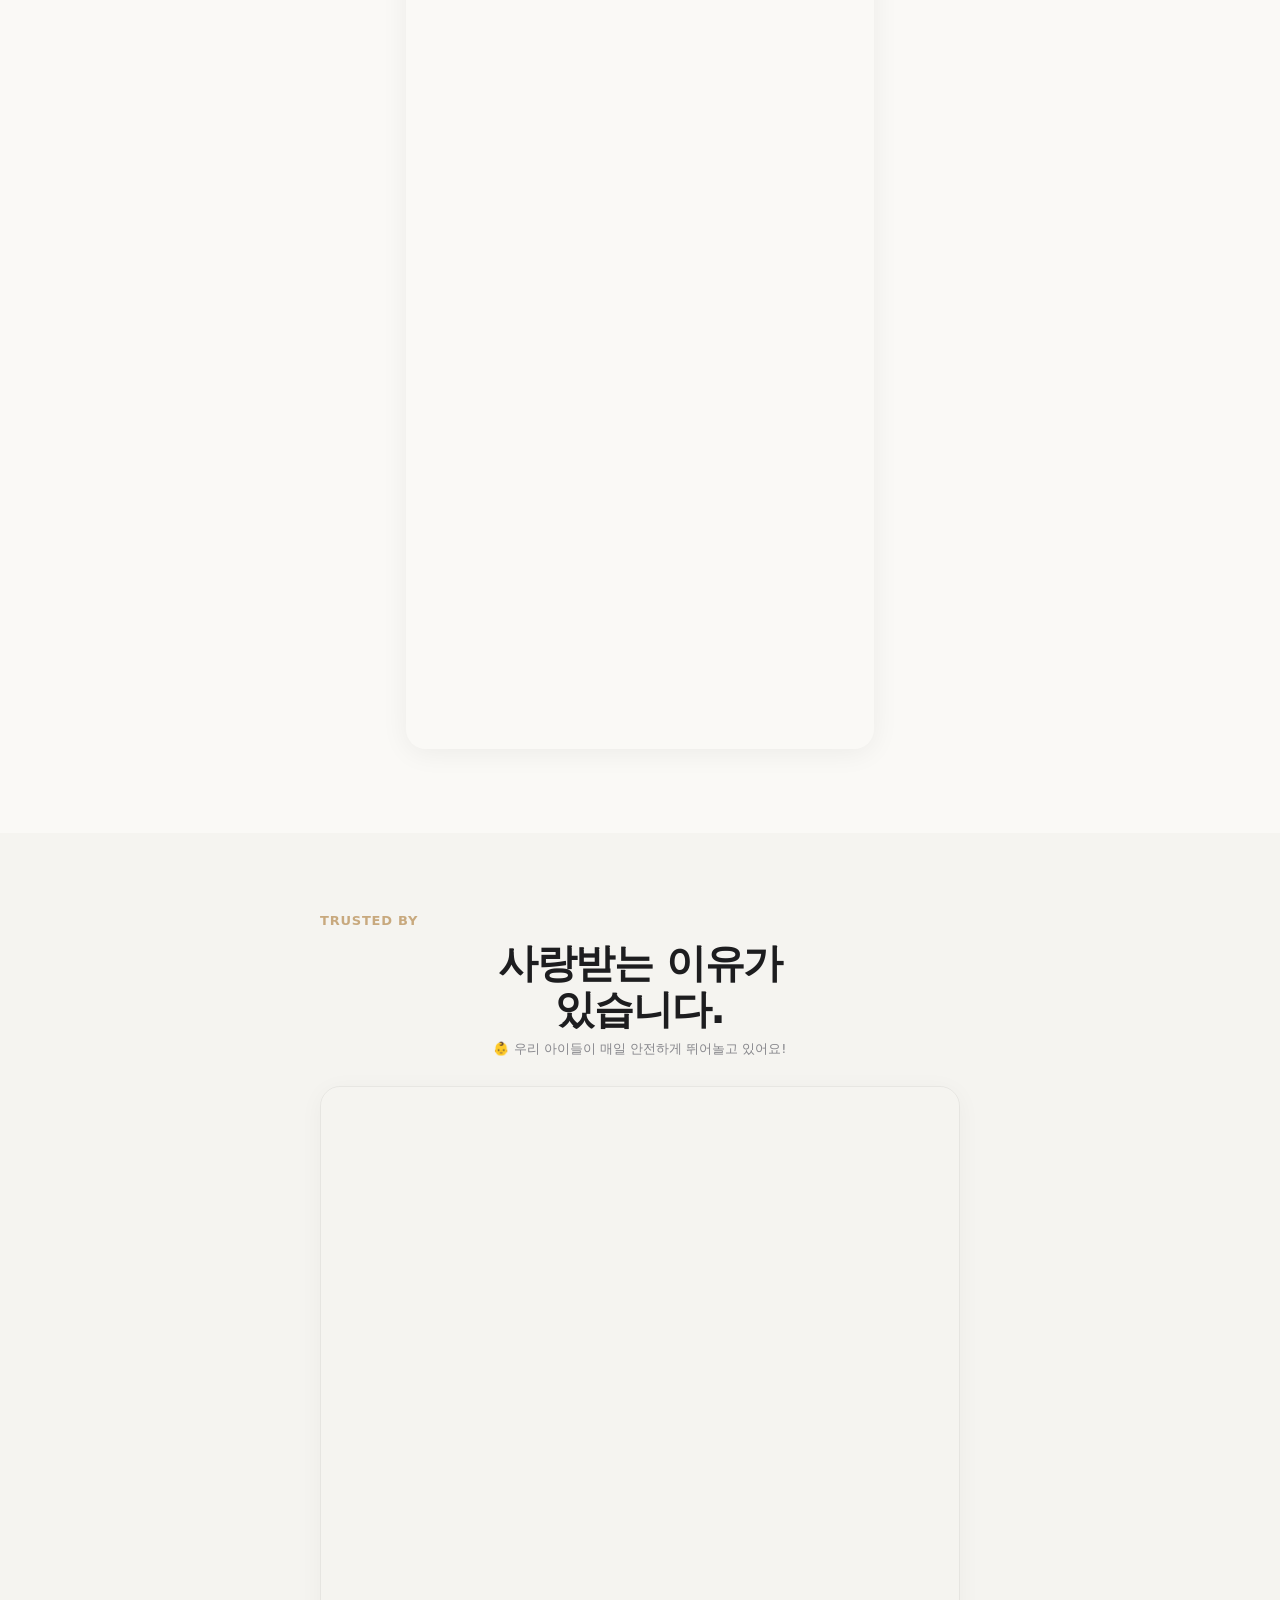
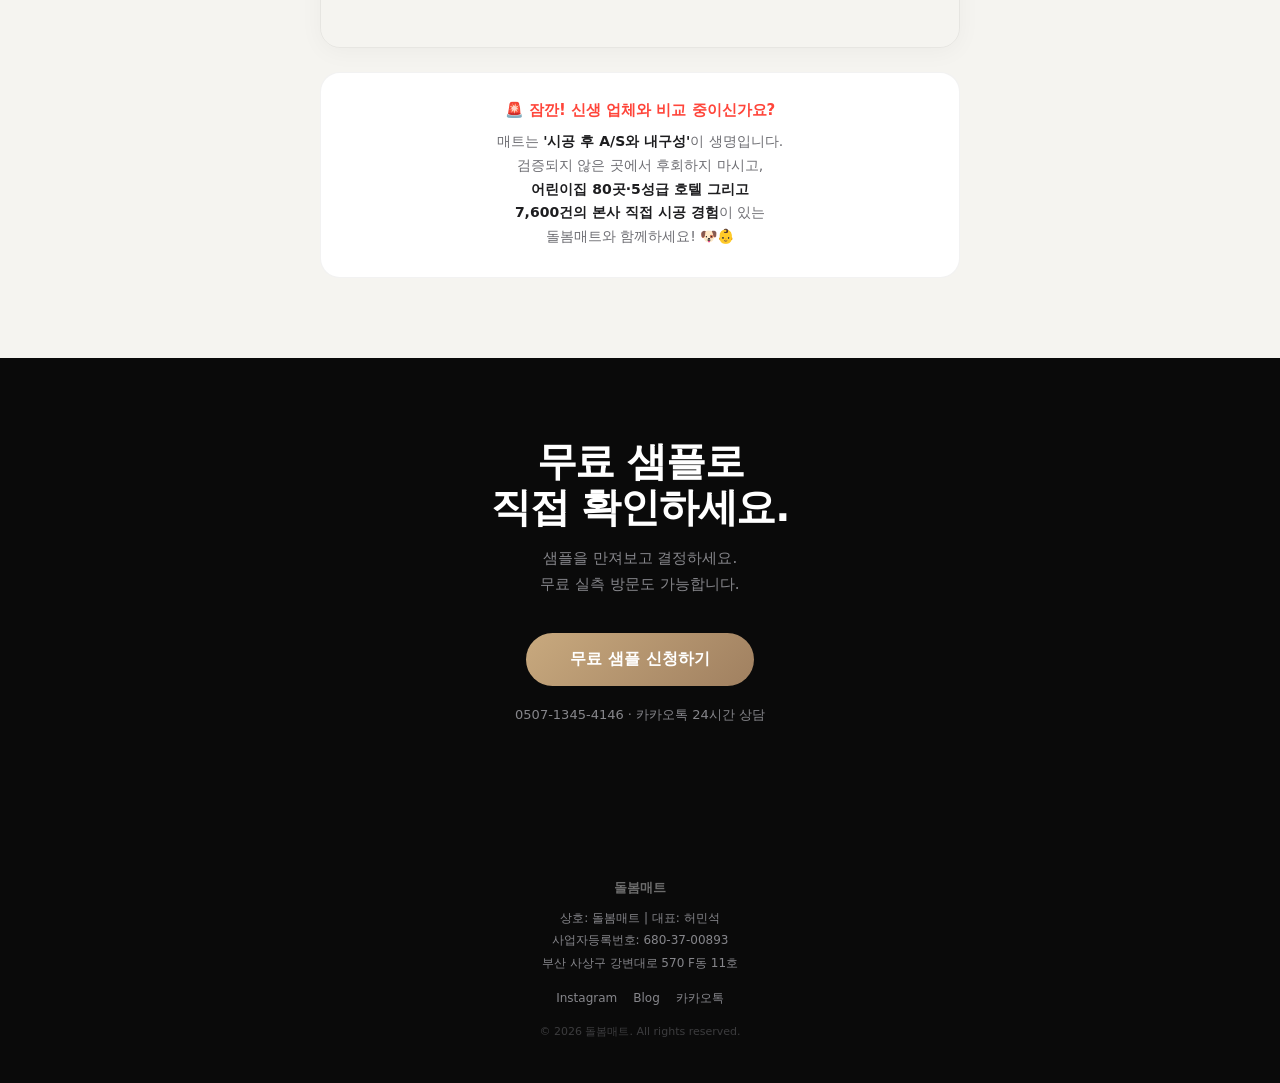
==== commit 362b5c88: "안내 팝업 내림 + 유아매트·이벤트 메뉴의 애견매트 링크 숨김" ====
--- a/baby-mat.html
+++ b/baby-mat.html
@@ -292,7 +292,7 @@
   <a href="index.html" class="brand">돌봄매트</a>
   <div class="nav-links">
     <a href="baby-mat.html" class="active">유아매트</a>
-    <a href="dog-mat.html">애견매트</a>
+    <!--PET-PAUSE <a href="dog-mat.html">애견매트</a> PET-PAUSE-->
     <a href="cases.html">시공사례</a>
     <a href="event.html">이벤트</a>
   </div>
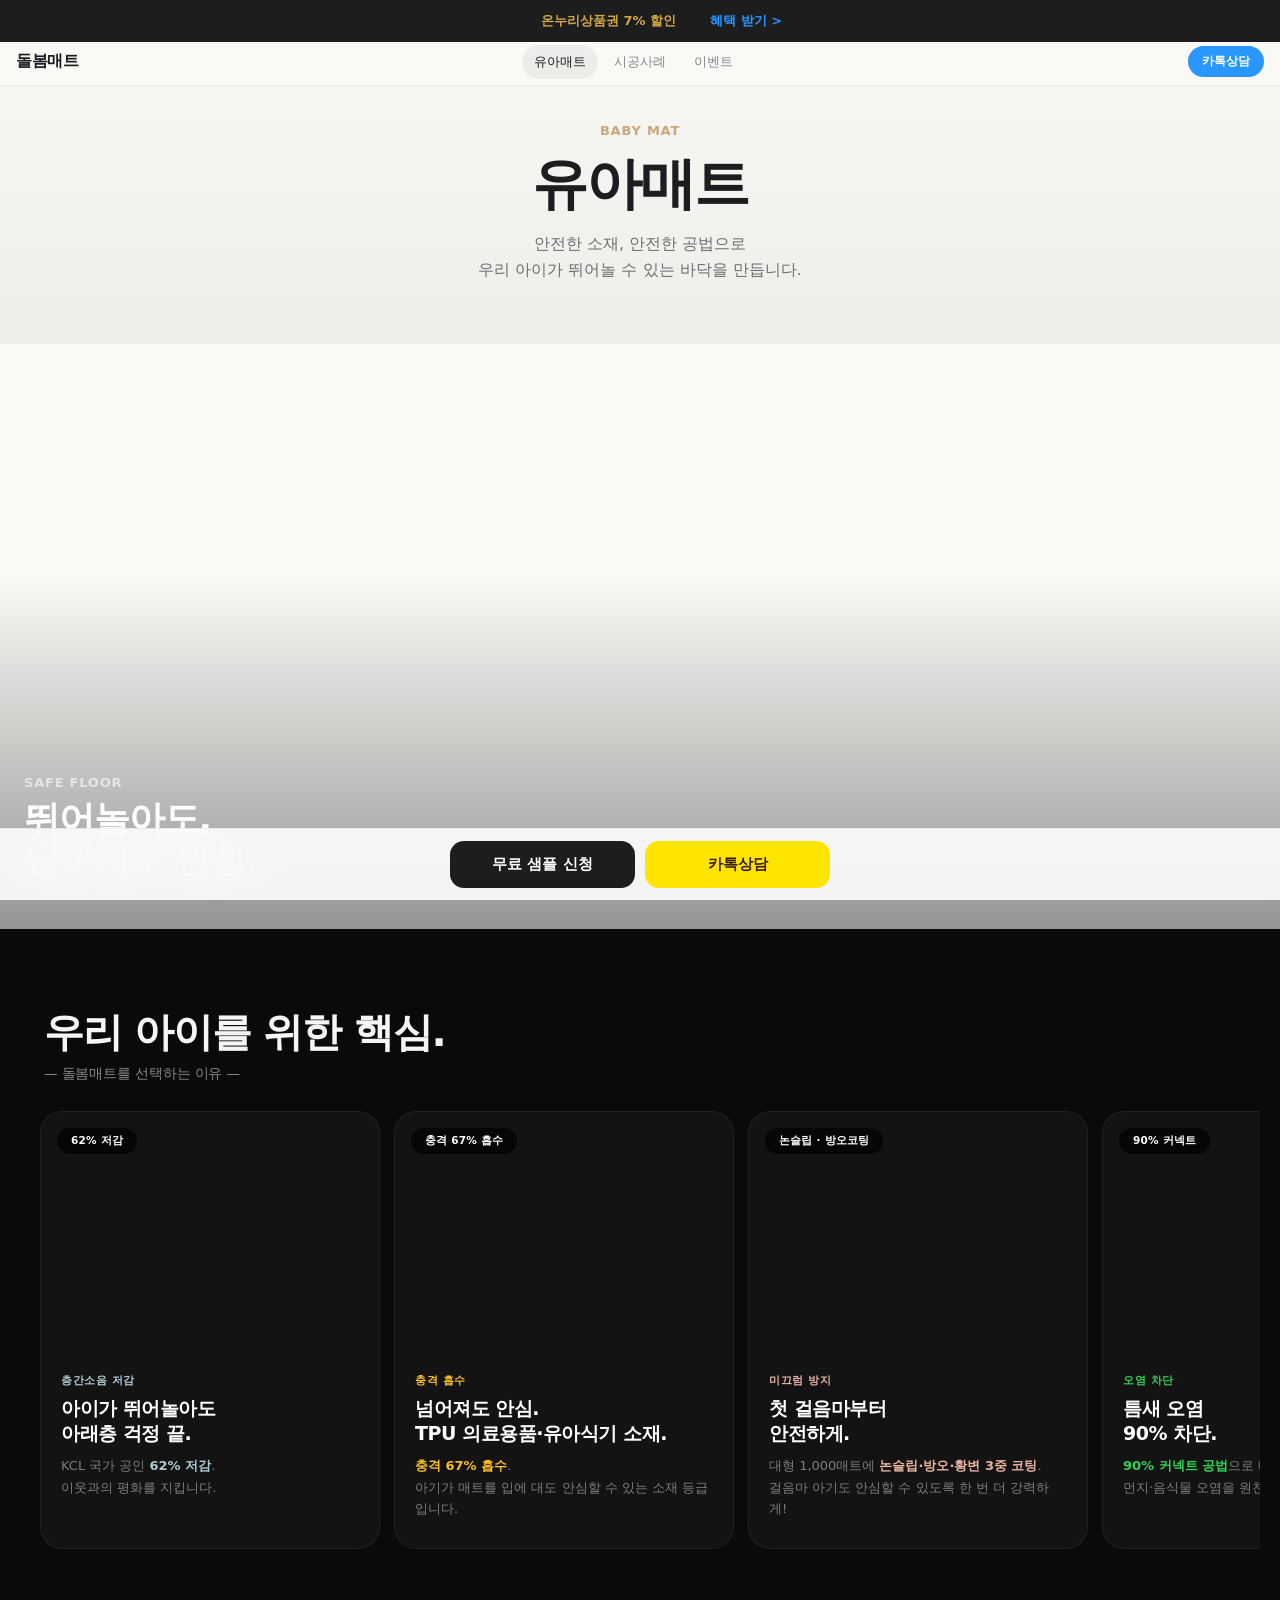
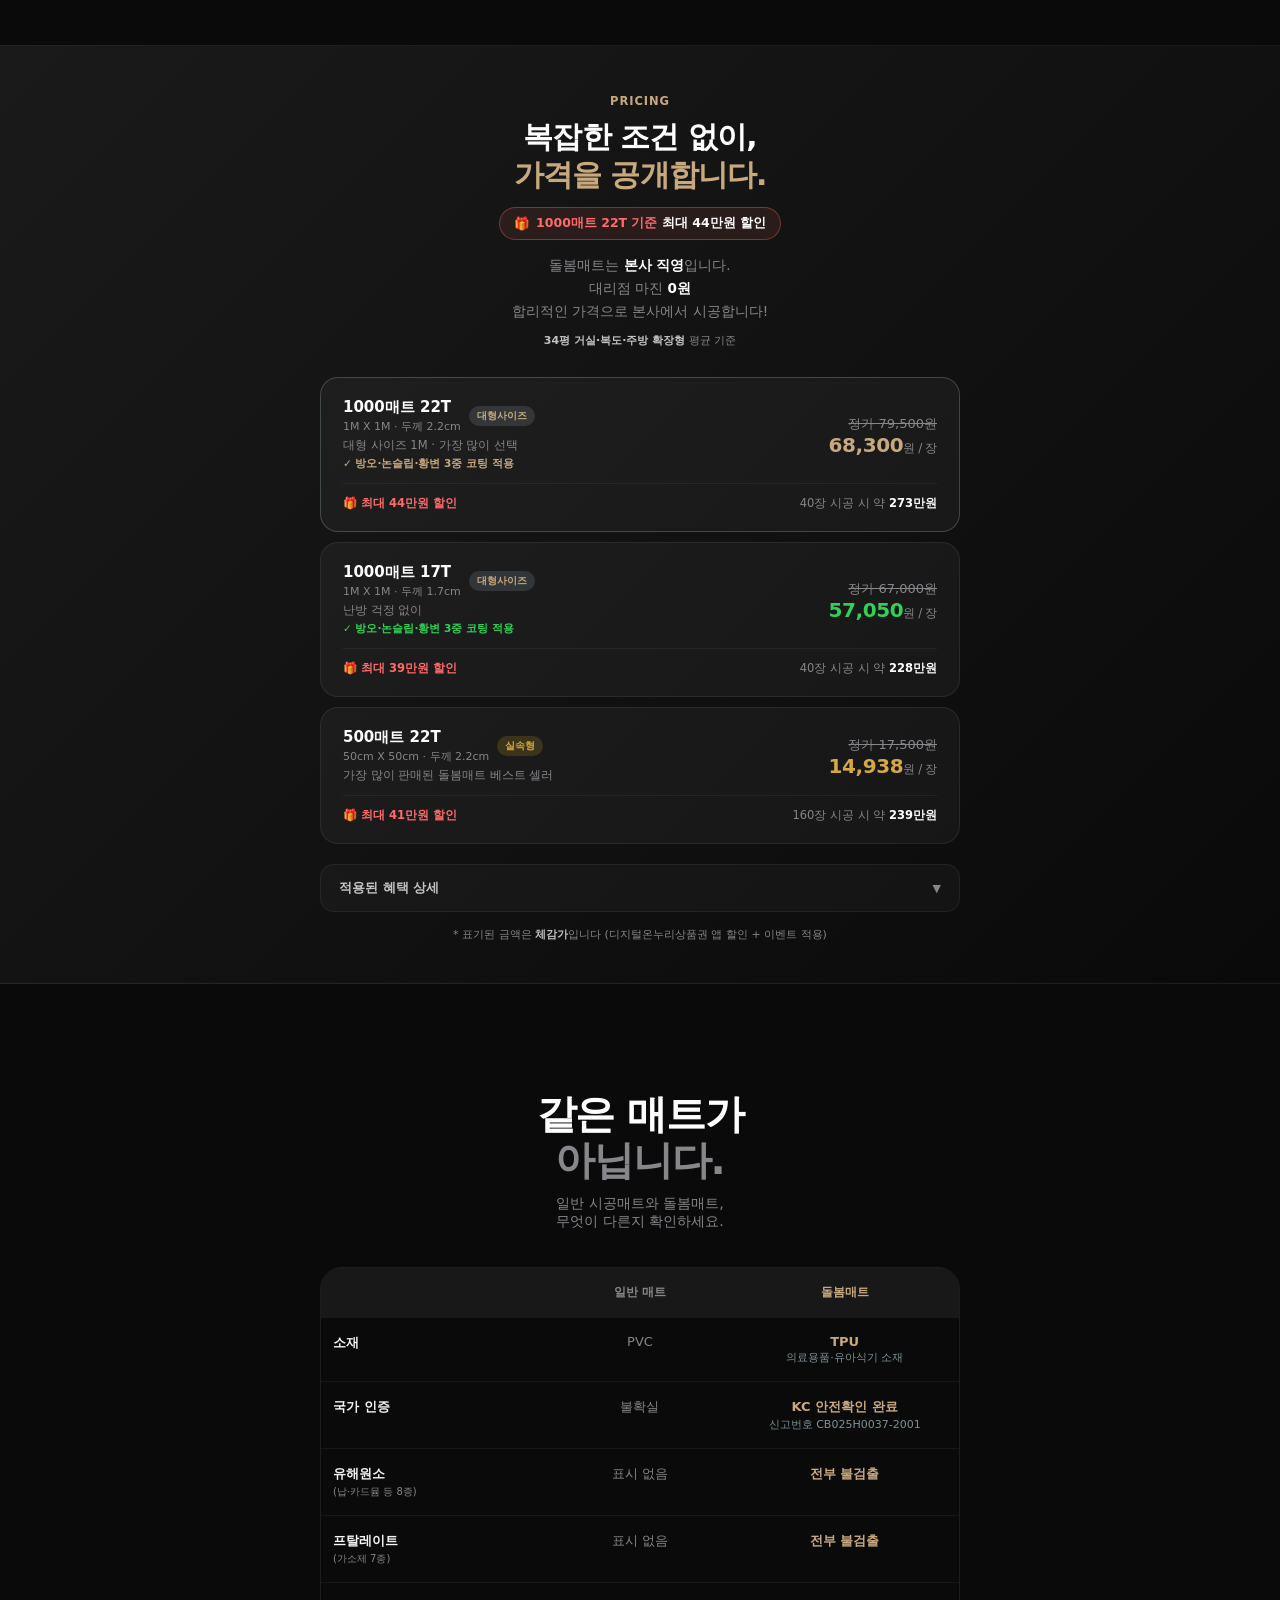
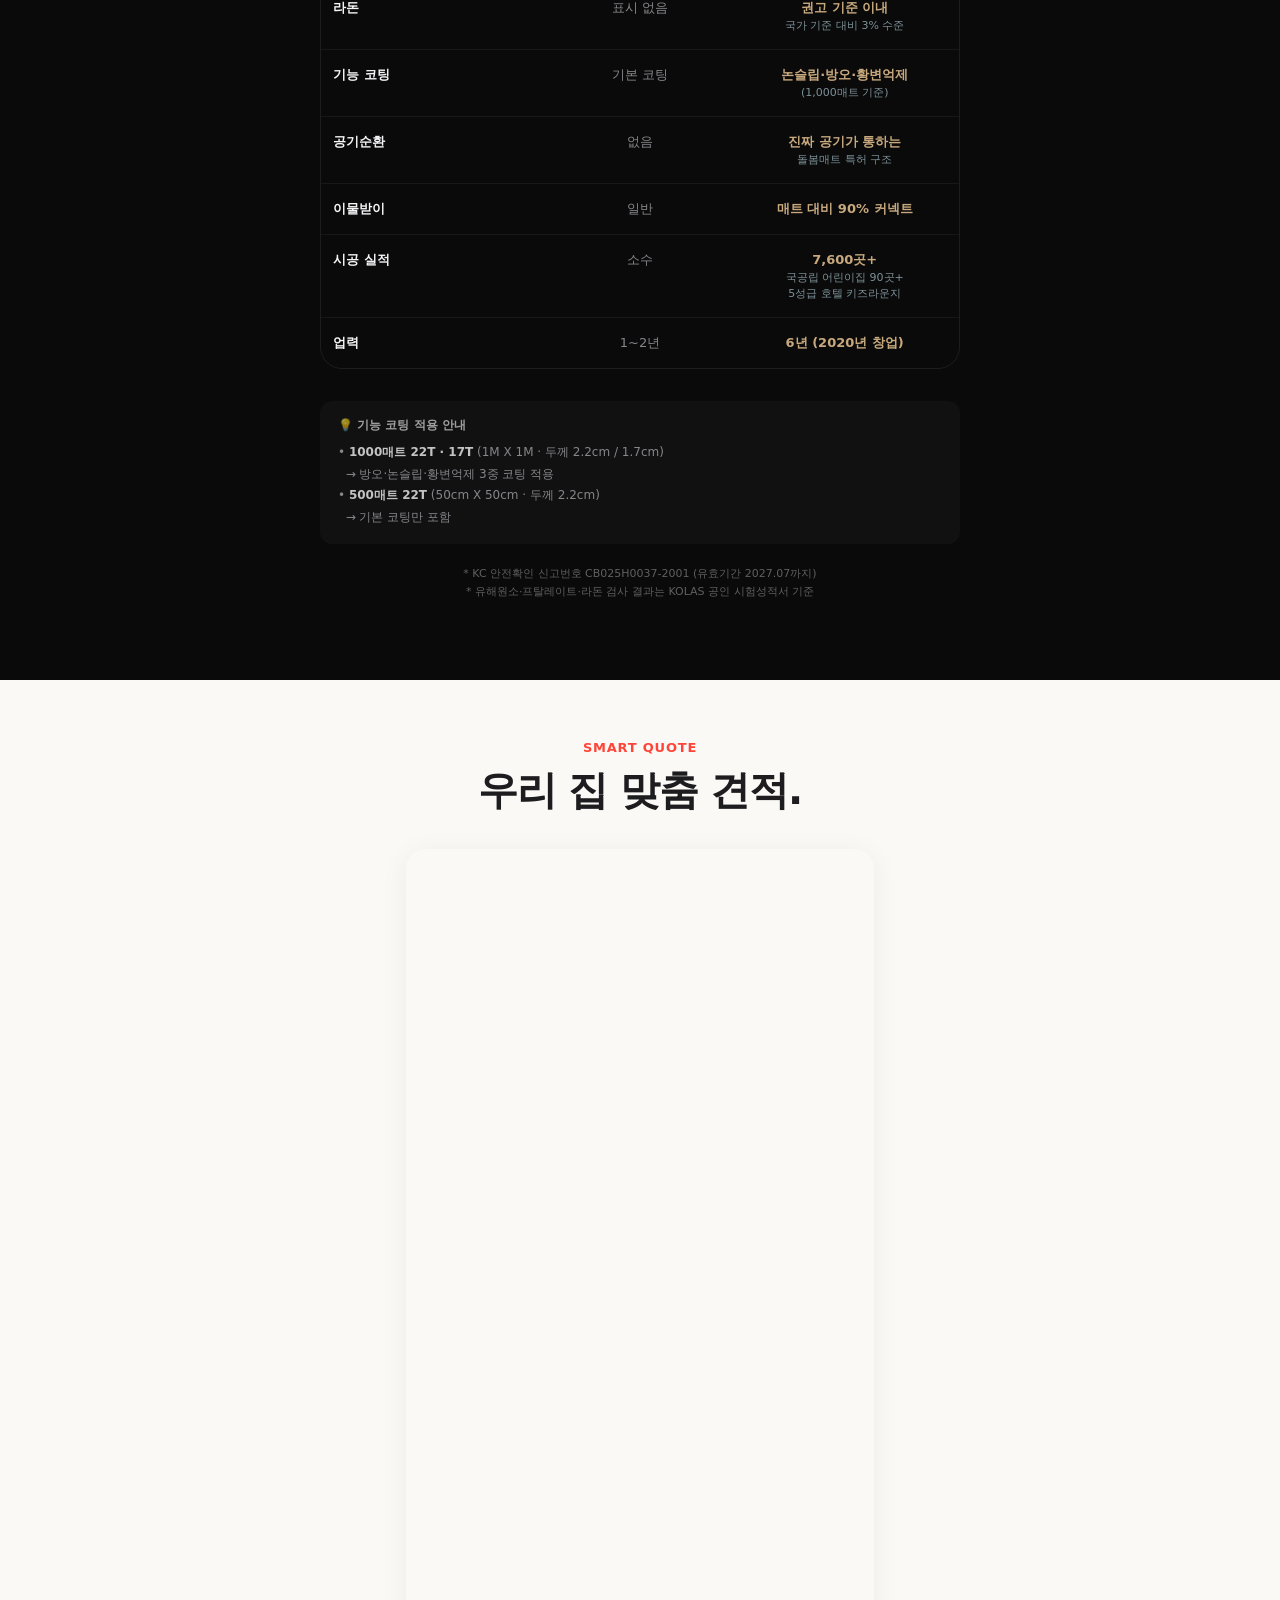
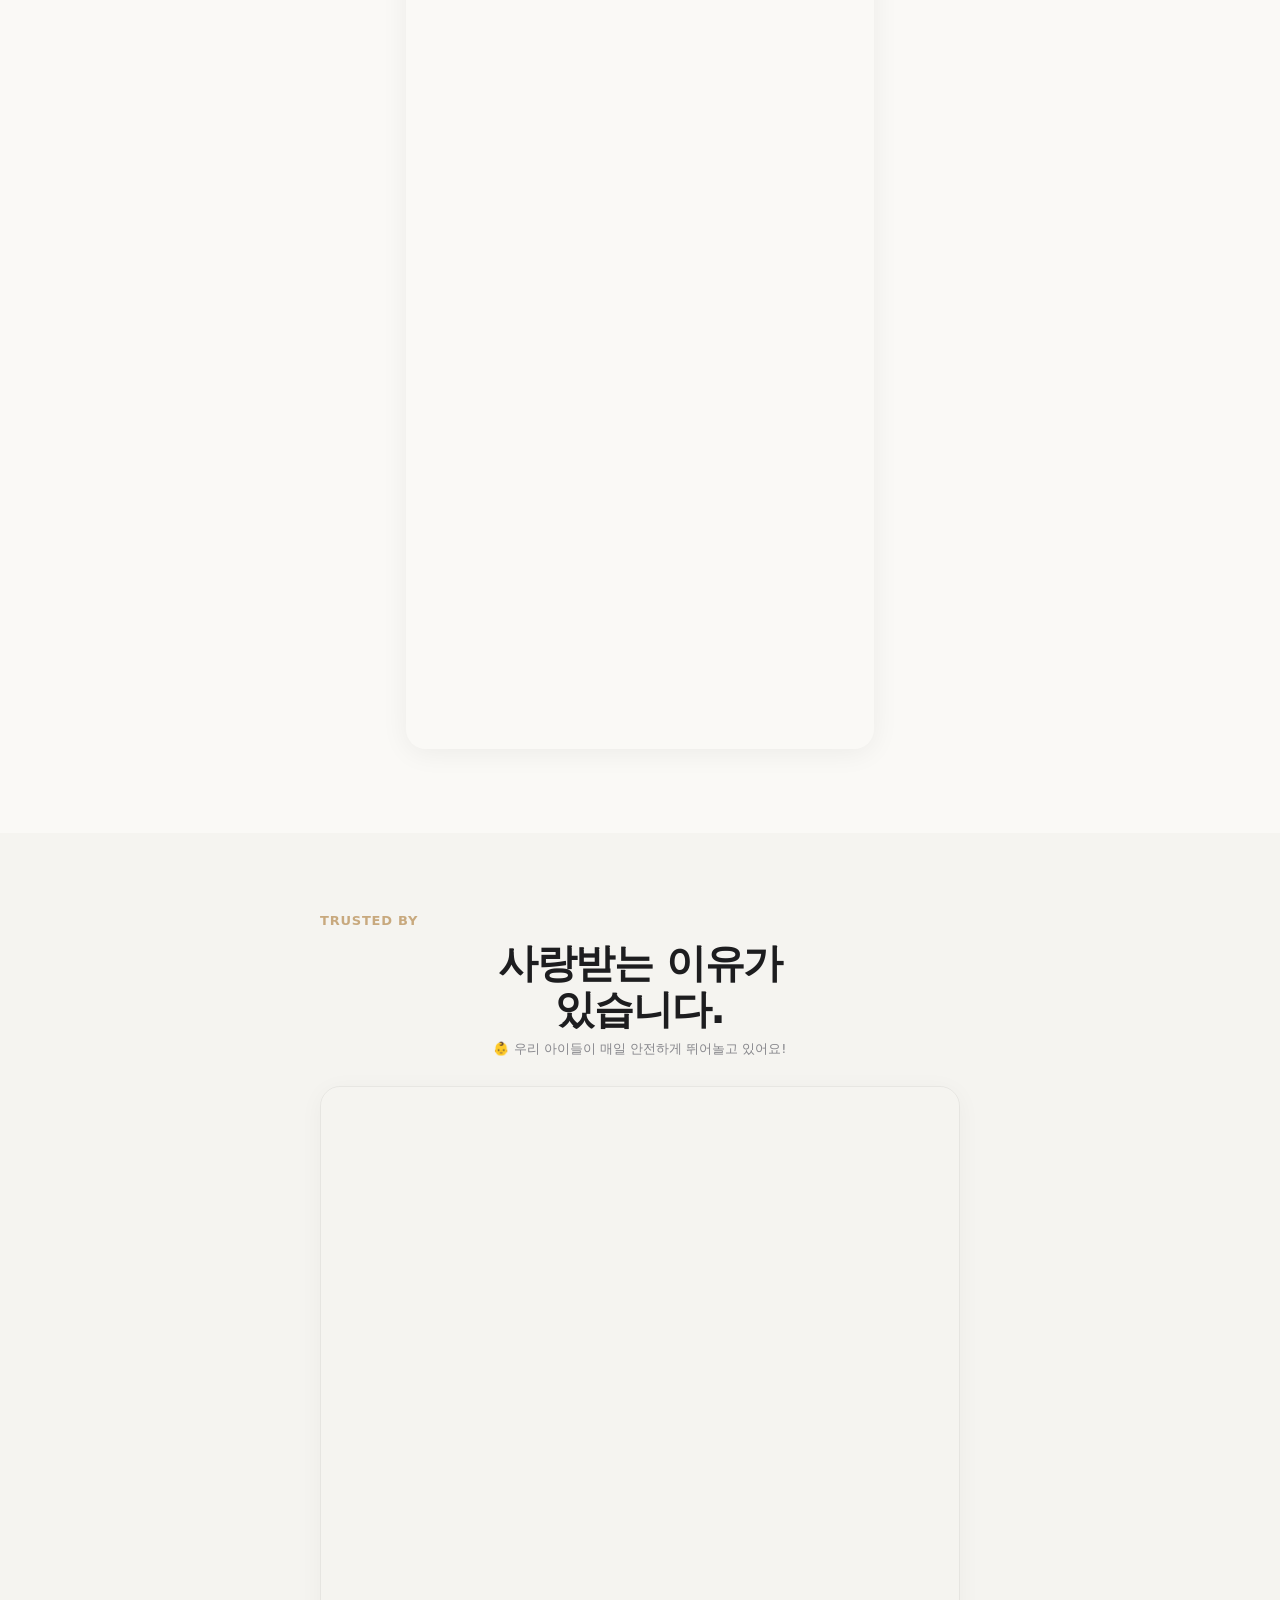
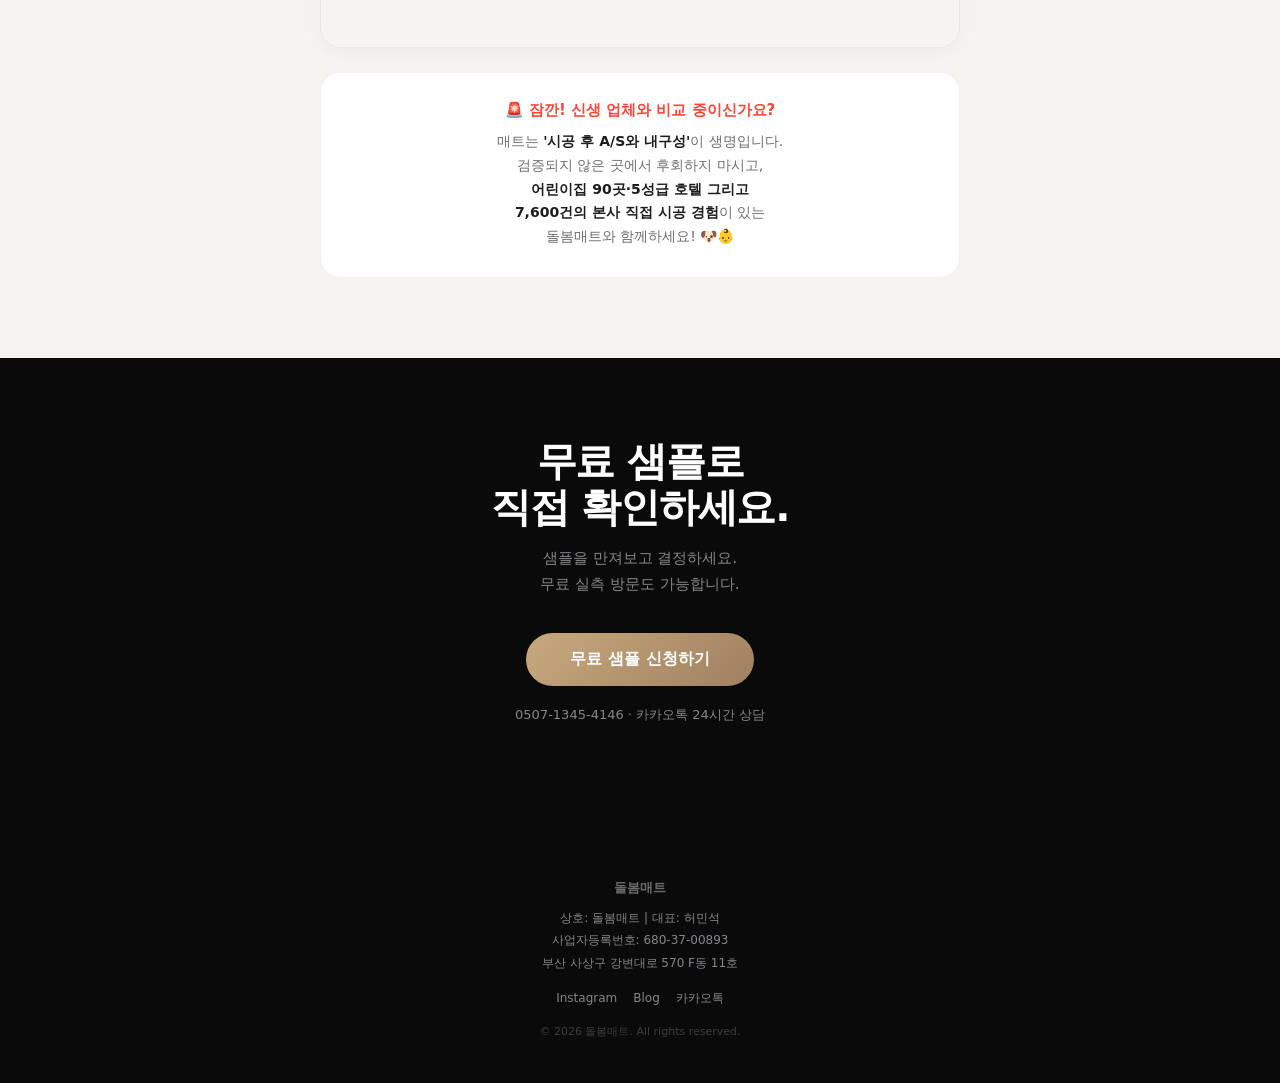
==== commit f602f5c2: "국공립 어린이집 90곳 반영, 샘플 1~2일" ====
--- a/baby-mat.html
+++ b/baby-mat.html
@@ -613,7 +613,7 @@
       <div style="display:grid;grid-template-columns:1fr 1fr 1fr;padding:16px 12px;border-top:1px solid rgba(255,255,255,0.06)">
         <p style="font-size:13px;color:var(--light);font-weight:600">시공 실적</p>
         <p style="font-size:13px;color:var(--muted);text-align:center">소수</p>
-        <p style="font-size:13px;color:var(--accent);text-align:center;font-weight:700">7,600곳+<br><span style="font-size:11px;color:rgba(174,203,212,0.7);font-weight:400">국공립 어린이집 80곳+<br>5성급 호텔 키즈라운지</span></p>
+        <p style="font-size:13px;color:var(--accent);text-align:center;font-weight:700">7,600곳+<br><span style="font-size:11px;color:rgba(174,203,212,0.7);font-weight:400">국공립 어린이집 90곳+<br>5성급 호텔 키즈라운지</span></p>
       </div>
       <div style="display:grid;grid-template-columns:1fr 1fr 1fr;padding:16px 12px;border-top:1px solid rgba(255,255,255,0.06)">
         <p style="font-size:13px;color:var(--light);font-weight:600">업력</p>
@@ -887,7 +887,7 @@
     <!-- 경쟁 차별화 메시지 -->
     <div style="background:#fff;border-radius:20px;padding:28px 22px;border:1px solid rgba(0,0,0,0.05)">
       <p style="font-size:15px;font-weight:700;color:var(--red);margin-bottom:10px;text-align:center">🚨 잠깐! 신생 업체와 비교 중이신가요?</p>
-      <p style="font-size:14px;color:var(--soft);line-height:1.7;text-align:center">매트는 <strong style="color:var(--text)">'시공 후 A/S와 내구성'</strong>이 생명입니다.<br>검증되지 않은 곳에서 후회하지 마시고,<br><strong style="color:var(--text)">어린이집 80곳·5성급 호텔 그리고<br>7,600건의 본사 직접 시공 경험</strong>이 있는<br>돌봄매트와 함께하세요! 🐶👶</p>
+      <p style="font-size:14px;color:var(--soft);line-height:1.7;text-align:center">매트는 <strong style="color:var(--text)">'시공 후 A/S와 내구성'</strong>이 생명입니다.<br>검증되지 않은 곳에서 후회하지 마시고,<br><strong style="color:var(--text)">어린이집 90곳·5성급 호텔 그리고<br>7,600건의 본사 직접 시공 경험</strong>이 있는<br>돌봄매트와 함께하세요! 🐶👶</p>
     </div>
   </div>
 </section>
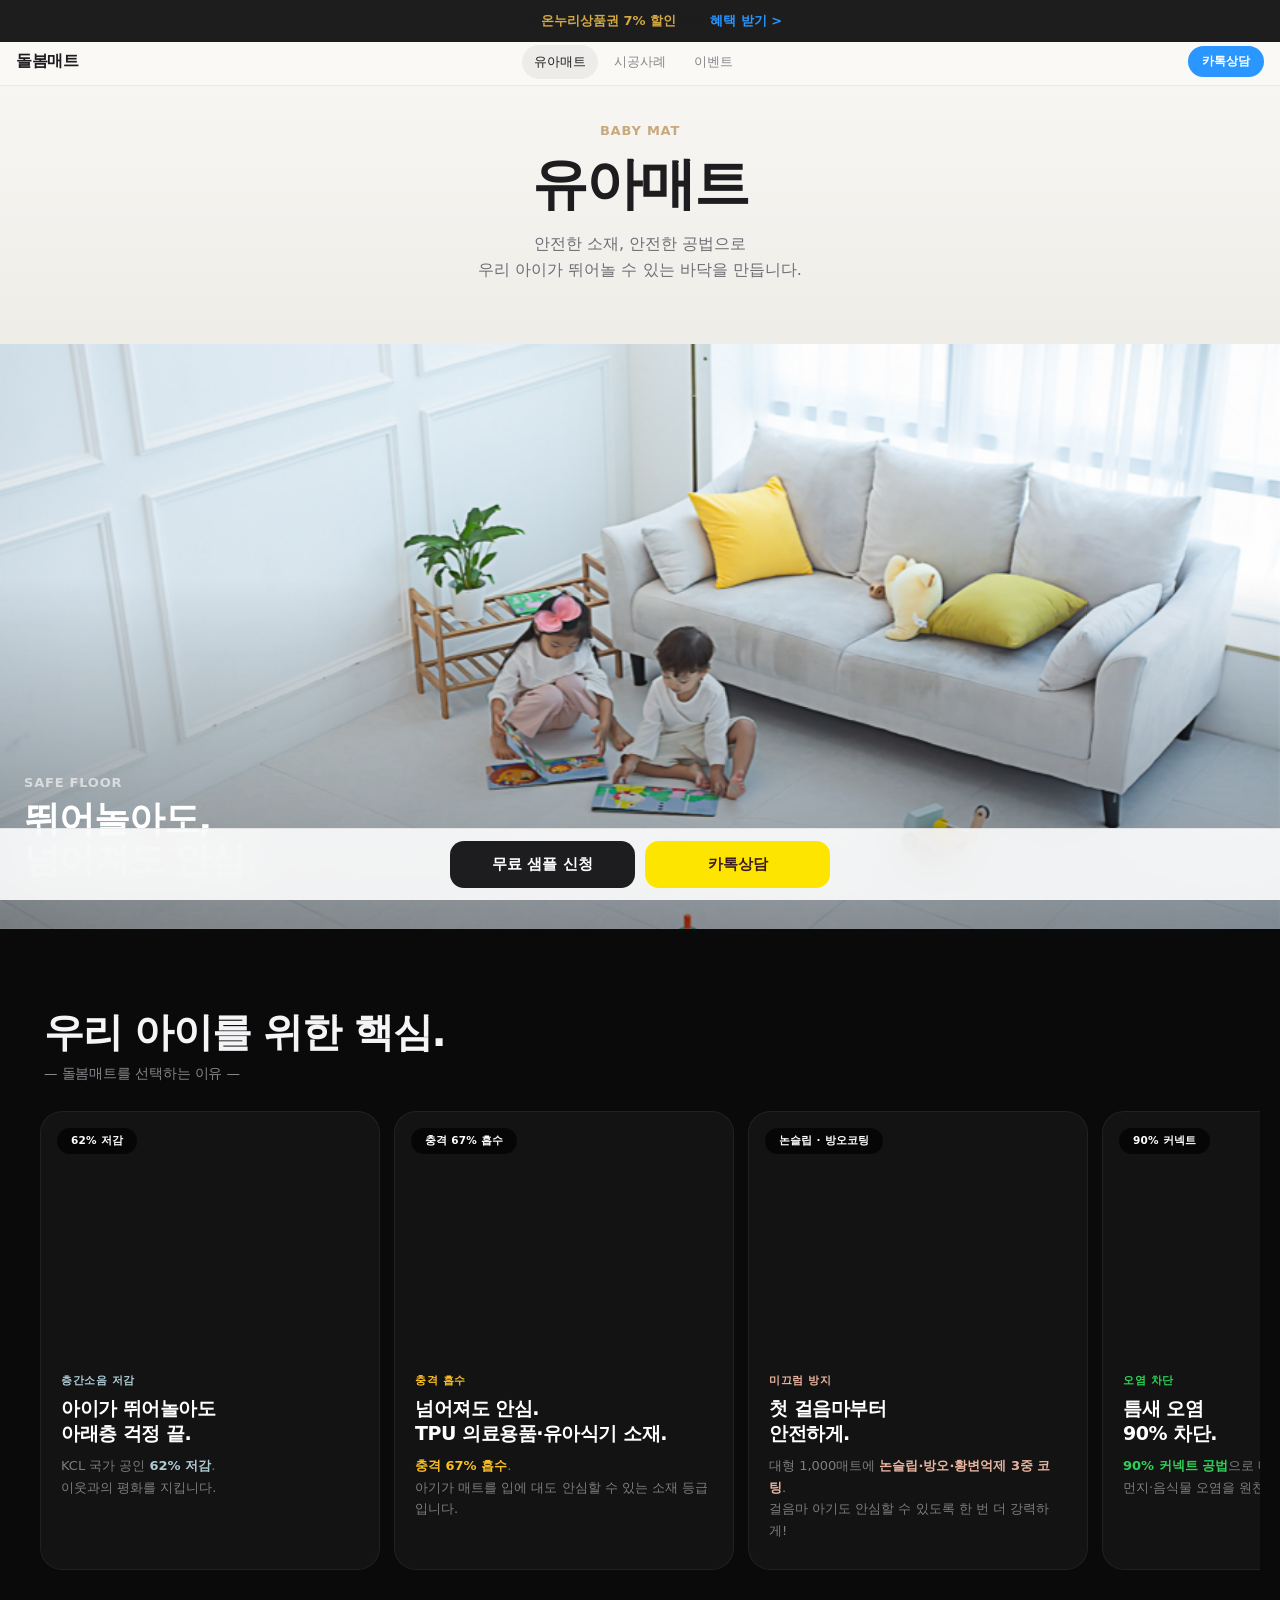
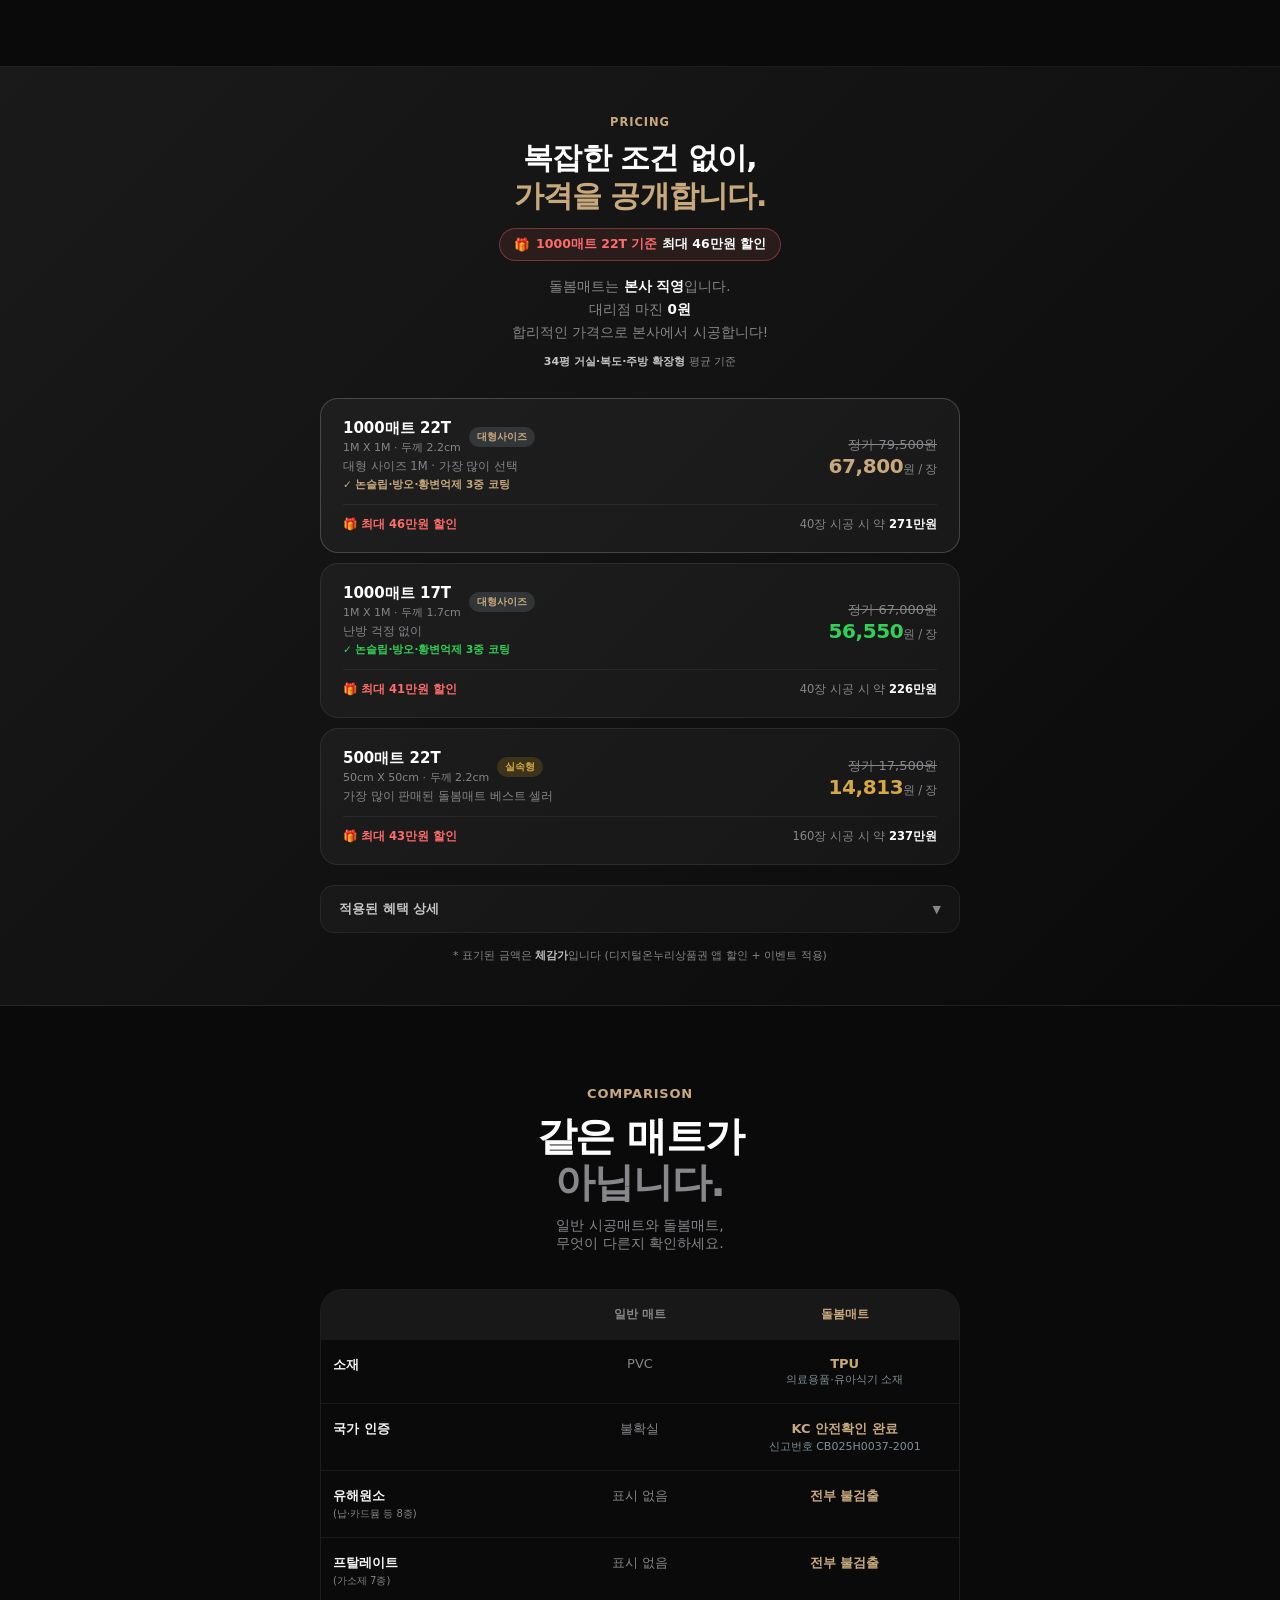
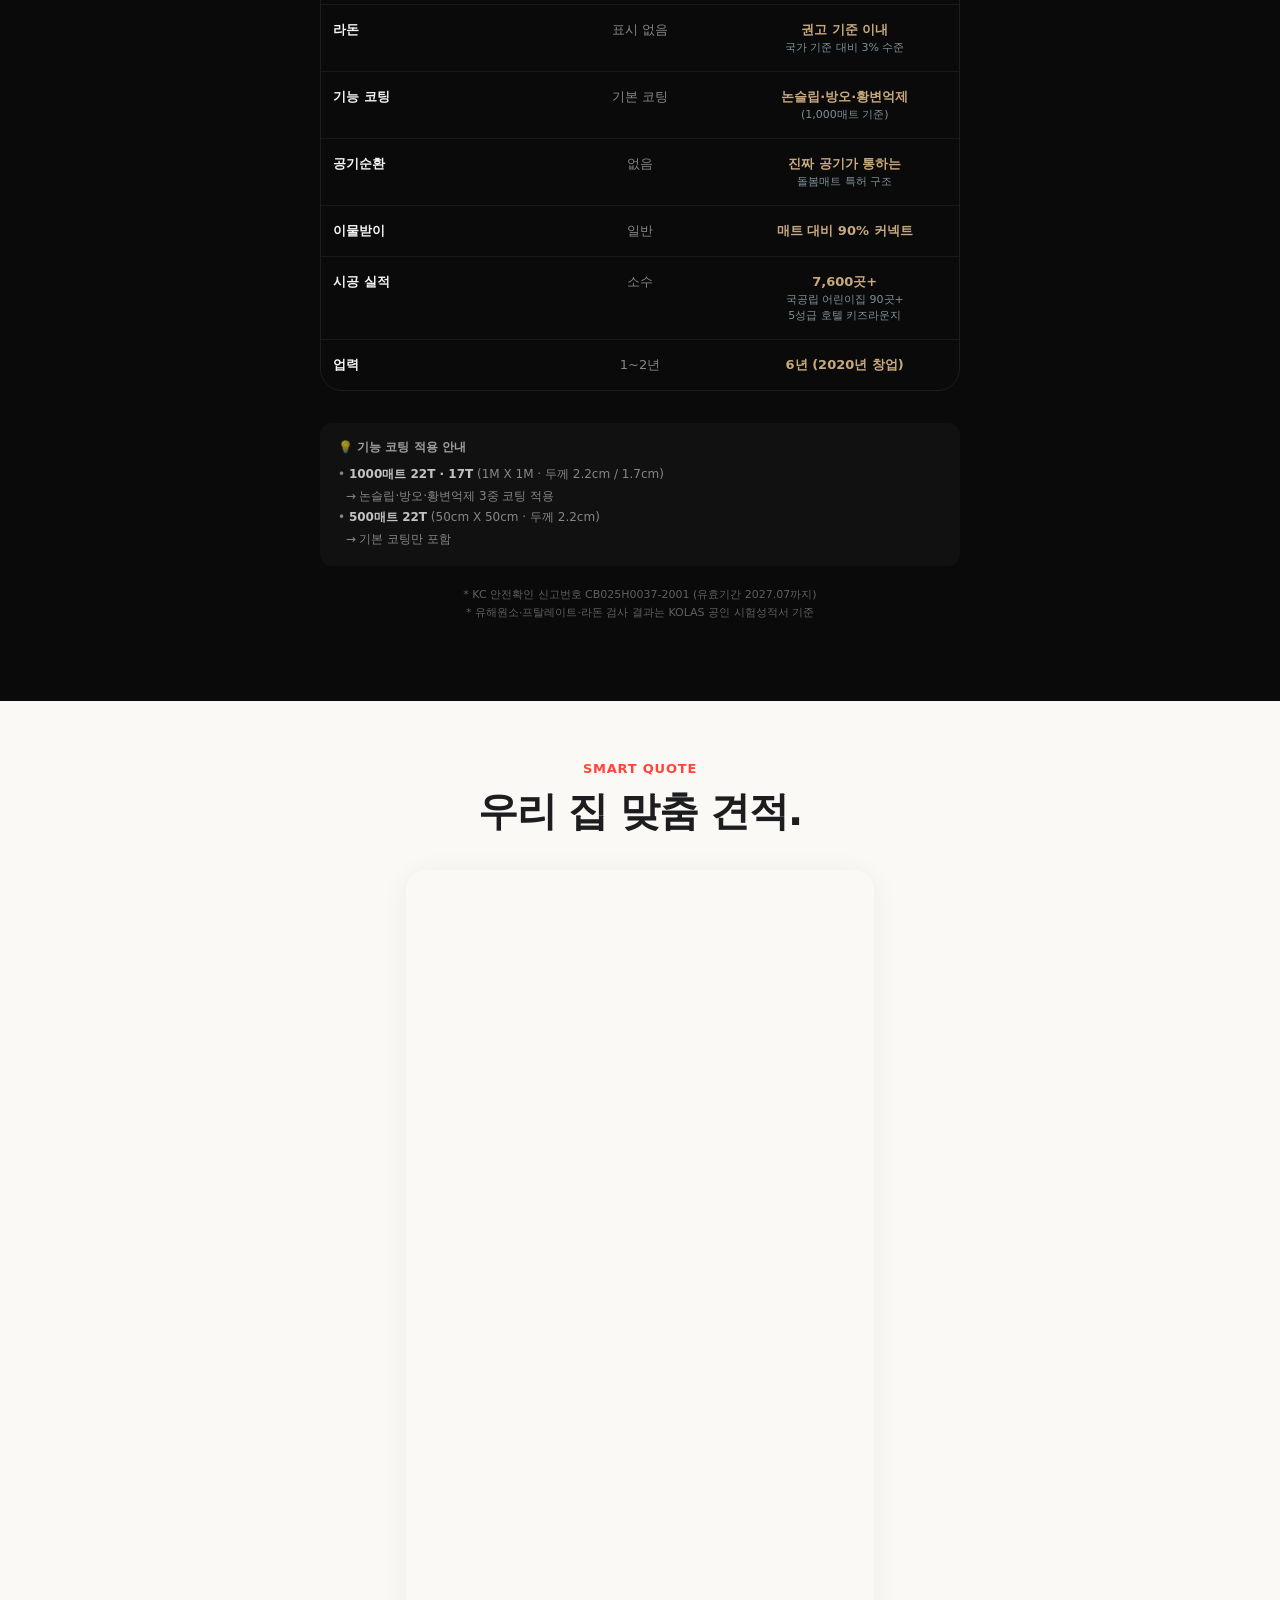
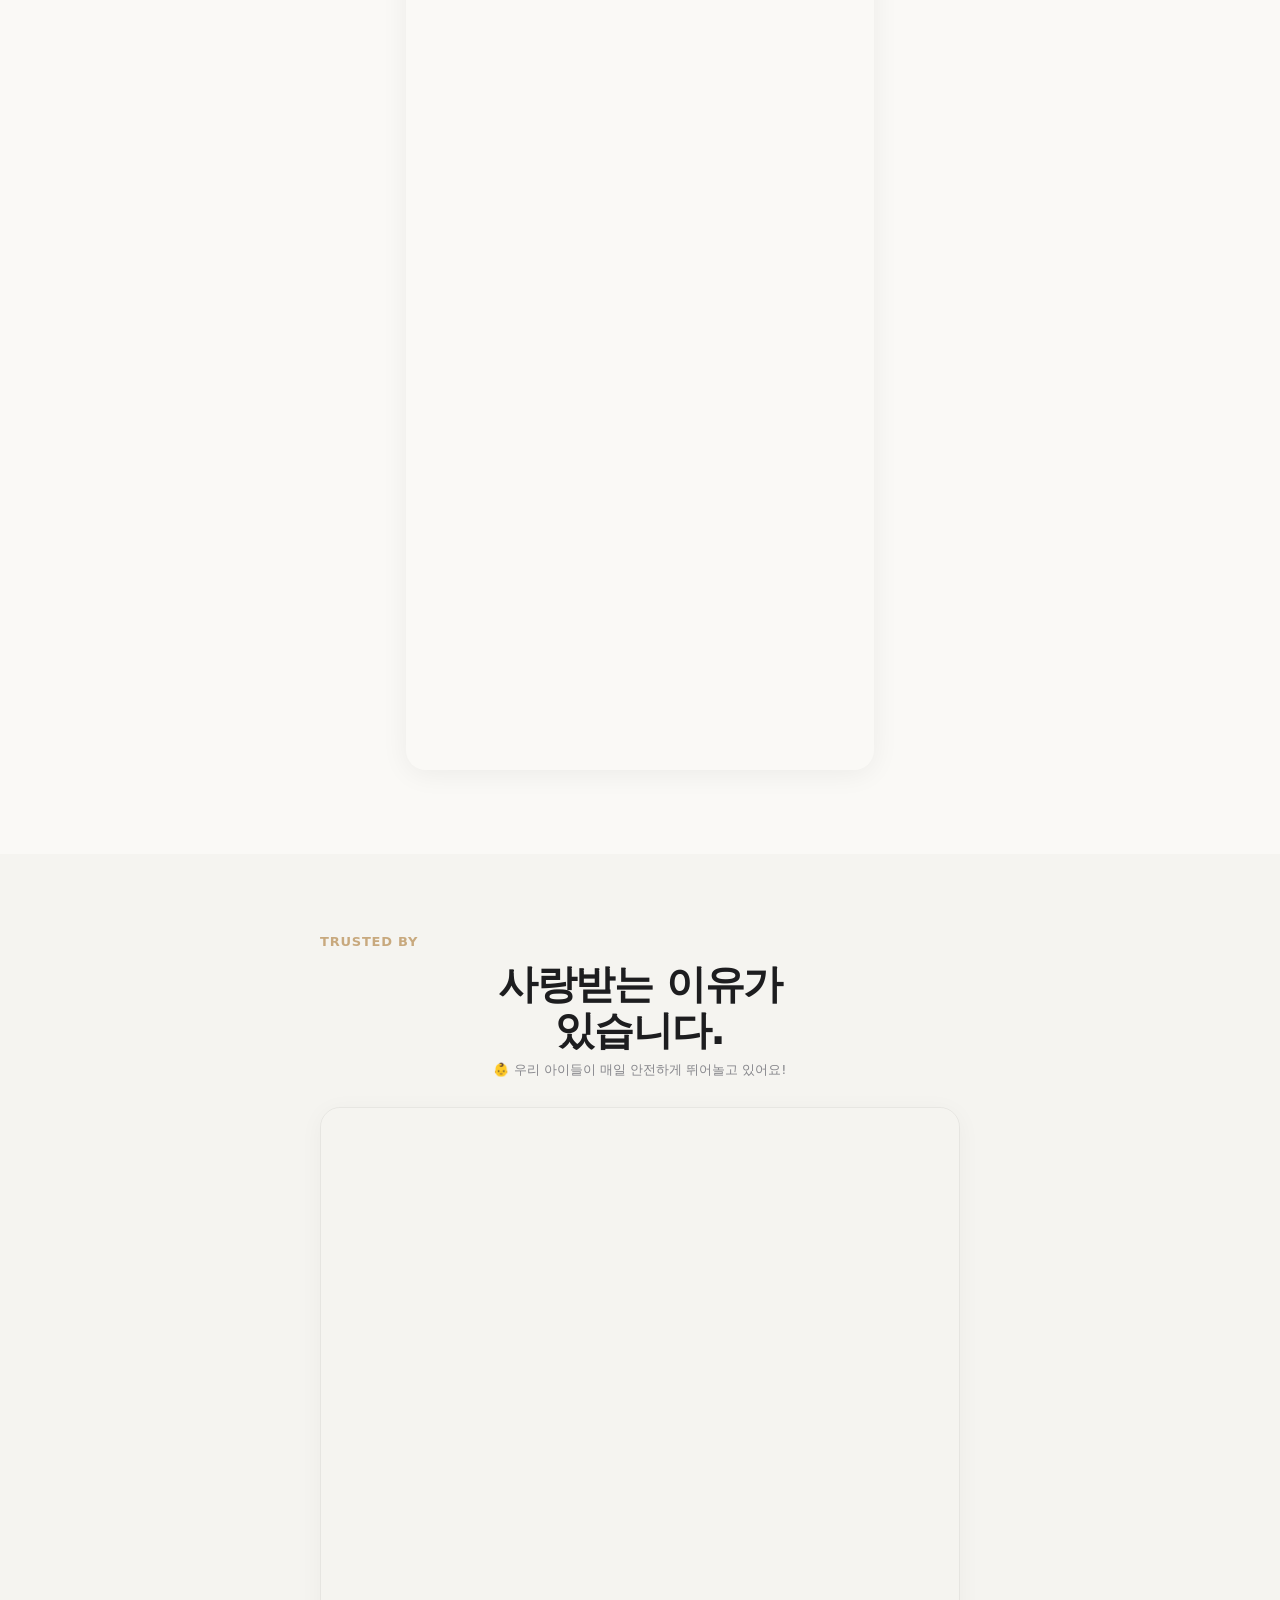
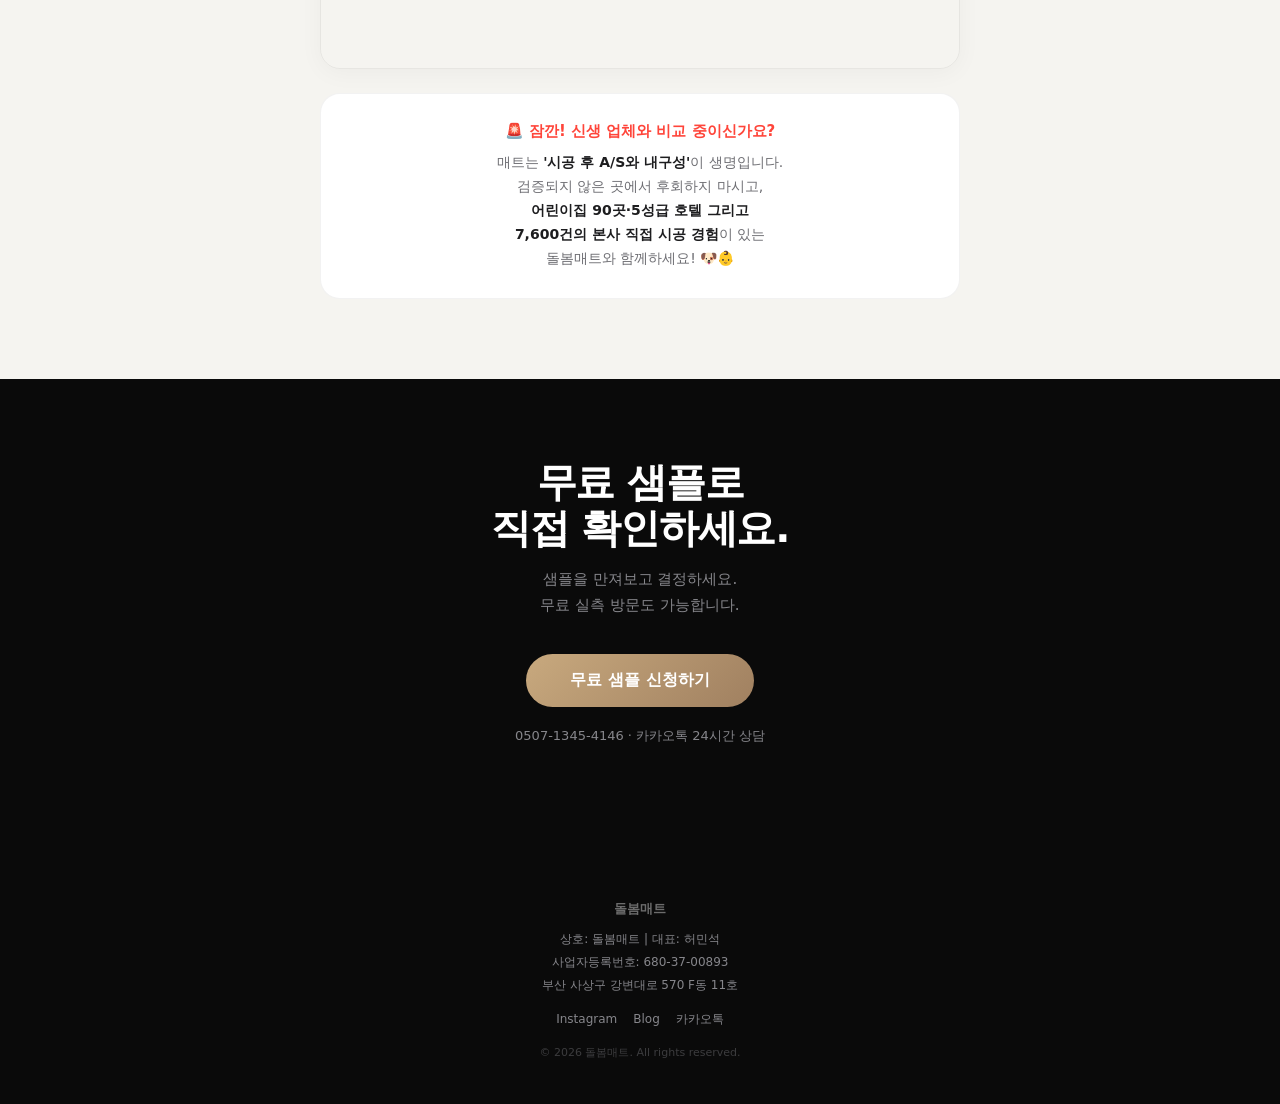
==== commit 0c993b0b: "후기 이벤트 최대 15만원 통일, 코팅 표기 통일(논슬립·방오·황변억제), 실시간 리뷰 맘스홀릭 링크" ====
--- a/baby-mat.html
+++ b/baby-mat.html
@@ -337,7 +337,7 @@
 TPU 의료용품·유아식기 소재.</p><p class="card-desc"><strong style="color:#fbbf24">충격 67% 흡수</strong>.<br>아기가 매트를 입에 대도 안심할 수 있는 소재 등급입니다.</p></div></div>
     <!-- Card 3 · 미끄럼 방지 (걸음마 시기 특화) -->
     <div class="carousel-card" data-card="slip"><div style="position:relative"><img loading="lazy" src="img/baby-walk.jpg" alt="걸음마 아기" id="carImg2" width="340" height="240"><div class="badge">논슬립 · 방오코팅</div></div><div class="card-body"><p class="tag" style="color:#E8B4A0">미끄럼 방지</p><p class="card-title">첫 걸음마부터
-안전하게.</p><p class="card-desc">대형 1,000매트에 <strong style="color:#E8B4A0">논슬립·방오·황변 3중 코팅</strong>.<br>걸음마 아기도 안심할 수 있도록 한 번 더 강력하게!</p></div></div>
+안전하게.</p><p class="card-desc">대형 1,000매트에 <strong style="color:#E8B4A0">논슬립·방오·황변억제 3중 코팅</strong>.<br>걸음마 아기도 안심할 수 있도록 한 번 더 강력하게!</p></div></div>
     <!-- Card 4 · 오염 차단 (이물받이 90% · 결과 중심 카피로 개선) -->
     <div class="carousel-card" data-card="clean"><div style="position:relative"><img loading="lazy" src="img/mat-structure.jpg" alt="이물받이 구조" width="340" height="240"><div class="badge">90% 커넥트</div></div><div class="card-body"><p class="tag" style="color:#30d158">오염 차단</p><p class="card-title">틈새 오염
 90% 차단.</p><p class="card-desc"><strong style="color:#30d158">90% 커넥트 공법</strong>으로 매트 사이 틈을 메워<br>먼지·음식물 오염을 원천 차단합니다.</p></div></div>
@@ -361,7 +361,7 @@
       </h3>
       <div style="display:inline-flex;align-items:center;gap:6px;background:rgba(255,107,107,0.1);border:1px solid rgba(255,107,107,0.35);color:#FF6B6B;font-size:12.5px;font-weight:700;padding:7px 14px;border-radius:999px;margin-bottom:14px">
         <span>🎁</span>
-        <span>1000매트 22T 기준 <span style="color:#fff">최대 44만원 할인</span></span>
+        <span>1000매트 22T 기준 <span style="color:#fff">최대 46만원 할인</span></span>
       </div>
       <p style="font-size:13.5px;color:var(--muted);line-height:1.7">
         돌봄매트는 <strong style="color:#fff;font-weight:600">본사 직영</strong>입니다.<br>
@@ -385,16 +385,16 @@
               <span style="font-size:10px;font-weight:700;color:var(--accent);background:rgba(174,203,212,0.15);padding:3px 8px;border-radius:50px;white-space:nowrap">대형사이즈</span>
             </div>
             <p style="font-size:11.5px;color:var(--muted)">대형 사이즈 1M · 가장 많이 선택</p>
-            <p style="font-size:10.5px;color:var(--accent);font-weight:600;margin-top:4px">✓ 방오·논슬립·황변 3중 코팅 적용</p>
+            <p style="font-size:10.5px;color:var(--accent);font-weight:600;margin-top:4px">✓ 논슬립·방오·황변억제 3중 코팅</p>
           </div>
           <div style="text-align:right">
             <p style="font-size:13px;color:var(--muted);text-decoration:line-through;margin-bottom:2px">정가 79,500원</p>
-            <p style="font-size:20px;font-weight:800;color:var(--accent);letter-spacing:-0.02em;line-height:1">68,300<span style="font-size:12px;color:var(--muted);font-weight:500">원 / 장</span></p>
+            <p style="font-size:20px;font-weight:800;color:var(--accent);letter-spacing:-0.02em;line-height:1">67,800<span style="font-size:12px;color:var(--muted);font-weight:500">원 / 장</span></p>
           </div>
         </div>
         <div style="display:flex;justify-content:space-between;align-items:center;margin-top:12px;padding-top:12px;border-top:1px solid rgba(255,255,255,0.06);font-size:11.5px">
-          <span style="color:#FF6B6B;font-weight:700">🎁 최대 44만원 할인</span>
-          <span style="color:var(--muted)">40장 시공 시 약 <strong style="color:#fff;font-weight:700">273만원</strong></span>
+          <span style="color:#FF6B6B;font-weight:700">🎁 최대 46만원 할인</span>
+          <span style="color:var(--muted)">40장 시공 시 약 <strong style="color:#fff;font-weight:700">271만원</strong></span>
         </div>
       </div>
 
@@ -408,16 +408,16 @@
             </div>
             <!--PET-PAUSE <p style="font-size:11.5px;color:var(--muted)">난방 걱정 없이 · 애견 가정 추천</p> PET-PAUSE-->
             <p style="font-size:11.5px;color:var(--muted)">난방 걱정 없이</p><!--PET-TEMP-->
-            <p style="font-size:10.5px;color:var(--green);font-weight:600;margin-top:4px">✓ 방오·논슬립·황변 3중 코팅 적용</p>
+            <p style="font-size:10.5px;color:var(--green);font-weight:600;margin-top:4px">✓ 논슬립·방오·황변억제 3중 코팅</p>
           </div>
           <div style="text-align:right">
             <p style="font-size:13px;color:var(--muted);text-decoration:line-through;margin-bottom:2px">정가 67,000원</p>
-            <p style="font-size:20px;font-weight:800;color:var(--green);letter-spacing:-0.02em;line-height:1">57,050<span style="font-size:12px;color:var(--muted);font-weight:500">원 / 장</span></p>
+            <p style="font-size:20px;font-weight:800;color:var(--green);letter-spacing:-0.02em;line-height:1">56,550<span style="font-size:12px;color:var(--muted);font-weight:500">원 / 장</span></p>
           </div>
         </div>
         <div style="display:flex;justify-content:space-between;align-items:center;margin-top:12px;padding-top:12px;border-top:1px solid rgba(255,255,255,0.06);font-size:11.5px">
-          <span style="color:#FF6B6B;font-weight:700">🎁 최대 39만원 할인</span>
-          <span style="color:var(--muted)">40장 시공 시 약 <strong style="color:#fff;font-weight:700">228만원</strong></span>
+          <span style="color:#FF6B6B;font-weight:700">🎁 최대 41만원 할인</span>
+          <span style="color:var(--muted)">40장 시공 시 약 <strong style="color:#fff;font-weight:700">226만원</strong></span>
         </div>
       </div>
 
@@ -433,12 +433,12 @@
           </div>
           <div style="text-align:right">
             <p style="font-size:13px;color:var(--muted);text-decoration:line-through;margin-bottom:2px">정가 17,500원</p>
-            <p style="font-size:20px;font-weight:800;color:var(--gold);letter-spacing:-0.02em;line-height:1">14,938<span style="font-size:12px;color:var(--muted);font-weight:500">원 / 장</span></p>
+            <p style="font-size:20px;font-weight:800;color:var(--gold);letter-spacing:-0.02em;line-height:1">14,813<span style="font-size:12px;color:var(--muted);font-weight:500">원 / 장</span></p>
           </div>
         </div>
         <div style="display:flex;justify-content:space-between;align-items:center;margin-top:12px;padding-top:12px;border-top:1px solid rgba(255,255,255,0.06);font-size:11.5px">
-          <span style="color:#FF6B6B;font-weight:700">🎁 최대 41만원 할인</span>
-          <span style="color:var(--muted)">160장 시공 시 약 <strong style="color:#fff;font-weight:700">239만원</strong></span>
+          <span style="color:#FF6B6B;font-weight:700">🎁 최대 43만원 할인</span>
+          <span style="color:var(--muted)">160장 시공 시 약 <strong style="color:#fff;font-weight:700">237만원</strong></span>
         </div>
       </div>
 
@@ -489,46 +489,99 @@
             <div style="flex-shrink:0;width:22px;height:22px;border-radius:6px;background:rgba(48,209,88,0.15);color:var(--green);display:flex;align-items:center;justify-content:center;font-size:12px;font-weight:700;margin-top:1px">✓</div>
             <div style="flex:1">
               <p style="font-size:13px;font-weight:700;color:#fff;margin-bottom:2px">후기 이벤트 (원하는 만큼 작성)</p>
-              <p style="font-size:11.5px;color:var(--muted);line-height:1.5;margin-bottom:3px">최대 100,000원 캐시백</p>
-              <p style="font-size:13px;color:#FF6B6B;font-weight:700;margin-bottom:10px">-100,000원</p>
-
-              <!-- 후기 항목 상세 -->
+              <p style="font-size:11.5px;color:var(--muted);line-height:1.5;margin-bottom:3px">최대 120,000원 캐시백</p>
+              <p style="font-size:13px;color:#FF6B6B;font-weight:700;margin-bottom:10px">-120,000원</p>
+
+              <!-- 후기 항목 상세 · 후기 이벤트 페이지(review-event.html) 보상표와 같은 값. 12/1부터는 새 보상표로 자동 전환 -->
               <div style="background:rgba(255,255,255,0.03);border-radius:10px;padding:12px 14px">
                 <div style="display:flex;flex-direction:column;gap:7px;font-size:11.5px">
-                  <div style="display:flex;justify-content:space-between;align-items:center">
-                    <span style="color:var(--muted)">단지 단톡방 업로드</span>
-                    <span style="color:#FF6B6B;font-weight:700">+10,000원</span>
+                  <div data-rv-plan="1" style="display:flex;flex-direction:column;gap:7px">
+                    <div style="display:flex;justify-content:space-between;align-items:center">
+                      <span style="color:var(--muted)">단지 단톡방 업로드</span>
+                      <span style="color:#FF6B6B;font-weight:700">+10,000원</span>
+                    </div>
+                    <div style="display:flex;justify-content:space-between;align-items:center">
+                      <span style="color:var(--muted)">시공 당일 후기 ①</span>
+                      <span style="color:#FF6B6B;font-weight:700">+20,000원</span>
+                    </div>
+                    <div style="display:flex;justify-content:space-between;align-items:center">
+                      <span style="color:var(--muted)">시공 당일 후기 ②</span>
+                      <span style="color:#FF6B6B;font-weight:700">+20,000원</span>
+                    </div>
+                    <div style="display:flex;justify-content:space-between;align-items:center">
+                      <span style="color:var(--muted)">인스타그램 후기</span>
+                      <span style="color:#FF6B6B;font-weight:700">+10,000원</span>
+                    </div>
+                    <div style="display:flex;justify-content:space-between;align-items:center">
+                      <span style="color:var(--muted)">쓰레드 후기</span>
+                      <span style="color:#FF6B6B;font-weight:700">+10,000원</span>
+                    </div>
+                    <div style="display:flex;justify-content:space-between;align-items:center">
+                      <span style="color:var(--muted)">마미톡 후기</span>
+                      <span style="color:#FF6B6B;font-weight:700">+10,000원</span>
+                    </div>
+                    <div style="display:flex;justify-content:space-between;align-items:center">
+                      <span style="color:var(--muted)">블로그 비교 후기 <span style="font-size:10px;opacity:.8">(글 5개 이상)</span></span>
+                      <span style="color:#FF6B6B;font-weight:700">+20,000원</span>
+                    </div>
+                    <div style="display:flex;justify-content:space-between;align-items:center">
+                      <span style="color:var(--muted)">한 달 후 후기</span>
+                      <span style="color:#FF6B6B;font-weight:700">+20,000원</span>
+                    </div>
                   </div>
-                  <div style="display:flex;justify-content:space-between;align-items:center">
-                    <span style="color:var(--muted)">시공 당일 후기 ①</span>
-                    <span style="color:#FF6B6B;font-weight:700">+20,000원</span>
-                  </div>
-                  <div style="display:flex;justify-content:space-between;align-items:center">
-                    <span style="color:var(--muted)">시공 당일 후기 ②</span>
-                    <span style="color:#FF6B6B;font-weight:700">+20,000원</span>
-                  </div>
-                  <div style="display:flex;justify-content:space-between;align-items:center">
-                    <span style="color:var(--muted)">인스타그램 후기</span>
-                    <span style="color:#FF6B6B;font-weight:700">+10,000원</span>
-                  </div>
-                  <div style="display:flex;justify-content:space-between;align-items:center">
-                    <span style="color:var(--muted)">쓰레드 후기</span>
-                    <span style="color:#FF6B6B;font-weight:700">+10,000원</span>
-                  </div>
-                  <div style="display:flex;justify-content:space-between;align-items:center">
-                    <span style="color:var(--muted)">마미톡 후기</span>
-                    <span style="color:#FF6B6B;font-weight:700">+10,000원</span>
-                  </div>
-                  <div style="display:flex;justify-content:space-between;align-items:center">
-                    <span style="color:var(--muted)">한 달 후 후기</span>
-                    <span style="color:#FF6B6B;font-weight:700">+20,000원</span>
+                  <div data-rv-plan="2" style="display:none;flex-direction:column;gap:7px">
+                    <div style="display:flex;justify-content:space-between;align-items:center">
+                      <span style="color:var(--muted)">단지 단톡방 업로드</span>
+                      <span style="color:#FF6B6B;font-weight:700">+10,000원</span>
+                    </div>
+                    <div style="display:flex;justify-content:space-between;align-items:center">
+                      <span style="color:var(--muted)">시공 당일 후기 ①</span>
+                      <span style="color:#FF6B6B;font-weight:700">+10,000원</span>
+                    </div>
+                    <div style="display:flex;justify-content:space-between;align-items:center">
+                      <span style="color:var(--muted)">시공 당일 후기 ②</span>
+                      <span style="color:#FF6B6B;font-weight:700">+10,000원</span>
+                    </div>
+                    <div style="display:flex;justify-content:space-between;align-items:center">
+                      <span style="color:var(--muted)">인스타그램 후기</span>
+                      <span style="color:#FF6B6B;font-weight:700">+10,000원</span>
+                    </div>
+                    <div style="display:flex;justify-content:space-between;align-items:center">
+                      <span style="color:var(--muted)">쓰레드 후기</span>
+                      <span style="color:#FF6B6B;font-weight:700">+10,000원</span>
+                    </div>
+                    <div style="display:flex;justify-content:space-between;align-items:center">
+                      <span style="color:var(--muted)">마미톡 후기</span>
+                      <span style="color:#FF6B6B;font-weight:700">+10,000원</span>
+                    </div>
+                    <div style="display:flex;justify-content:space-between;align-items:center">
+                      <span style="color:var(--muted)">블로그 비교 후기 <span style="font-size:10px;opacity:.8">(글 5개 이상)</span></span>
+                      <span style="color:#FF6B6B;font-weight:700">+20,000원</span>
+                    </div>
+                    <div style="display:flex;justify-content:space-between;align-items:center">
+                      <span style="color:var(--muted)">2주 후 후기 ①</span>
+                      <span style="color:#FF6B6B;font-weight:700">+10,000원</span>
+                    </div>
+                    <div style="display:flex;justify-content:space-between;align-items:center">
+                      <span style="color:var(--muted)">2주 후 후기 ②</span>
+                      <span style="color:#FF6B6B;font-weight:700">+10,000원</span>
+                    </div>
+                    <div style="display:flex;justify-content:space-between;align-items:center">
+                      <span style="color:var(--muted)">한 달 후 후기</span>
+                      <span style="color:#FF6B6B;font-weight:700">+10,000원</span>
+                    </div>
+                    <div style="display:flex;justify-content:space-between;align-items:center">
+                      <span style="color:var(--muted)">3개월 후 후기</span>
+                      <span style="color:#FF6B6B;font-weight:700">+10,000원</span>
+                    </div>
                   </div>
                   <div style="display:flex;justify-content:space-between;align-items:center;padding-top:8px;margin-top:2px;border-top:1px solid rgba(255,255,255,0.08)">
                     <span style="color:#fff;font-weight:700">합계</span>
-                    <span style="color:#FF6B6B;font-weight:800">100,000원</span>
+                    <span style="color:#FF6B6B;font-weight:800">120,000원</span>
                   </div>
                 </div>
               </div>
+              <script>(function(){var d=new Date(Date.now()+9*3600000).toISOString().slice(0,10);if(d<'2026-12-01')return;document.querySelectorAll('[data-rv-plan]').forEach(function(e){e.style.display=e.getAttribute('data-rv-plan')==='2'?'flex':'none'})})();</script>
             </div>
           </div>
 
@@ -628,7 +681,7 @@
       <div style="margin-top:18px;padding:16px 18px;background:rgba(255,255,255,0.03);border-radius:12px">
         <p style="font-size:12px;font-weight:650;color:rgba(255,255,255,0.6);margin-bottom:8px">💡 기능 코팅 적용 안내</p>
         <p style="font-size:12px;color:var(--muted);line-height:1.8">
-          • <strong style="color:rgba(255,255,255,0.75);font-weight:600">1000매트 22T · 17T</strong> <span style="white-space:nowrap">(1M X 1M · 두께 2.2cm / 1.7cm)</span><br>&nbsp;&nbsp;→ 방오·논슬립·황변억제 3중 코팅 적용<br>
+          • <strong style="color:rgba(255,255,255,0.75);font-weight:600">1000매트 22T · 17T</strong> <span style="white-space:nowrap">(1M X 1M · 두께 2.2cm / 1.7cm)</span><br>&nbsp;&nbsp;→ 논슬립·방오·황변억제 3중 코팅 적용<br>
           • <strong style="color:rgba(255,255,255,0.75);font-weight:600">500매트 22T</strong> <span style="white-space:nowrap">(50cm X 50cm · 두께 2.2cm)</span><br>&nbsp;&nbsp;→ 기본 코팅만 포함
         </p>
       </div>
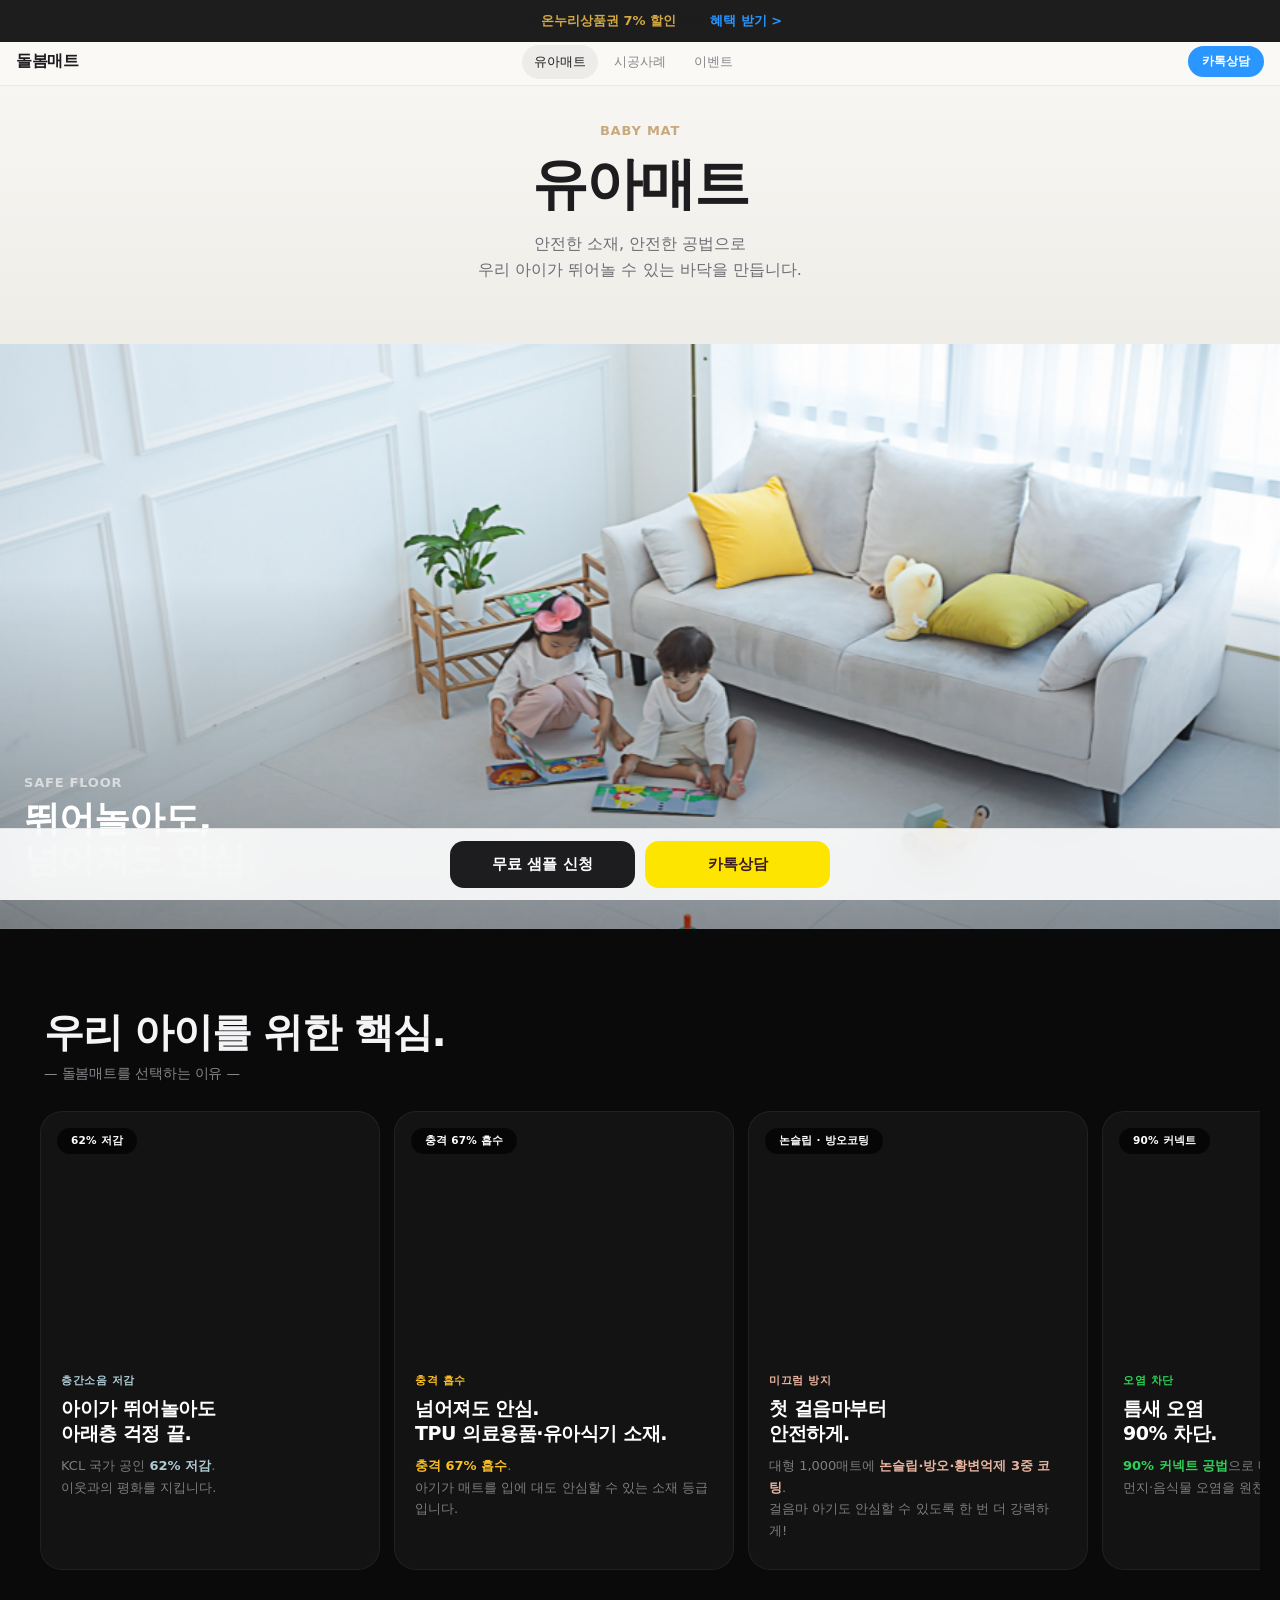
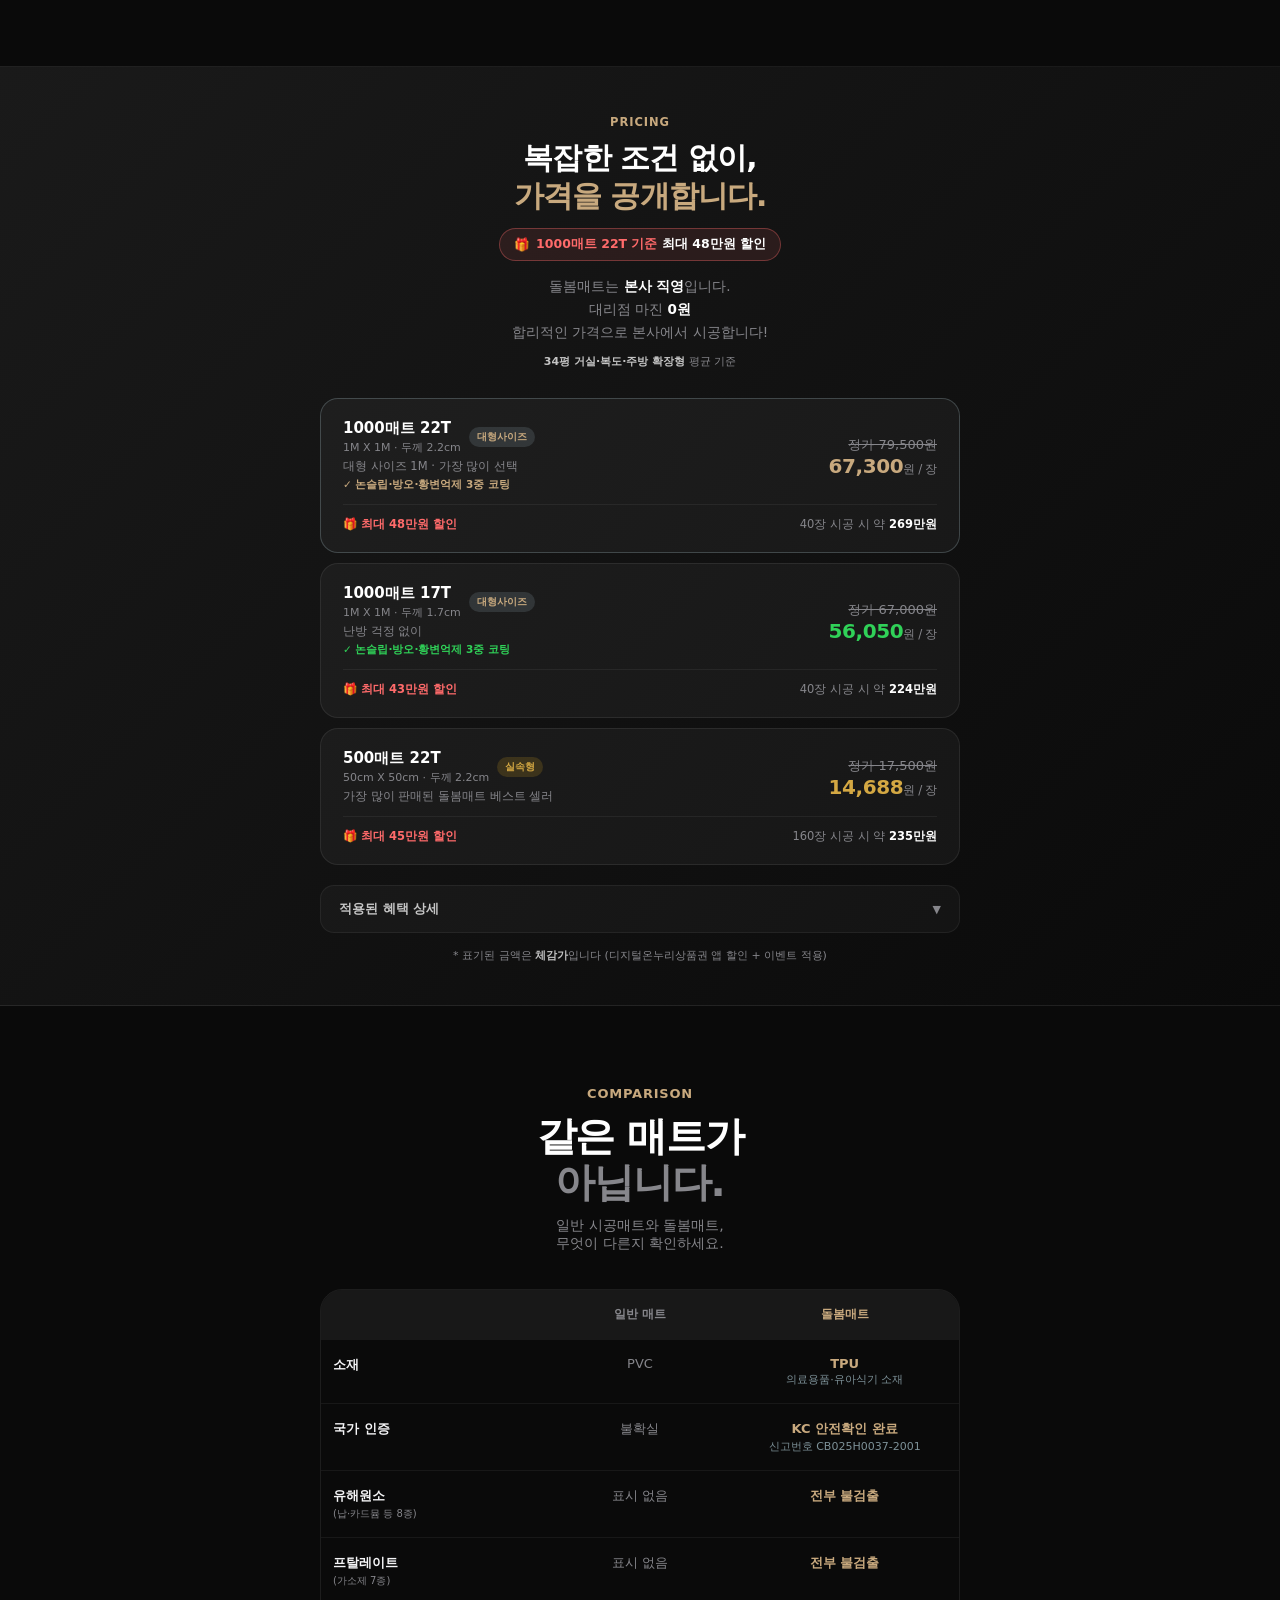
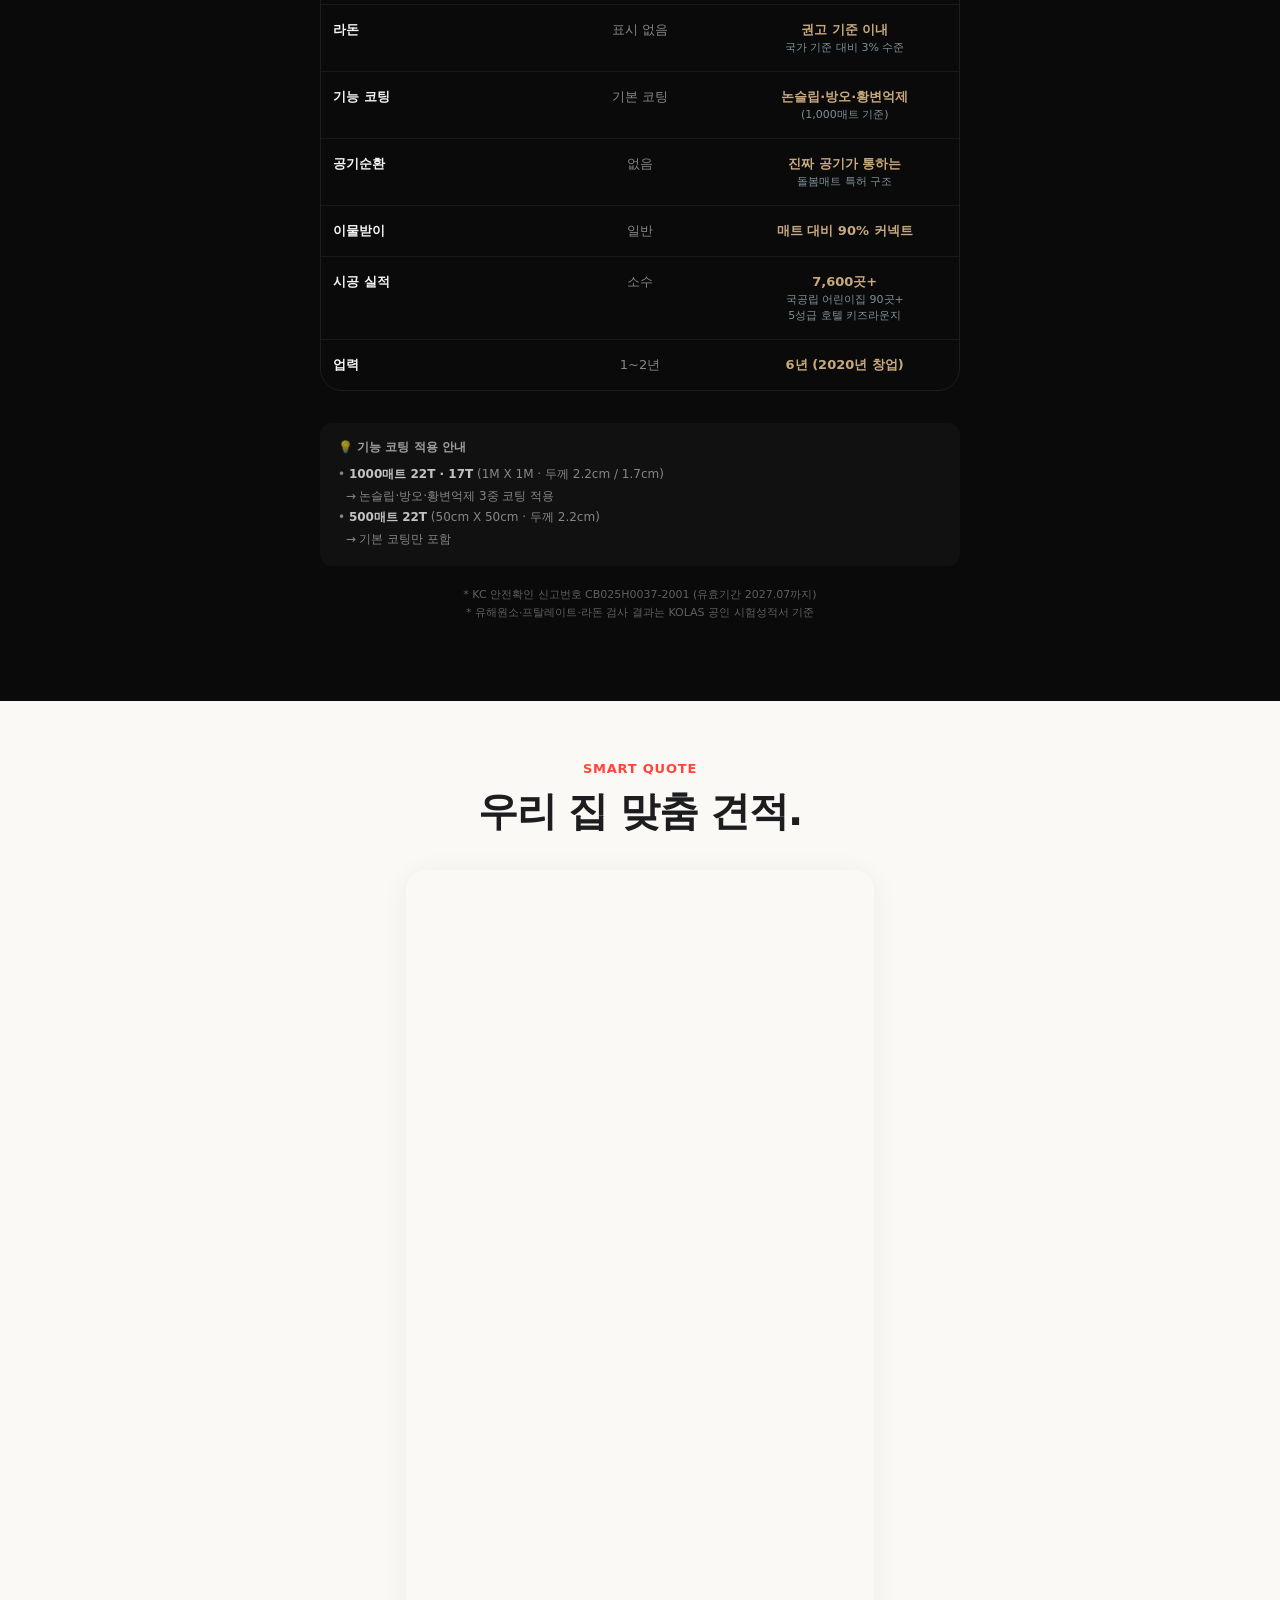
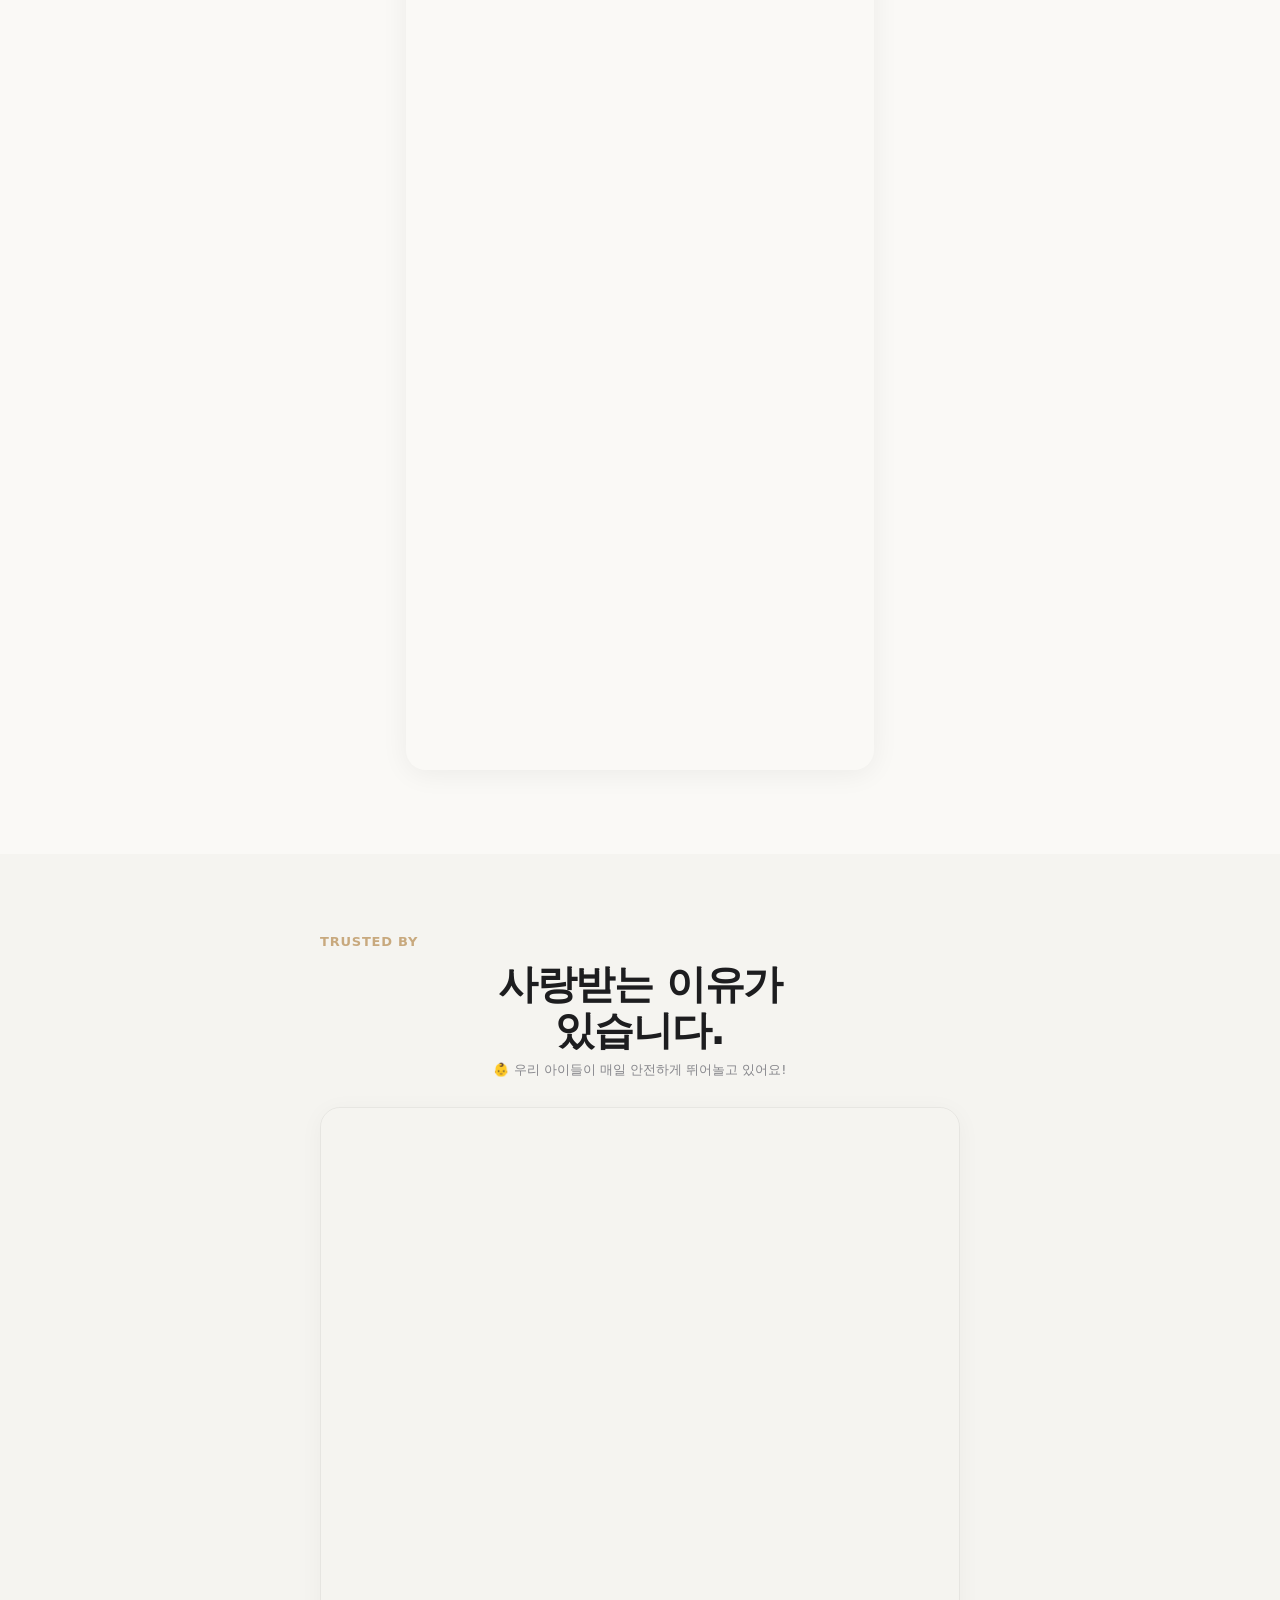
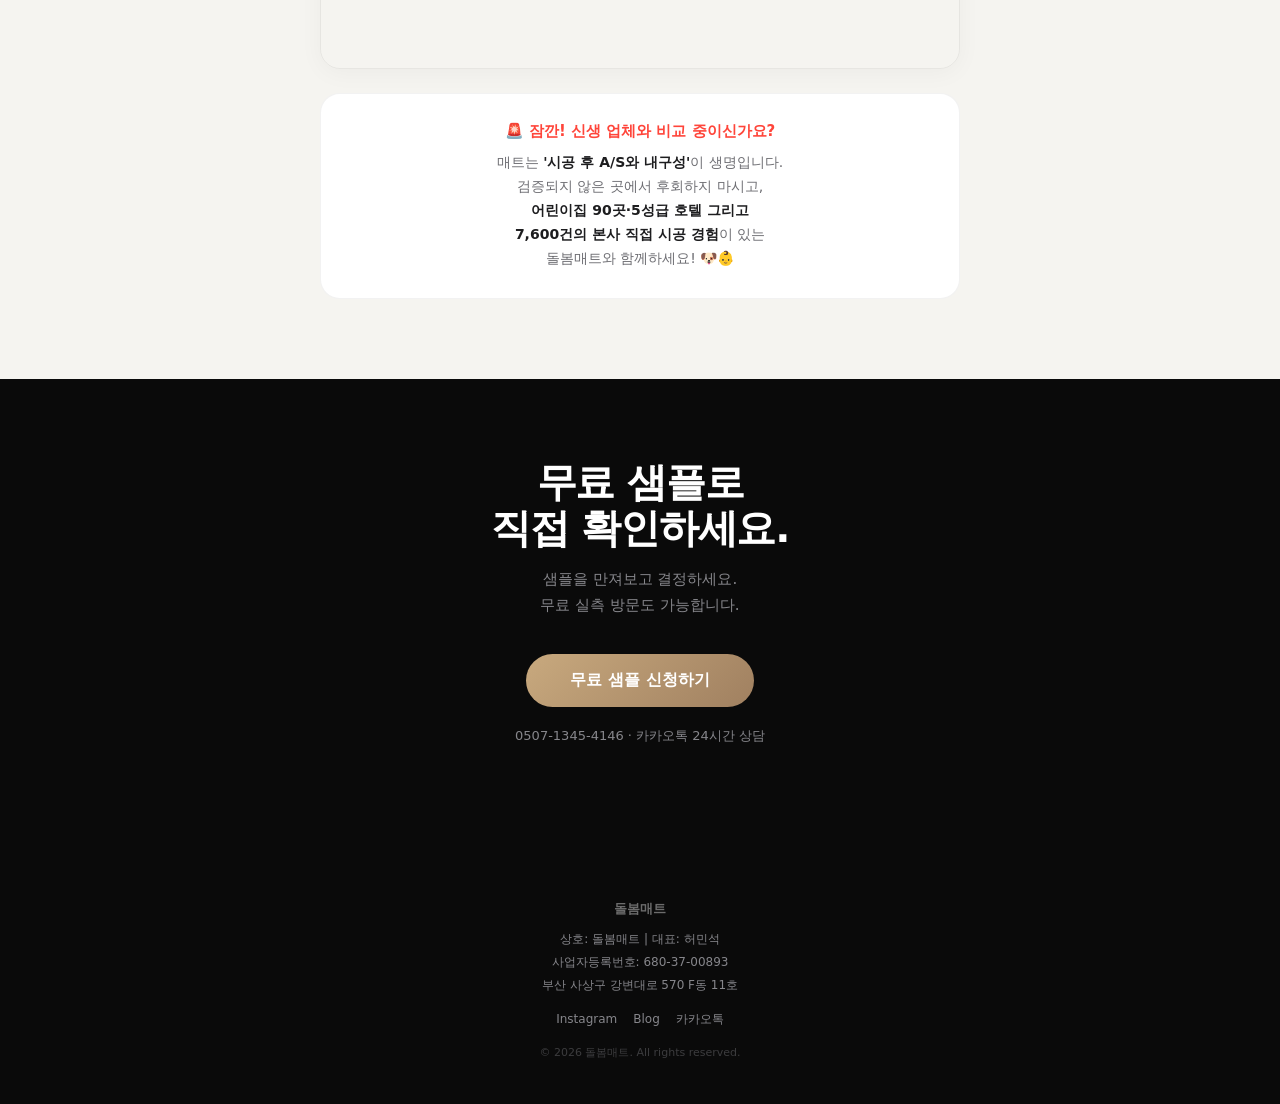
==== commit 34ea6c8d: "웰컴쿠폰 5만·후기 최대 17만 반영" ====
--- a/baby-mat.html
+++ b/baby-mat.html
@@ -361,7 +361,7 @@
       </h3>
       <div style="display:inline-flex;align-items:center;gap:6px;background:rgba(255,107,107,0.1);border:1px solid rgba(255,107,107,0.35);color:#FF6B6B;font-size:12.5px;font-weight:700;padding:7px 14px;border-radius:999px;margin-bottom:14px">
         <span>🎁</span>
-        <span>1000매트 22T 기준 <span style="color:#fff">최대 46만원 할인</span></span>
+        <span>1000매트 22T 기준 <span style="color:#fff">최대 48만원 할인</span></span>
       </div>
       <p style="font-size:13.5px;color:var(--muted);line-height:1.7">
         돌봄매트는 <strong style="color:#fff;font-weight:600">본사 직영</strong>입니다.<br>
@@ -389,12 +389,12 @@
           </div>
           <div style="text-align:right">
             <p style="font-size:13px;color:var(--muted);text-decoration:line-through;margin-bottom:2px">정가 79,500원</p>
-            <p style="font-size:20px;font-weight:800;color:var(--accent);letter-spacing:-0.02em;line-height:1">67,800<span style="font-size:12px;color:var(--muted);font-weight:500">원 / 장</span></p>
+            <p style="font-size:20px;font-weight:800;color:var(--accent);letter-spacing:-0.02em;line-height:1">67,300<span style="font-size:12px;color:var(--muted);font-weight:500">원 / 장</span></p>
           </div>
         </div>
         <div style="display:flex;justify-content:space-between;align-items:center;margin-top:12px;padding-top:12px;border-top:1px solid rgba(255,255,255,0.06);font-size:11.5px">
-          <span style="color:#FF6B6B;font-weight:700">🎁 최대 46만원 할인</span>
-          <span style="color:var(--muted)">40장 시공 시 약 <strong style="color:#fff;font-weight:700">271만원</strong></span>
+          <span style="color:#FF6B6B;font-weight:700">🎁 최대 48만원 할인</span>
+          <span style="color:var(--muted)">40장 시공 시 약 <strong style="color:#fff;font-weight:700">269만원</strong></span>
         </div>
       </div>
 
@@ -412,12 +412,12 @@
           </div>
           <div style="text-align:right">
             <p style="font-size:13px;color:var(--muted);text-decoration:line-through;margin-bottom:2px">정가 67,000원</p>
-            <p style="font-size:20px;font-weight:800;color:var(--green);letter-spacing:-0.02em;line-height:1">56,550<span style="font-size:12px;color:var(--muted);font-weight:500">원 / 장</span></p>
+            <p style="font-size:20px;font-weight:800;color:var(--green);letter-spacing:-0.02em;line-height:1">56,050<span style="font-size:12px;color:var(--muted);font-weight:500">원 / 장</span></p>
           </div>
         </div>
         <div style="display:flex;justify-content:space-between;align-items:center;margin-top:12px;padding-top:12px;border-top:1px solid rgba(255,255,255,0.06);font-size:11.5px">
-          <span style="color:#FF6B6B;font-weight:700">🎁 최대 41만원 할인</span>
-          <span style="color:var(--muted)">40장 시공 시 약 <strong style="color:#fff;font-weight:700">226만원</strong></span>
+          <span style="color:#FF6B6B;font-weight:700">🎁 최대 43만원 할인</span>
+          <span style="color:var(--muted)">40장 시공 시 약 <strong style="color:#fff;font-weight:700">224만원</strong></span>
         </div>
       </div>
 
@@ -433,12 +433,12 @@
           </div>
           <div style="text-align:right">
             <p style="font-size:13px;color:var(--muted);text-decoration:line-through;margin-bottom:2px">정가 17,500원</p>
-            <p style="font-size:20px;font-weight:800;color:var(--gold);letter-spacing:-0.02em;line-height:1">14,813<span style="font-size:12px;color:var(--muted);font-weight:500">원 / 장</span></p>
+            <p style="font-size:20px;font-weight:800;color:var(--gold);letter-spacing:-0.02em;line-height:1">14,688<span style="font-size:12px;color:var(--muted);font-weight:500">원 / 장</span></p>
           </div>
         </div>
         <div style="display:flex;justify-content:space-between;align-items:center;margin-top:12px;padding-top:12px;border-top:1px solid rgba(255,255,255,0.06);font-size:11.5px">
-          <span style="color:#FF6B6B;font-weight:700">🎁 최대 43만원 할인</span>
-          <span style="color:var(--muted)">160장 시공 시 약 <strong style="color:#fff;font-weight:700">237만원</strong></span>
+          <span style="color:#FF6B6B;font-weight:700">🎁 최대 45만원 할인</span>
+          <span style="color:var(--muted)">160장 시공 시 약 <strong style="color:#fff;font-weight:700">235만원</strong></span>
         </div>
       </div>
 
@@ -460,7 +460,7 @@
             <div style="flex-shrink:0;width:22px;height:22px;border-radius:6px;background:rgba(48,209,88,0.15);color:var(--green);display:flex;align-items:center;justify-content:center;font-size:12px;font-weight:700;margin-top:1px">✓</div>
             <div style="flex:1">
               <p style="font-size:13px;font-weight:700;color:#fff;margin-bottom:2px">계약 후기 작성</p>
-              <p style="font-size:13px;color:#FF6B6B;font-weight:700">-30,000원</p>
+              <p style="font-size:13px;color:#FF6B6B;font-weight:700">-50,000원</p>
             </div>
           </div>
 
@@ -492,7 +492,7 @@
               <p style="font-size:11.5px;color:var(--muted);line-height:1.5;margin-bottom:3px">최대 120,000원 캐시백</p>
               <p style="font-size:13px;color:#FF6B6B;font-weight:700;margin-bottom:10px">-120,000원</p>
 
-              <!-- 후기 항목 상세 · 후기 이벤트 페이지(review-event.html) 보상표와 같은 값. 12/1부터는 새 보상표로 자동 전환 -->
+              <!-- 후기 항목 상세 · 후기 이벤트 페이지(review-event.html) 보상표와 같은 값. 11/27부터는 새 보상표로 자동 전환 (12/1에서 앞당김) -->
               <div style="background:rgba(255,255,255,0.03);border-radius:10px;padding:12px 14px">
                 <div style="display:flex;flex-direction:column;gap:7px;font-size:11.5px">
                   <div data-rv-plan="1" style="display:flex;flex-direction:column;gap:7px">
@@ -581,7 +581,7 @@
                   </div>
                 </div>
               </div>
-              <script>(function(){var d=new Date(Date.now()+9*3600000).toISOString().slice(0,10);if(d<'2026-12-01')return;document.querySelectorAll('[data-rv-plan]').forEach(function(e){e.style.display=e.getAttribute('data-rv-plan')==='2'?'flex':'none'})})();</script>
+              <script>(function(){var d=new Date(Date.now()+9*3600000).toISOString().slice(0,10);if(d<'2026-11-27')return;document.querySelectorAll('[data-rv-plan]').forEach(function(e){e.style.display=e.getAttribute('data-rv-plan')==='2'?'flex':'none'})})();</script>
             </div>
           </div>
 
